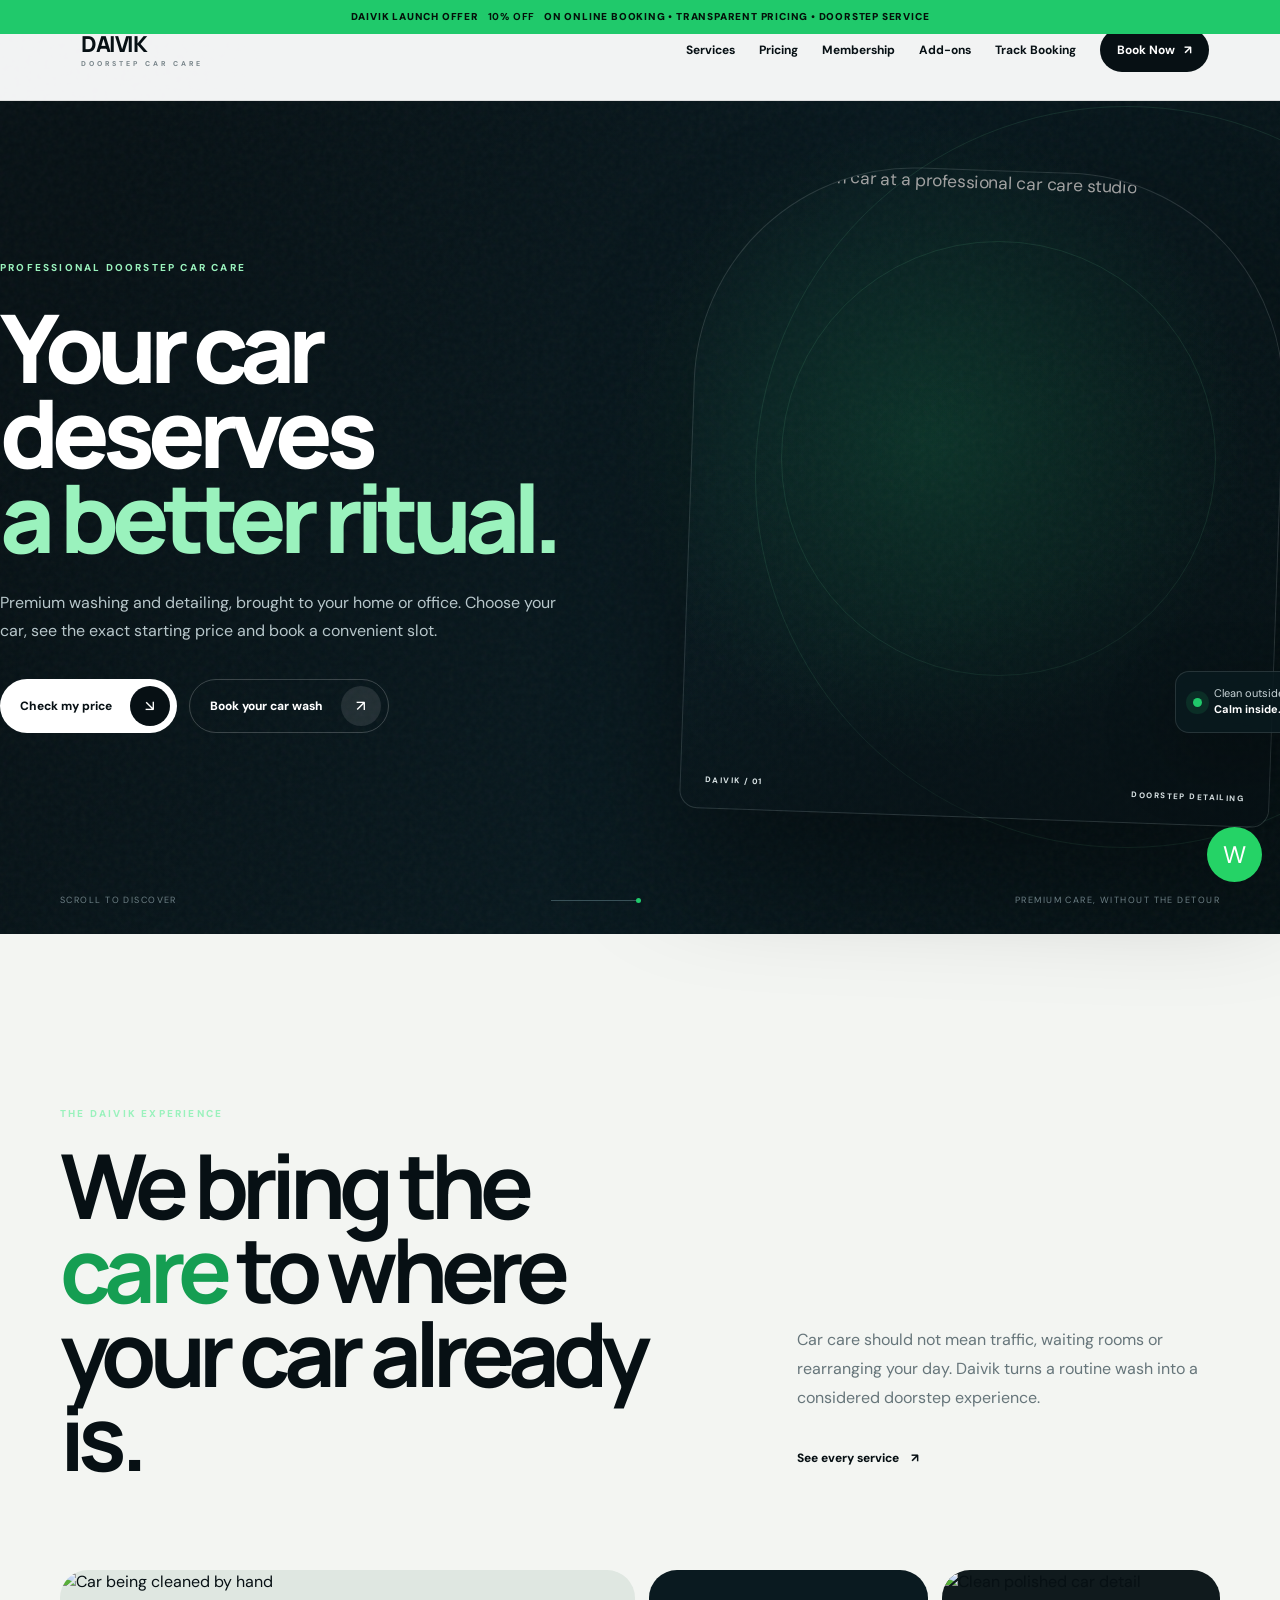
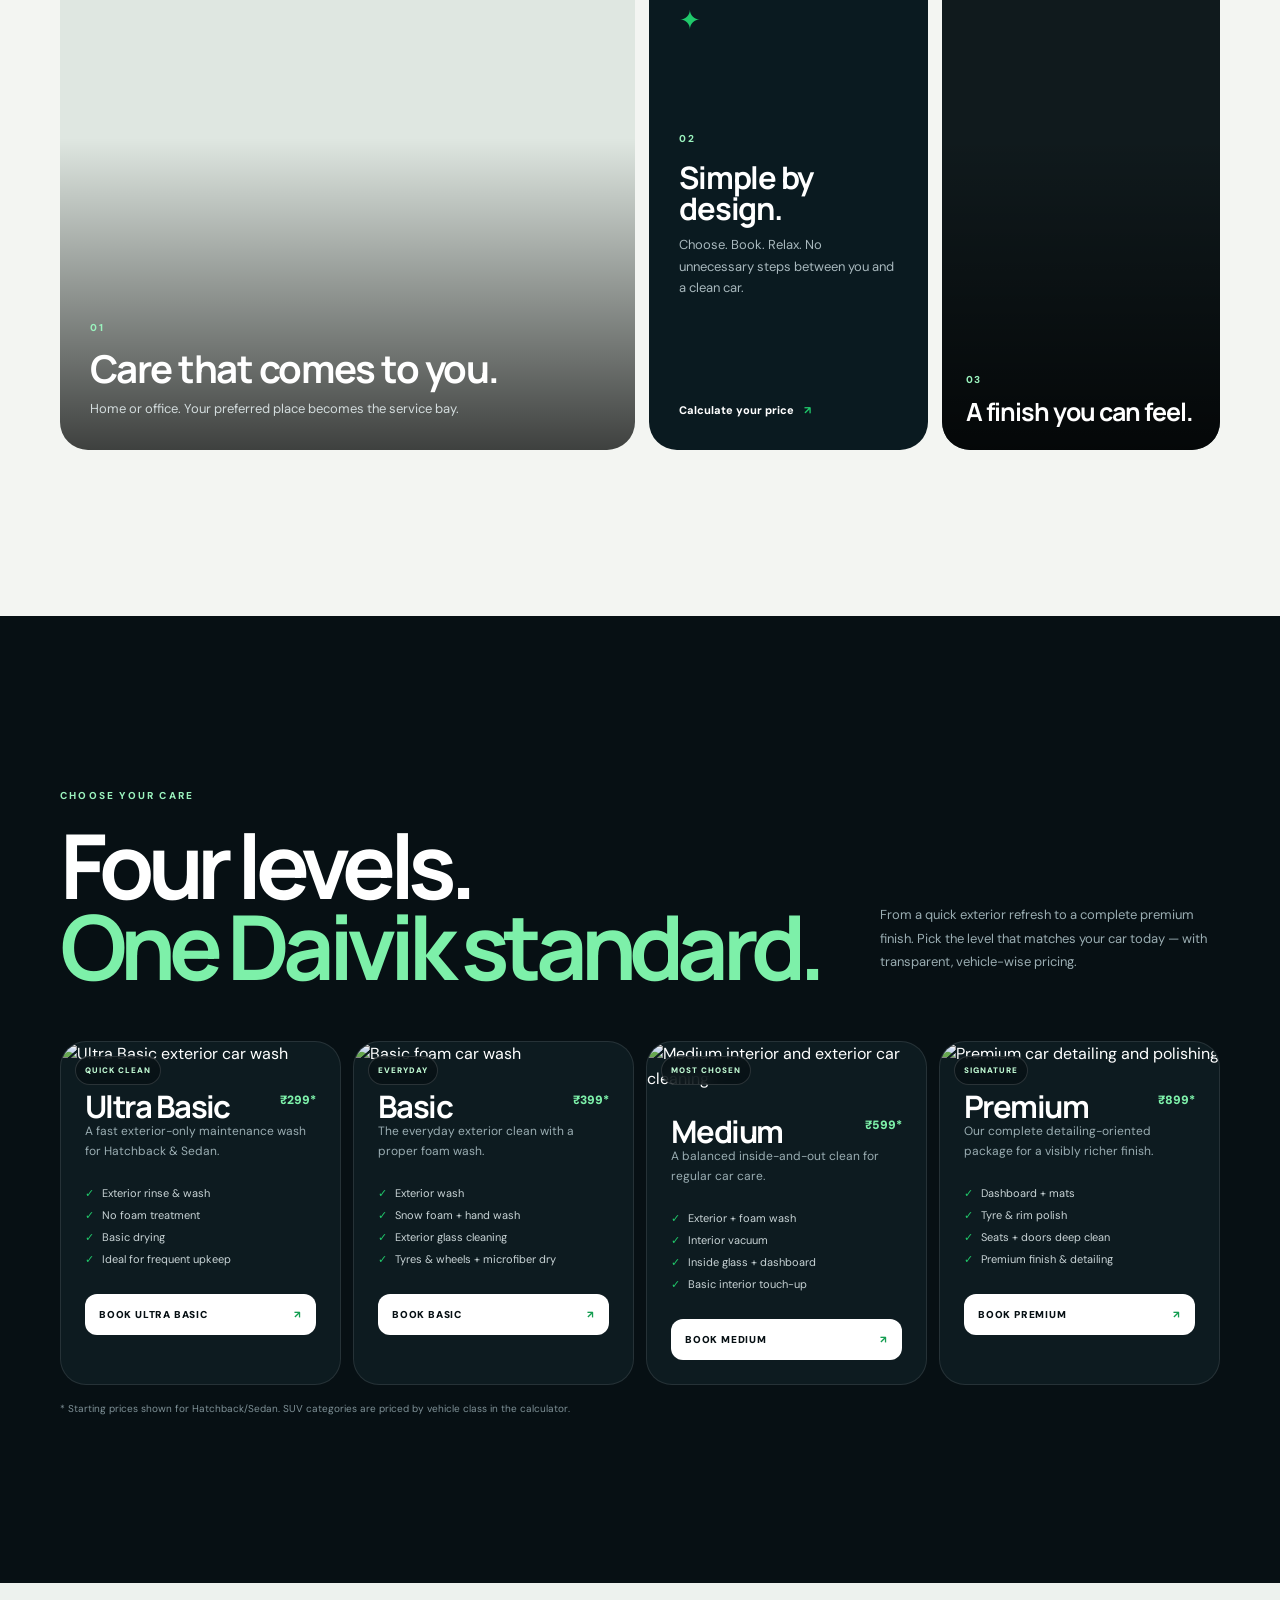
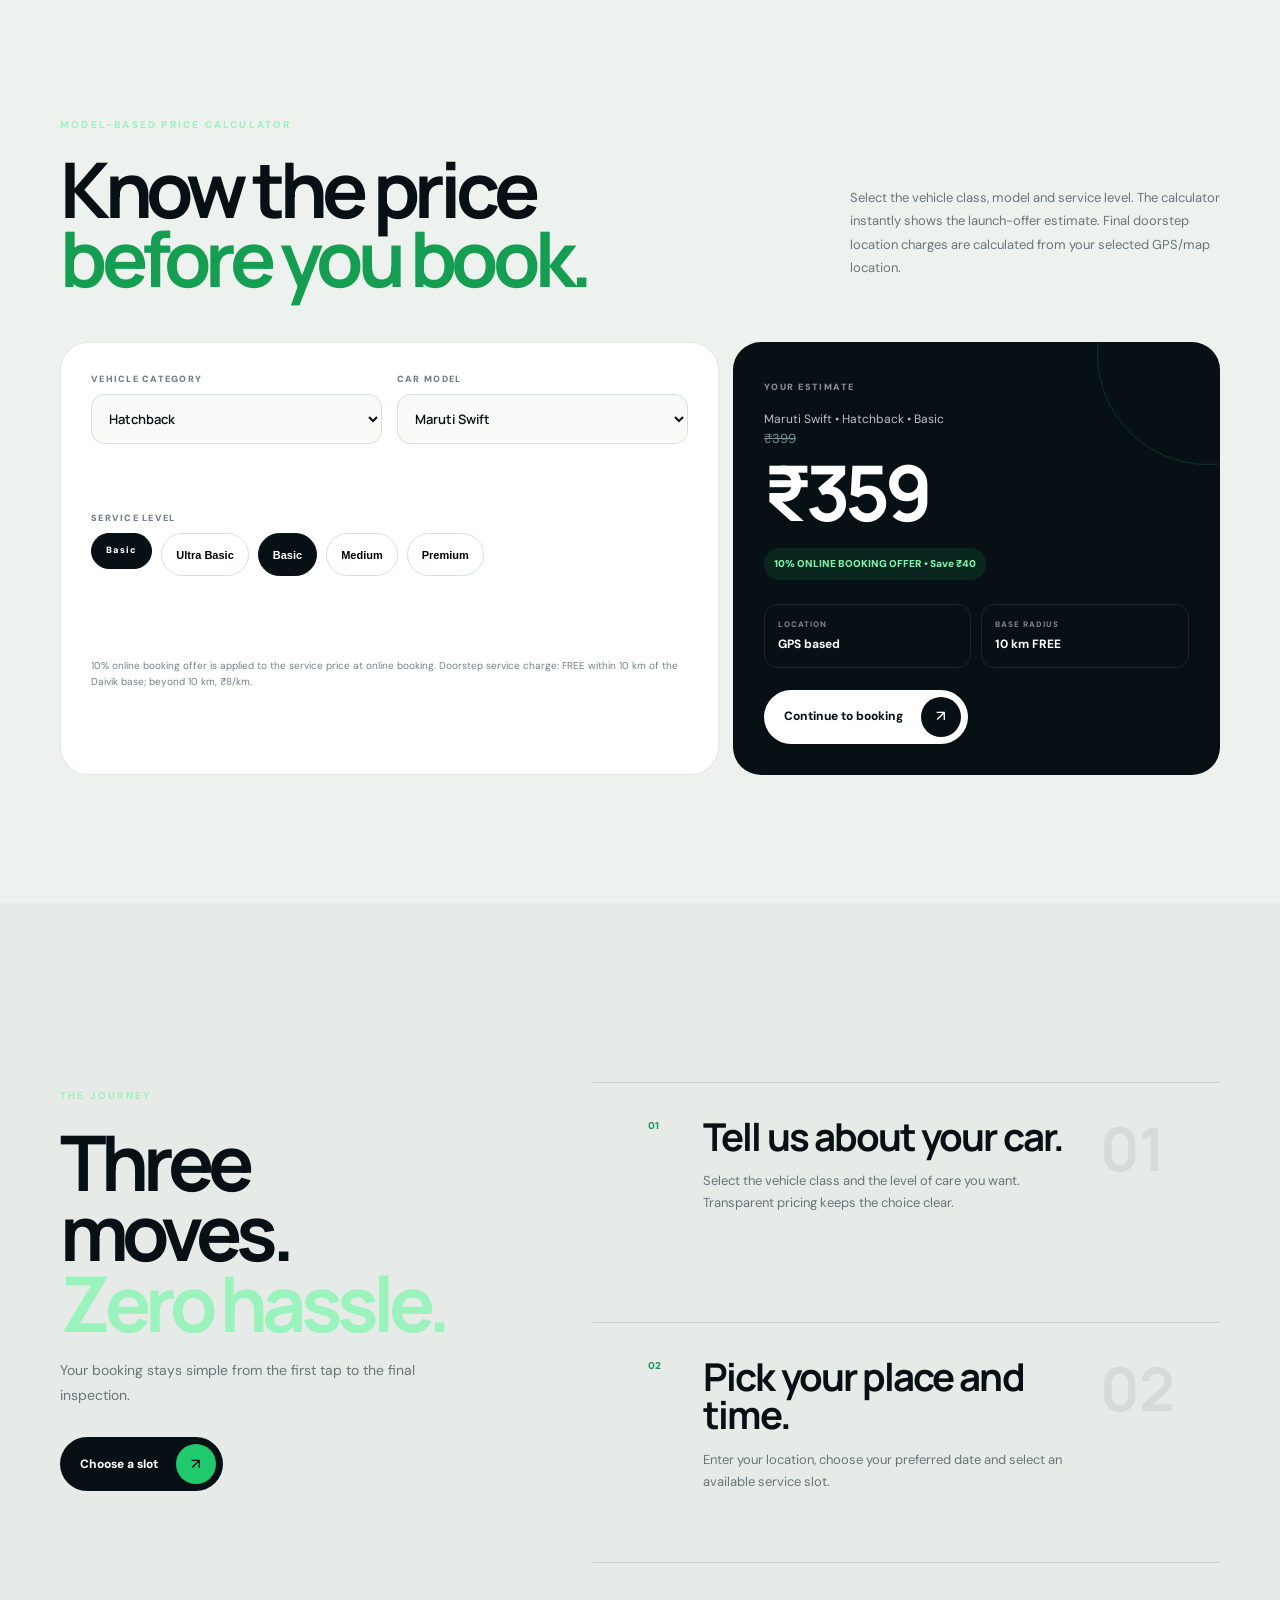
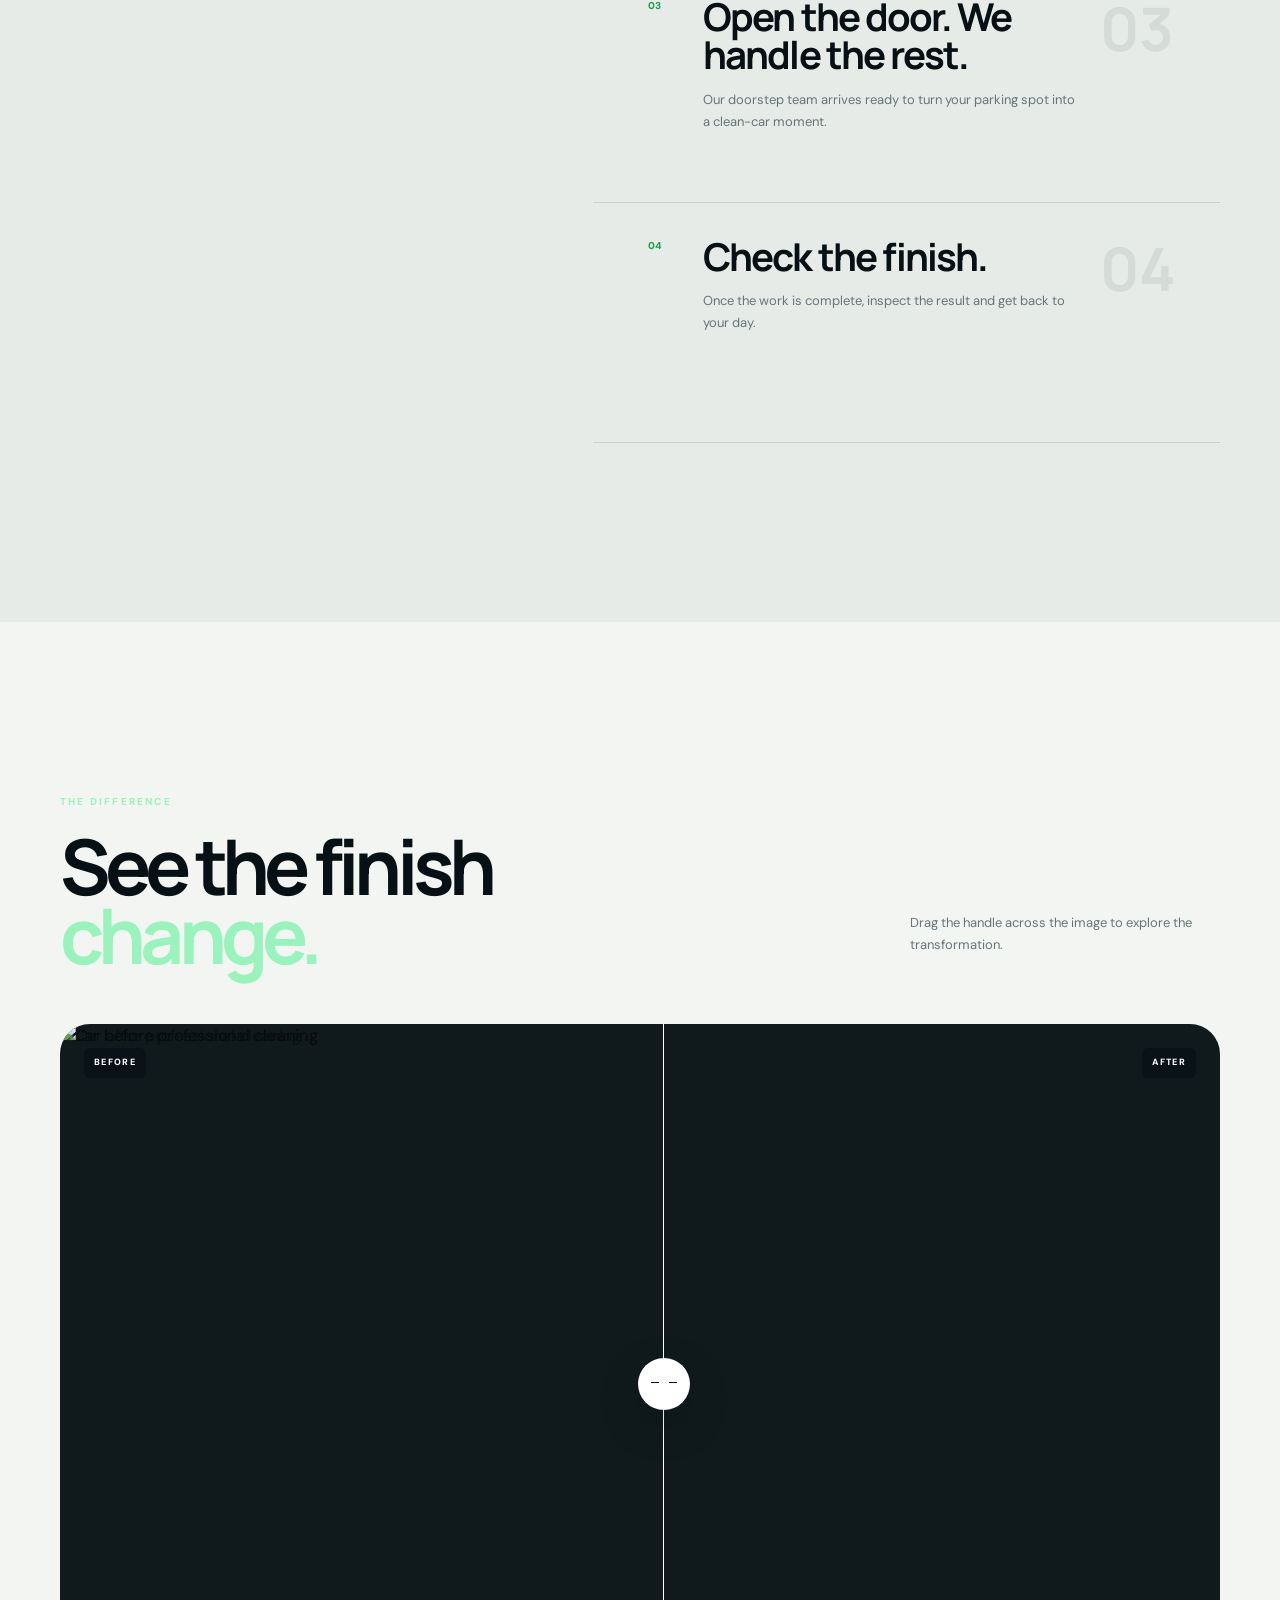
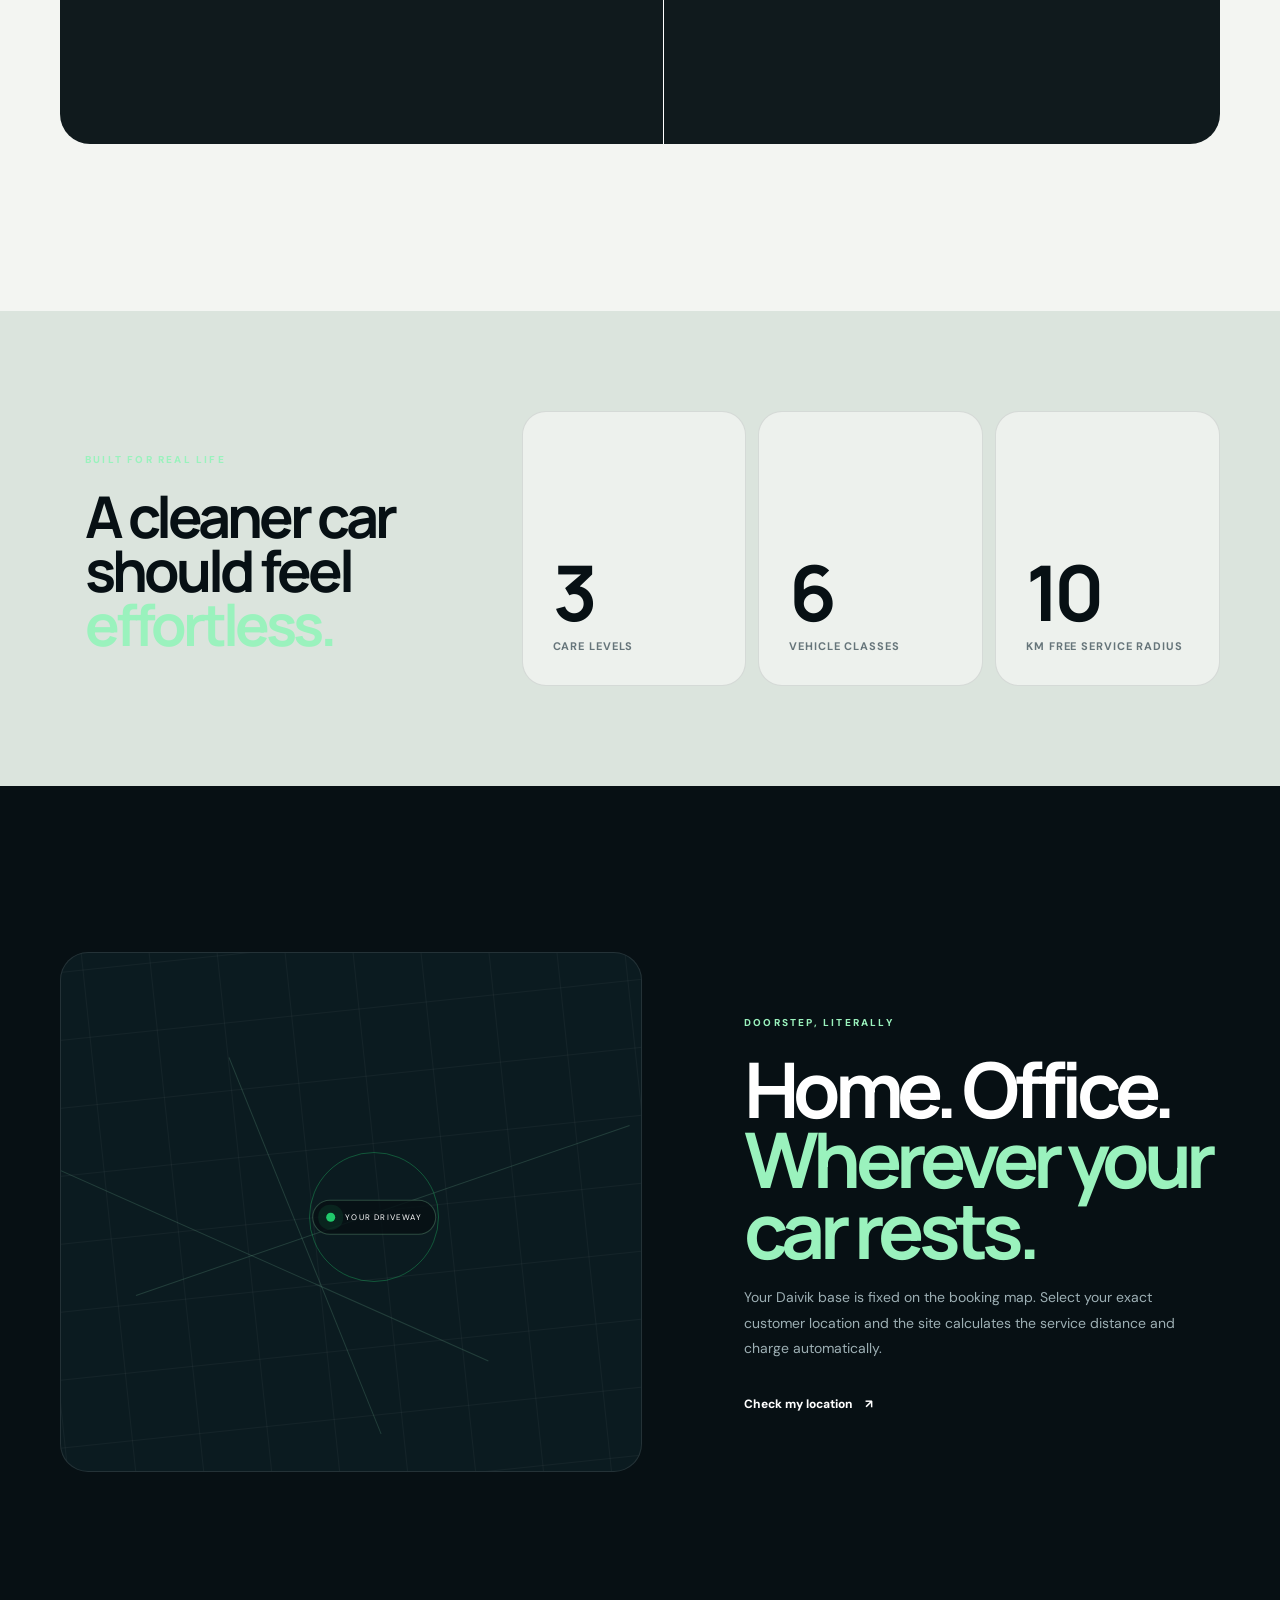
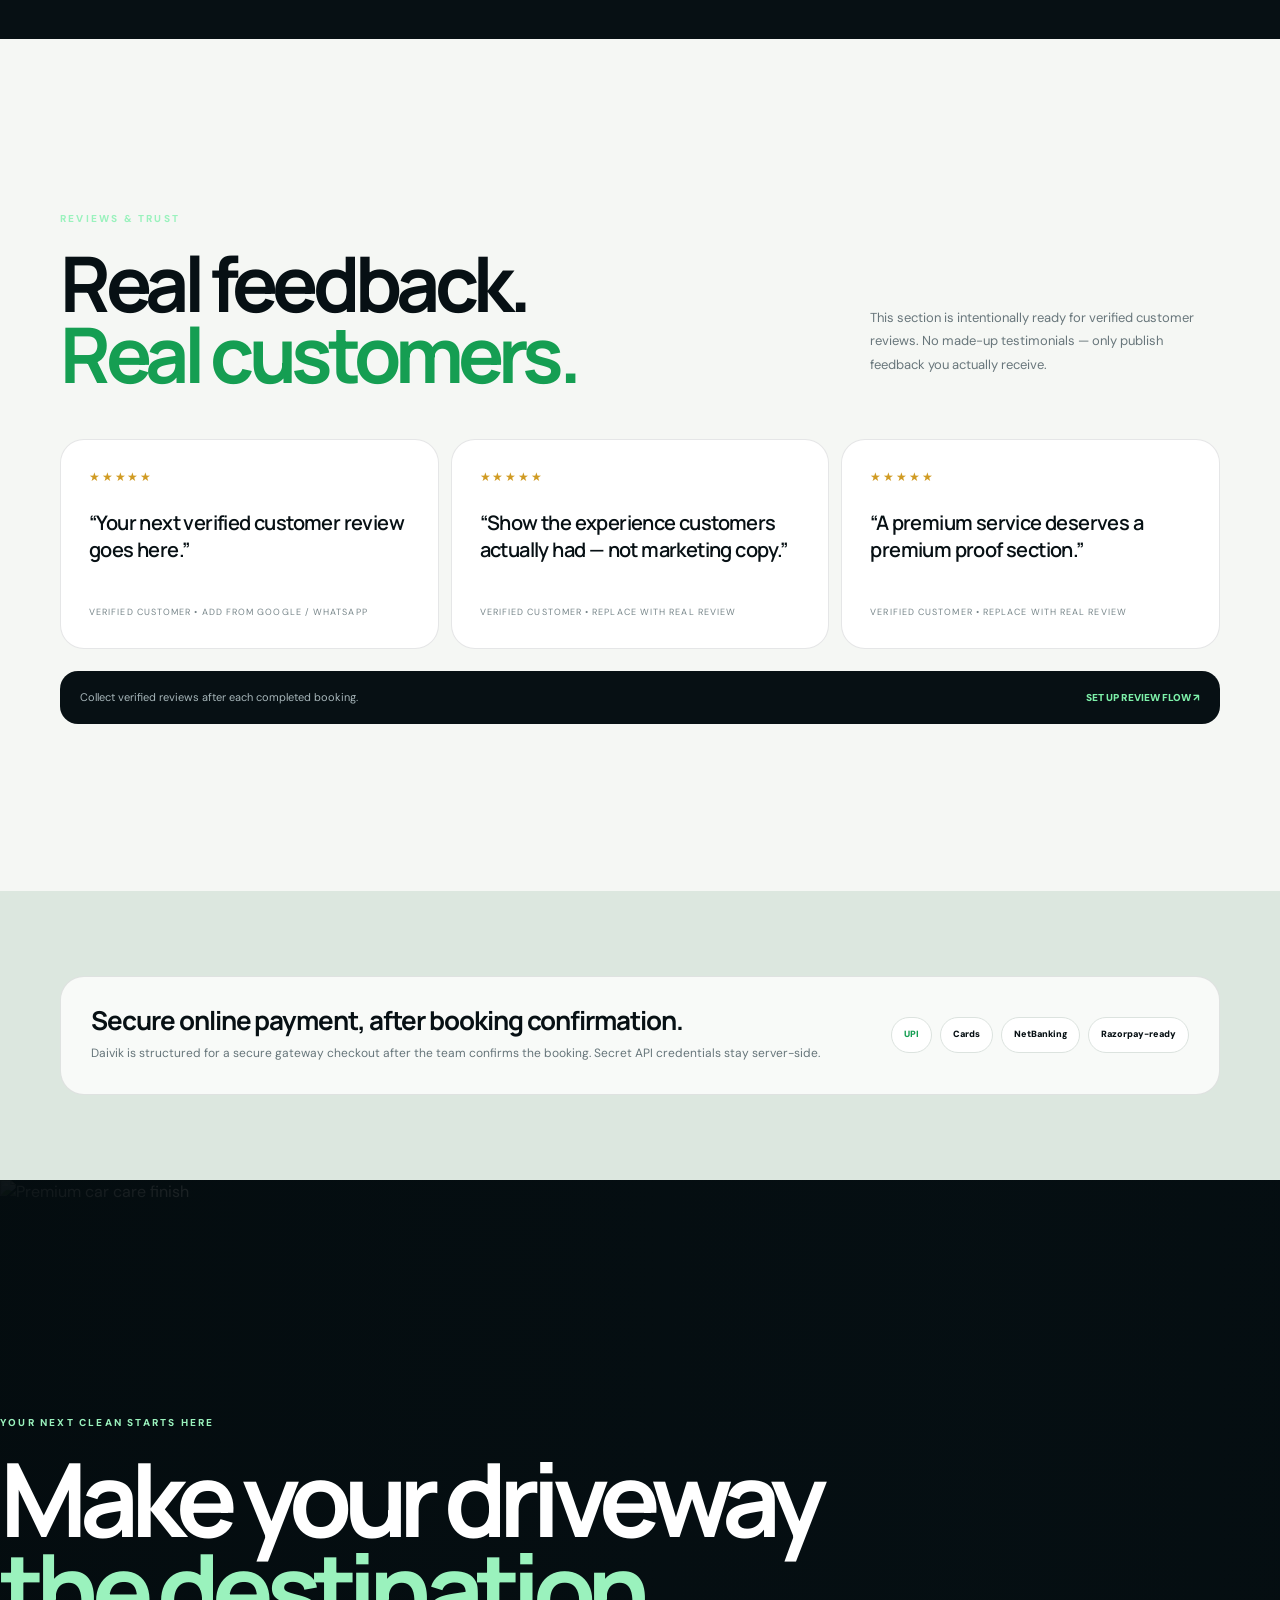
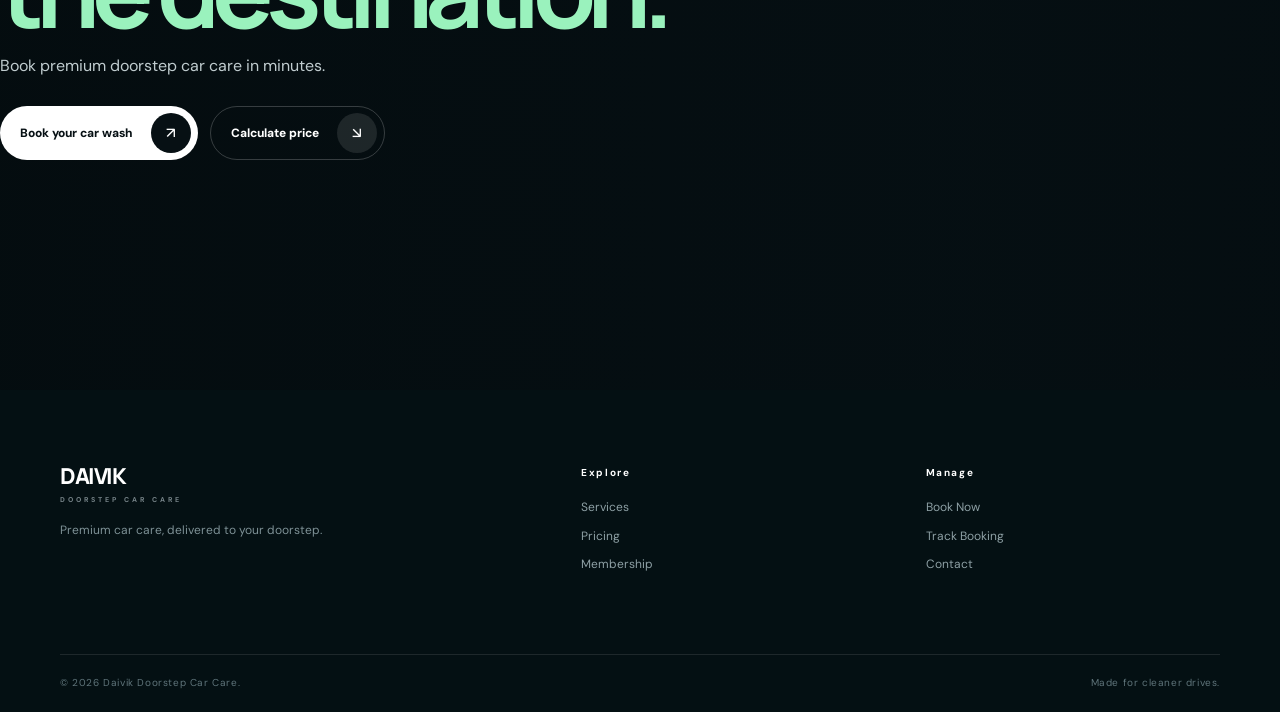
==== index.html @ 5d195cb9 "Replace hero/service imagery with realistic automotive photography and load full model catalogue" ====
<!doctype html>
<html lang="en">
<head>
<meta charset="utf-8">
<meta name="viewport" content="width=device-width,initial-scale=1">
<meta name="theme-color" content="#061014">
<title>Daivik Doorstep Car Care | Premium Car Wash at Your Doorstep</title>
<meta name="description" content="Premium doorstep car wash and detailing. Select your car model, compare transparent pricing, save 10% with the online booking offer and book in minutes.">
<link rel="preconnect" href="https://images.pexels.com">
<link rel="preconnect" href="https://images.unsplash.com">
<link rel="stylesheet" href="assets/css/style.css?v=20261004a">
<link rel="stylesheet" href="assets/css/home.css?v=20261004a">
<link rel="stylesheet" href="assets/css/home-premium.css?v=20261004a">
</head>
<body class="home">
<div class="promo-bar">DAIVIK LAUNCH OFFER <b>10% OFF</b> ON ONLINE BOOKING • Transparent pricing • Doorstep service</div>
<header class="home-header" id="homeHeader">
  <div class="c home-nav">
    <a class="home-logo" href="index.html" aria-label="Daivik Doorstep Car Care home">DAIVIK<small>DOORSTEP CAR CARE</small></a>
    <nav id="nav" class="home-links" aria-label="Primary navigation">
      <a href="services.html">Services</a><a href="#calculator">Pricing</a><a href="membership.html">Membership</a><a href="addons.html">Add-ons</a><a href="track.html">Track Booking</a>
      <a class="home-book" href="booking.html">Book Now <span>↗</span></a>
    </nav>
    <button class="home-menu" onclick="siteNav()" aria-label="Open menu" type="button"><i></i><i></i></button>
  </div>
</header>

<main class="home-main">
<section class="hero-scene" aria-labelledby="hero-title">
 <div class="hero-noise"></div><div class="hero-orbit hero-orbit-a"></div><div class="hero-orbit hero-orbit-b"></div>
 <div class="c hero-inner">
  <div class="hero-copy">
   <div class="hero-line"><span>PROFESSIONAL DOORSTEP CAR CARE</span></div>
   <h1 id="hero-title" class="hero-title">Your car deserves<br><em>a better ritual.</em></h1>
   <p class="hero-lead">Premium washing and detailing, brought to your home or office. Choose your car, see the exact starting price and book a convenient slot.</p>
   <div class="hero-actions"><a class="motion-btn motion-btn-light" href="#calculator"><span>Check my price</span><b>↘</b></a><a class="motion-btn motion-btn-ghost" href="booking.html"><span>Book your car wash</span><b>↗</b></a></div>
  </div>
  <div class="hero-visual" aria-label="Professional car wash">
   <div class="hero-image-shell"><img src="https://images.unsplash.com/photo-1552519507-da3b142c6e3d?auto=format&fit=crop&w=1800&q=88" alt="Realistic premium car at a professional car care studio" fetchpriority="high"><div class="hero-image-wash"></div><div class="hero-image-meta"><span>DAIVIK / 01</span><span>DOORSTEP DETAILING</span></div></div>
   <div class="hero-floating"><span class="hero-floating-dot"></span><span>Clean outside.<br><strong>Calm inside.</strong></span></div>
  </div>
 </div>
 <div class="hero-bottom"><div class="c hero-bottom-inner"><span>Scroll to discover</span><i></i><span>Premium care, without the detour</span></div></div>
</section>

<section class="intro-scene" id="experience">
 <div class="c intro-grid"><div class="intro-statement reveal"><span class="eyebrow">THE DAIVIK EXPERIENCE</span><h2>We bring the <span>care</span> to where your car already is.</h2></div><div class="intro-copy reveal"><p>Car care should not mean traffic, waiting rooms or rearranging your day. Daivik turns a routine wash into a considered doorstep experience.</p><a class="text-link" href="services.html">See every service <span>↗</span></a></div></div>
 <div class="c experience-grid">
  <article class="experience-card experience-large reveal"><div class="experience-image"><img src="https://images.unsplash.com/photo-1503376780353-7e6692767b70?auto=format&fit=crop&w=1200&q=88" alt="Car being cleaned by hand" loading="lazy"></div><div class="experience-content"><span>01</span><h3>Care that comes to you.</h3><p>Home or office. Your preferred place becomes the service bay.</p></div></article>
  <article class="experience-card experience-dark reveal"><div class="experience-icon">✦</div><span>02</span><h3>Simple by design.</h3><p>Choose. Book. Relax. No unnecessary steps between you and a clean car.</p><a href="#calculator">Calculate your price <b>↗</b></a></article>
  <article class="experience-card experience-image-card reveal"><img src="https://images.unsplash.com/photo-1549317661-bd32c8ce0db2?auto=format&fit=crop&w=1000&q=88" alt="Clean polished car detail" loading="lazy"><div><span>03</span><strong>A finish you can feel.</strong></div></article>
 </div>
</section>

<section class="front-services" id="services">
 <div class="c">
  <div class="section-head reveal"><div><span class="eyebrow">CHOOSE YOUR CARE</span><h2>Four levels.<br><em>One Daivik standard.</em></h2></div><p>From a quick exterior refresh to a complete premium finish. Pick the level that matches your car today — with transparent, vehicle-wise pricing.</p></div>
  <div class="service-choice-grid service-choice-grid-four">
   <article class="service-choice reveal"><div class="service-badge">QUICK CLEAN</div><img src="https://images.unsplash.com/photo-1542362567-b07e54358753?auto=format&fit=crop&w=1200&q=88" alt="Ultra Basic exterior car wash" loading="lazy"><div class="service-choice-body"><div class="service-choice-top"><h3>Ultra Basic</h3><span class="price">₹299*</span></div><p>A fast exterior-only maintenance wash for Hatchback & Sedan.</p><ul><li>Exterior rinse & wash</li><li>No foam treatment</li><li>Basic drying</li><li>Ideal for frequent upkeep</li></ul><a href="booking.html?wash=ultra_basic">Book Ultra Basic <span>↗</span></a></div></article>
   <article class="service-choice reveal"><div class="service-badge">EVERYDAY</div><img src="https://images.unsplash.com/photo-1494976388531-d1058494cdd8?auto=format&fit=crop&w=1200&q=88" alt="Basic foam car wash" loading="lazy"><div class="service-choice-body"><div class="service-choice-top"><h3>Basic</h3><span class="price">₹399*</span></div><p>The everyday exterior clean with a proper foam wash.</p><ul><li>Exterior wash</li><li>Snow foam + hand wash</li><li>Exterior glass cleaning</li><li>Tyres & wheels + microfiber dry</li></ul><a href="booking.html?wash=basic">Book Basic <span>↗</span></a></div></article>
   <article class="service-choice reveal"><div class="service-badge">MOST CHOSEN</div><img src="https://images.unsplash.com/photo-1511919884226-fd3cad34687c?auto=format&fit=crop&w=1200&q=88" alt="Medium interior and exterior car cleaning" loading="lazy"><div class="service-choice-body"><div class="service-choice-top"><h3>Medium</h3><span class="price">₹599*</span></div><p>A balanced inside-and-out clean for regular car care.</p><ul><li>Exterior + foam wash</li><li>Interior vacuum</li><li>Inside glass + dashboard</li><li>Basic interior touch-up</li></ul><a href="booking.html?wash=medium">Book Medium <span>↗</span></a></div></article>
   <article class="service-choice reveal"><div class="service-badge">SIGNATURE</div><img src="https://images.unsplash.com/photo-1492144534655-ae79c964c9d7?auto=format&fit=crop&w=1200&q=88" alt="Premium car detailing and polishing" loading="lazy"><div class="service-choice-body"><div class="service-choice-top"><h3>Premium</h3><span class="price">₹899*</span></div><p>Our complete detailing-oriented package for a visibly richer finish.</p><ul><li>Dashboard + mats</li><li>Tyre & rim polish</li><li>Seats + doors deep clean</li><li>Premium finish & detailing</li></ul><a href="booking.html?wash=premium">Book Premium <span>↗</span></a></div></article>
  </div>
  <div class="service-footnote">* Starting prices shown for Hatchback/Sedan. SUV categories are priced by vehicle class in the calculator.</div>
 </div>
</section>

<section class="home-calc" id="calculator">
 <div class="c">
  <div class="calc-head reveal"><div><span class="eyebrow">MODEL-BASED PRICE CALCULATOR</span><h2>Know the price<br><em>before you book.</em></h2></div><p>Select the vehicle class, model and service level. The calculator instantly shows the launch-offer estimate. Final doorstep location charges are calculated from your selected GPS/map location.</p></div>
  <div class="calc-shell">
   <div class="calc-form reveal">
    <div class="calc-field"><label>VEHICLE CATEGORY</label><select id="calcVehicle"><option value="hatchback">Hatchback</option><option value="sedan">Sedan</option><option value="compact-suv">Compact SUV</option><option value="mid-suv">Mid-Size SUV</option><option value="full-suv">Full-Size SUV / 7-Seater</option><option value="luxury-suv">Luxury / Premium SUV</option></select></div>
    <div class="calc-field"><label>CAR MODEL</label><select id="calcModel"></select></div>
    <div class="calc-field calc-wide"><label>SERVICE LEVEL</label><div class="calc-options"><label class="calc-chip active"><input id="calcWash" type="hidden" value="basic">Basic</label><button type="button" class="calc-chip" data-wash="ultra_basic">Ultra Basic</button><button type="button" class="calc-chip active" data-wash="basic">Basic</button><button type="button" class="calc-chip" data-wash="medium">Medium</button><button type="button" class="calc-chip" data-wash="premium">Premium</button></div></div>
    <div class="calc-field calc-wide"><div class="offer-note">10% online booking offer is applied to the service price at online booking. Doorstep service charge: FREE within 10 km of the Daivik base; beyond 10 km, ₹8/km.</div></div>
   </div>
   <div class="calc-result reveal"><div><span class="calc-kicker">YOUR ESTIMATE</span><div class="calc-model" id="calcName"></div><div class="calc-original" id="calcOriginal"></div><div class="calc-price" id="calcPrice">₹0</div><div class="calc-discount" id="calcDiscount">10% ONLINE BOOKING OFFER</div><div class="calc-meta"><div><small>LOCATION</small><b>GPS based</b></div><div><small>BASE RADIUS</small><b>10 km FREE</b></div></div></div><a id="calcBook" class="motion-btn motion-btn-light" href="booking.html"><span>Continue to booking</span><b>↗</b></a></div>
  </div>
 </div>
</section>

<section class="journey-scene"><div class="c journey-grid"><div class="journey-sticky"><span class="eyebrow">THE JOURNEY</span><h2>Three moves.<br><em>Zero hassle.</em></h2><p>Your booking stays simple from the first tap to the final inspection.</p><a class="motion-btn motion-btn-dark" href="booking.html"><span>Choose a slot</span><b>↗</b></a></div><div class="journey-list"><article class="journey-item reveal"><span>01</span><div><h3>Tell us about your car.</h3><p>Select the vehicle class and the level of care you want. Transparent pricing keeps the choice clear.</p></div><strong>01</strong></article><article class="journey-item reveal"><span>02</span><div><h3>Pick your place and time.</h3><p>Enter your location, choose your preferred date and select an available service slot.</p></div><strong>02</strong></article><article class="journey-item reveal"><span>03</span><div><h3>Open the door. We handle the rest.</h3><p>Our doorstep team arrives ready to turn your parking spot into a clean-car moment.</p></div><strong>03</strong></article><article class="journey-item reveal"><span>04</span><div><h3>Check the finish.</h3><p>Once the work is complete, inspect the result and get back to your day.</p></div><strong>04</strong></article></div></div></section>

<section class="compare-scene"><div class="c"><div class="compare-head reveal"><div><span class="eyebrow">THE DIFFERENCE</span><h2>See the finish<br><em>change.</em></h2></div><p>Drag the handle across the image to explore the transformation.</p></div><div class="compare-wrap reveal" id="compareWrap"><div class="compare-before"><img src="https://images.pexels.com/photos/6872176/pexels-photo-6872176.jpeg?auto=compress&cs=tinysrgb&w=1800" alt="Car before professional cleaning" loading="lazy"><span>BEFORE</span></div><div class="compare-after"><img src="https://images.pexels.com/photos/6872162/pexels-photo-6872162.jpeg?auto=compress&cs=tinysrgb&w=1800" alt="Car after professional cleaning" loading="lazy"><span>AFTER</span></div><input id="compareRange" type="range" min="5" max="95" value="52" aria-label="Compare before and after"><div class="compare-handle" id="compareHandle"><i></i></div></div></div></section>

<section class="numbers-scene"><div class="c numbers-grid"><div class="numbers-copy reveal"><span class="eyebrow">BUILT FOR REAL LIFE</span><h2>A cleaner car should feel <em>effortless.</em></h2></div><div class="number-tile reveal"><strong data-count="3">0</strong><span>care levels</span></div><div class="number-tile reveal"><strong data-count="6">0</strong><span>vehicle classes</span></div><div class="number-tile reveal"><strong data-count="10">0</strong><span>km free service radius</span></div></div></section>

<section class="location-scene"><div class="c location-grid"><div class="location-map reveal"><div class="map-grid"></div><div class="map-road map-road-a"></div><div class="map-road map-road-b"></div><div class="map-road map-road-c"></div><div class="map-pin"><i></i><span>YOUR DRIVEWAY</span></div><div class="map-pulse"></div></div><div class="location-copy reveal"><span class="eyebrow">DOORSTEP, LITERALLY</span><h2>Home. Office.<br><em>Wherever your car rests.</em></h2><p>Your Daivik base is fixed on the booking map. Select your exact customer location and the site calculates the service distance and charge automatically.</p><a class="text-link light-link" href="booking.html">Check my location <span>↗</span></a></div></div></section>

<section class="review-scene"><div class="c"><div class="review-head reveal"><div><span class="eyebrow">REVIEWS & TRUST</span><h2>Real feedback.<br><em>Real customers.</em></h2></div><p>This section is intentionally ready for verified customer reviews. No made-up testimonials — only publish feedback you actually receive.</p></div><div class="review-grid"><article class="review-card reveal"><span class="review-stars">★★★★★</span><blockquote>“Your next verified customer review goes here.”</blockquote><small>Verified customer • Add from Google / WhatsApp</small></article><article class="review-card reveal"><span class="review-stars">★★★★★</span><blockquote>“Show the experience customers actually had — not marketing copy.”</blockquote><small>Verified customer • Replace with real review</small></article><article class="review-card reveal"><span class="review-stars">★★★★★</span><blockquote>“A premium service deserves a premium proof section.”</blockquote><small>Verified customer • Replace with real review</small></article></div><div class="review-cta reveal"><span>Collect verified reviews after each completed booking.</span><a href="contact.html">Set up review flow ↗</a></div></div></section>

<section class="payment-scene"><div class="c"><div class="payment-strip reveal"><div><strong>Secure online payment, after booking confirmation.</strong><p>Daivik is structured for a secure gateway checkout after the team confirms the booking. Secret API credentials stay server-side.</p></div><div class="payment-badges"><span class="live">UPI</span><span>Cards</span><span>NetBanking</span><span>Razorpay-ready</span></div></div></div></section>

<section class="final-scene"><div class="final-image"><img src="https://images.pexels.com/photos/14615262/pexels-photo-14615262.jpeg?auto=compress&cs=tinysrgb&w=1800" alt="Premium car care finish" loading="lazy"></div><div class="final-overlay"></div><div class="c final-inner reveal"><span class="eyebrow">YOUR NEXT CLEAN STARTS HERE</span><h2>Make your driveway<br><em>the destination.</em></h2><p>Book premium doorstep car care in minutes.</p><div class="hero-actions"><a class="motion-btn motion-btn-light" href="booking.html"><span>Book your car wash</span><b>↗</b></a><a class="motion-btn motion-btn-ghost" href="#calculator"><span>Calculate price</span><b>↘</b></a></div></div></section>
</main>

<footer class="home-footer"><div class="c"><div class="footer-top"><div><a class="home-logo footer-logo" href="index.html">DAIVIK<small>DOORSTEP CAR CARE</small></a><p>Premium car care, delivered to your doorstep.</p></div><div><strong>Explore</strong><a href="services.html">Services</a><a href="pricing.html">Pricing</a><a href="membership.html">Membership</a></div><div><strong>Manage</strong><a href="booking.html">Book Now</a><a href="track.html">Track Booking</a><a href="contact.html">Contact</a></div></div><div class="footer-bottom"><span>© 2026 Daivik Doorstep Car Care.</span><span>Made for cleaner drives.</span></div></div></footer>
<a class="wa" href="https://wa.me/917983558954?text=Hello%20Daivik%20Doorstep%20Car%20Care%2C%20I%20want%20to%20book%20a%20car%20wash." target="_blank" rel="noopener" aria-label="WhatsApp">W</a>
<script src="assets/js/site.js?v=20261004a"></script><script src="https://cdn.jsdelivr.net/npm/gsap@3.12.7/dist/gsap.min.js"></script><script src="https://cdn.jsdelivr.net/npm/gsap@3.12.7/dist/ScrollTrigger.min.js"></script><script src="assets/js/home.js?v=20261004a"></script><script src="data/car-models.js?v=20261004-models"></script><script src="assets/js/home-premium.js?v=20261004-models"></script>
</body></html>
---- assets/css/style.css ----
:root{--g:#16a34a;--b:#0879d1;--y:#c98b00;--d:#07141c;--l:#f5f8f9;--t:#17212b;--m:#68757d}*{box-sizing:border-box}html{scroll-behavior:smooth}body{margin:0;font-family:Arial,sans-serif;color:var(--t);line-height:1.55}a{text-decoration:none;color:inherit}.c{width:min(1160px,calc(100% - 28px));margin:auto}.sec{padding:70px 0}.light{background:var(--l)}header{position:sticky;top:0;z-index:20;background:#fffffff2;border-bottom:1px solid #ddd}.nav{height:70px;display:flex;justify-content:space-between;align-items:center}.logo{font-weight:900;font-size:22px}.logo small{display:block;font-size:8px;letter-spacing:2px;color:var(--m)}nav{display:flex;gap:22px;font-size:14px;font-weight:700}nav a:last-child{background:var(--g);color:#fff;padding:9px 15px;border-radius:20px}.menu{display:none;background:none;border:0;font-size:25px}.hero{background-image:linear-gradient(90deg,rgba(4,16,23,.94) 0%,rgba(4,16,23,.78) 42%,rgba(4,16,23,.28) 100%),url('https://images.unsplash.com/photo-1683647115932-b33455fe6a3e?auto=format&fit=crop&fm=jpg&q=82&w=2200');background-position:center;background-size:cover;background-repeat:no-repeat;color:#fff;padding:95px 0}.heroGrid{display:grid;grid-template-columns:1fr 1fr;gap:45px;align-items:center}.hero h1{font-size:clamp(42px,6vw,72px);line-height:1;letter-spacing:-3px;margin:20px 0}.hero h1 span{color:#5ee783}.hero p{color:#c8d5da;font-size:18px}.btn{border:0;border-radius:10px;padding:13px 19px;font-weight:800;display:inline-block;cursor:pointer}.green{background:var(--g);color:#fff}.outline{border:1px solid #ffffff35;color:#fff;margin-left:8px}.visual{height:350px;border:1px solid #ffffff20;border-radius:25px;display:grid;place-items:center;background:#ffffff09;font-size:145px}.quick{margin-top:-50px;position:relative}.box{background:#fff;padding:24px;border-radius:20px;box-shadow:0 15px 45px #07141c18}.grid4{display:grid;grid-template-columns:1fr 1fr 1fr auto;gap:10px}.field label{display:block;font-size:11px;font-weight:800;color:var(--m);margin-bottom:5px}select,input,textarea{width:100%;padding:12px;border:1px solid #dfe5e8;border-radius:9px;background:#fff}.result{display:none;margin-top:14px;background:#e9faee;padding:12px;border-radius:10px;align-items:center;justify-content:space-between}.result.show{display:flex}.heading{text-align:center;max-width:720px;margin:0 auto 38px}.ey{color:var(--g);font-size:12px;font-weight:900;letter-spacing:1.4px}.heading h2{font-size:clamp(30px,5vw,45px);line-height:1.05;margin:8px 0}.heading p{color:var(--m)}.cards,.members,.why,.steps,.reviews{display:grid;grid-template-columns:repeat(3,1fr);gap:20px}.card,.member,.why>div,.step,.review{background:#fff;border:1px solid #e1e7ea;border-radius:20px;overflow:hidden;box-shadow:0 8px 28px #07141c0a}.card.pop{border:2px solid var(--b)}.head{padding:24px}.basic .head{background:#dcfce7}.medium .head{background:#e0f2fe}.premium .head{background:#fff2c6}.name{font-size:25px;font-weight:900}.price{font-size:35px;font-weight:950}.body,.mbody{padding:23px}.body ul,.mbody ul{list-style:none;padding:0;margin:0 0 20px;display:grid;gap:9px}.body li,.mbody li{font-size:14px;color:#52606a}.check{color:var(--g)}.wide{width:100%}.ribbon{position:absolute;right:15px;background:var(--b);color:#fff;padding:5px 9px;font-size:10px;font-weight:900;border-radius:0 0 8px 8px}.card{position:relative}.table{overflow:auto;border:1px solid #ddd;border-radius:18px;background:#fff}.table table{width:100%;min-width:760px;border-collapse:collapse}.table th,.table td{padding:15px;border-bottom:1px solid #e5e9eb;text-align:center}.table th{background:var(--d);color:#fff}.table th:first-child,.table td:first-child{text-align:left}.table th:nth-child(2){background:var(--g)}.table th:nth-child(3){background:var(--b)}.table th:nth-child(4){background:var(--y)}.table td{font-weight:750}.member{position:relative}.mhead{padding:24px;color:#fff}.member.basic .mhead{background:#128f40}.member.medium .mhead{background:#0879d1}.member.premium .mhead{background:#b97900}.mname{font-size:25px;font-weight:900}.mprice{font-size:29px;font-weight:950}.pill{position:absolute;right:15px;top:15px;background:#fff;color:var(--b);padding:5px 9px;border-radius:20px;font-size:9px;font-weight:900}.why>div,.step,.review{padding:23px}.why{grid-template-columns:repeat(3,1fr)}.steps{grid-template-columns:repeat(4,1fr)}.num{width:42px;height:42px;border-radius:50%;background:var(--d);color:#fff;display:grid;place-items:center;font-weight:900;margin-bottom:10px}.addons{display:grid;grid-template-columns:repeat(5,1fr);gap:10px}.addon{background:#fff;border:1px solid #e1e7ea;border-radius:13px;padding:15px;text-align:center;font-size:13px}.addon b{color:var(--g)}.ba{display:grid;grid-template-columns:1fr 1fr;gap:18px}.bac{height:270px;border-radius:20px;padding:25px;display:flex;align-items:end;color:#fff;background:linear-gradient(145deg,#555,#111)}.after{background:linear-gradient(145deg,#0b91c8,#082f3c)}.area{background:linear-gradient(135deg,#128f40,#075b30);color:#fff;padding:45px;border-radius:24px;display:grid;grid-template-columns:1.2fr .8fr;align-items:center}.area h2{font-size:44px;line-height:1;margin:0}.tags{display:flex;flex-wrap:wrap;gap:7px}.tag{padding:7px 10px;background:#ffffff18;border-radius:20px;font-size:11px}.faq{max-width:850px;margin:auto}details{background:#fff;border:1px solid #ddd;border-radius:10px;padding:15px;margin-bottom:8px}summary{font-weight:800;cursor:pointer}details p{color:var(--m)}.cta{background:var(--d);color:#fff;text-align:center;padding:85px 15px}.cta h2{font-size:clamp(35px,5vw,58px);line-height:1}.cta p{color:#b8c8ce}footer{background:#041017;color:#fff;padding:45px 0 20px}.foot{display:grid;grid-template-columns:1.5fr 1fr 1fr 1fr;gap:25px}.foot a,.foot p{display:block;color:#91a4ad;font-size:13px;margin:7px 0}.copy{border-top:1px solid #ffffff12;margin-top:30px;padding-top:18px;color:#71858e;font-size:11px}.wa{position:fixed;right:18px;bottom:18px;width:55px;height:55px;border-radius:50%;background:#25d366;color:#fff;display:grid;place-items:center;font-size:24px;z-index:30}.modal{display:none;position:fixed;inset:0;background:#000b;z-index:50;place-items:center;padding:15px;backdrop-filter:blur(8px)}.modal.open{display:grid}.modalBox{background:#fff;width:min(550px,100%);max-height:90vh;overflow:auto;border-radius:20px;padding:25px;position:relative}.close{position:absolute;right:12px;top:12px;border:0;border-radius:50%;width:32px;height:32px}.form{display:grid;grid-template-columns:1fr 1fr;gap:11px}.full{grid-column:1/-1}@media(max-width:900px){.heroGrid,.area{grid-template-columns:1fr}.grid4{grid-template-columns:1fr 1fr}.cards,.members,.why,.reviews{grid-template-columns:1fr}.steps{grid-template-columns:1fr 1fr}.addons{grid-template-columns:repeat(3,1fr)}.foot{grid-template-columns:1fr 1fr}}@media(max-width:650px){nav{display:none}.menu{display:block}.grid4,.steps,.ba,.addons,.foot,.form{grid-template-columns:1fr}.hero{padding:70px 0}.visual{height:220px;font-size:105px}.area{padding:30px}.result{flex-direction:column;align-items:stretch}.full{grid-column:auto}}
.badge{display:inline-block;border:1px solid #ffffff25;background:#ffffff0d;padding:8px 12px;border-radius:30px;font-size:12px;font-weight:800;animation:fadeUp .7s ease both}.hero h1{animation:fadeUp .8s .1s ease both}.hero p{animation:fadeUp .8s .2s ease both}.hero .btn{animation:fadeUp .8s .3s ease both}.visual{animation:floatCar 4s ease-in-out infinite}.card,.member,.why>div,.step,.review,.addon{transition:transform .3s ease,box-shadow .3s ease}.card:hover,.member:hover,.why>div:hover,.step:hover,.review:hover,.addon:hover{transform:translateY(-6px);box-shadow:0 18px 40px #07141c18}.ey{animation:fadeUp .6s ease both}.bookingSection{background:linear-gradient(135deg,#06131b,#0b3d30);overflow:hidden}.bookingIntro{text-align:center;max-width:760px;margin:0 auto 28px}.bookingIntro h2{font-size:clamp(35px,5vw,58px);line-height:1;margin:10px 0}.bookingIntro h2 span{color:#5ee783}.bookingIntro p{color:#b8c8ce}.bookingPanel{background:#fff;color:var(--t);border-radius:28px;padding:25px;box-shadow:0 25px 80px #0005;max-width:1000px;margin:auto}.bookingProgress{display:flex;align-items:center;justify-content:center;gap:12px;font-size:11px;font-weight:900;margin-bottom:22px;color:#91a0a8}.bookingProgress span.active{color:var(--g)}.bookingProgress i{height:1px;width:45px;background:#dce3e6}.formGrid{display:grid;grid-template-columns:1fr 1fr;gap:14px}.formGrid label{display:block;font-size:10px;font-weight:900;color:#68757d;margin-bottom:6px;letter-spacing:.5px}.formGrid label span{font-weight:600;color:#9aa6ab}.fullField{grid-column:1/-1}.confirmBtn{margin-top:18px;width:100%;padding:15px}.bookingSummary{display:none;margin-top:20px;border:1px solid #dce5e8;border-radius:20px;padding:20px;background:#f8fbfc}.bookingSummary.show{display:block;animation:fadeUp .45s ease both}.summaryTop{display:flex;justify-content:space-between;color:var(--g);font-size:11px;font-weight:900}.summaryMain{display:flex;justify-content:space-between;gap:20px;border-bottom:1px solid #e1e7ea;padding:18px 0}.summaryMain h3{margin:3px 0;font-size:24px}.summaryMain p{margin:0;color:var(--m)}.sumPrice{text-align:right}.sumPrice strong{display:block;font-size:30px;color:var(--g)}.summaryGrid{display:grid;grid-template-columns:1fr 1fr;gap:16px;padding:18px 0}.summaryGrid small{display:block;color:#849198;font-size:9px;font-weight:900;margin-bottom:4px}.summaryGrid b{font-size:14px}.savedNotice{background:#e9faee;color:#14733a;padding:12px;border-radius:10px;font-size:12px;font-weight:700}.summaryActions{display:flex;gap:10px;margin-top:16px}.outlineDark{border:1px solid #ccd5d9;color:#25343d;background:#fff}.bookingPanel input:focus,.bookingPanel select:focus,.bookingPanel textarea:focus{outline:2px solid #16a34a22;border-color:#16a34a}@keyframes fadeUp{from{opacity:0;transform:translateY(16px)}to{opacity:1;transform:translateY(0)}}@keyframes floatCar{0%,100%{transform:translateY(0)}50%{transform:translateY(-9px)}}@media(max-width:650px){.formGrid,.summaryGrid{grid-template-columns:1fr}.fullField{grid-column:auto}.bookingPanel{padding:16px}.bookingProgress{font-size:9px;gap:6px}.bookingProgress i{width:15px}.summaryMain{flex-direction:column}.sumPrice{text-align:left}.summaryActions{flex-direction:column}}
/* Premium motion upgrade */
.hero h1{animation:heroIn .9s ease both}.hero p{animation:heroIn 1.1s .1s ease both}.hero .btn{animation:heroIn 1.2s .18s ease both}.card,.member,.why>div,.step,.review,.addon{transition:transform .25s ease,box-shadow .25s ease,border-color .25s ease}.card:hover,.member:hover,.why>div:hover,.step:hover,.review:hover,.addon:hover{transform:translateY(-6px);box-shadow:0 18px 45px #07141c18}.box{animation:lift .7s ease both}.heading h2{animation:fadeUp .7s ease both}.visual{animation:pulseGlow 4s ease-in-out infinite}.btn{transition:transform .2s ease,box-shadow .2s ease}.btn:hover{transform:translateY(-2px);box-shadow:0 8px 20px #07141c22}@keyframes heroIn{from{opacity:0;transform:translateY(20px)}to{opacity:1;transform:none}}@keyframes lift{from{opacity:0;transform:translateY(25px)}to{opacity:1;transform:none}}@keyframes fadeUp{from{opacity:0;transform:translateY(12px)}to{opacity:1;transform:none}}@keyframes pulseGlow{0%,100%{transform:scale(1)}50%{transform:scale(1.025)}}@media(prefers-reduced-motion:reduce){*,*:before,*:after{animation:none!important;transition:none!important}}
---- assets/css/home.css ----
@import url('https://fonts.googleapis.com/css2?family=DM+Sans:wght@400;500;600;700&family=Manrope:wght@400;500;600;700;800&display=swap');

:root{
  --ink:#071014;
  --ink-2:#0c1a20;
  --paper:#f3f5f2;
  --paper-2:#e9eeea;
  --green:#20c96b;
  --green-2:#9af2bd;
  --muted:#66757a;
  --line:rgba(7,16,20,.12);
  --dark-line:rgba(255,255,255,.13);
  --ease:cubic-bezier(.22,1,.36,1);
}
*{box-sizing:border-box}
html{scroll-behavior:smooth}
body.home{margin:0;background:var(--paper);color:var(--ink);font-family:"DM Sans",sans-serif;overflow-x:hidden}
.home h1,.home h2,.home h3,.home p{margin-top:0}
.home a{text-decoration:none}
.home-main{overflow:hidden}
.home-header{position:fixed;inset:0 0 auto;z-index:20;padding:18px 0;transition:transform .7s var(--ease),opacity .5s var(--ease)}
.home-header.is-hidden{transform:translateY(-120%);opacity:0}
.home-header.is-scrolled .home-nav{background:rgba(243,245,242,.82);border-color:rgba(7,16,20,.12);box-shadow:0 18px 60px rgba(7,16,20,.08)}
.home-nav{min-height:64px;padding:8px 10px 8px 20px;display:flex;align-items:center;justify-content:space-between;border:1px solid transparent;border-radius:999px;transition:background .7s var(--ease),border-color .7s var(--ease),box-shadow .7s var(--ease)}
.home-logo{color:var(--ink);font:800 22px/1 "Manrope",sans-serif;letter-spacing:-1.4px}
.home-logo small{display:block;margin-top:5px;color:#778489;font:700 7px/1 "DM Sans",sans-serif;letter-spacing:3px}
.home-links{display:flex;align-items:center;gap:24px;font-size:12px;font-weight:700}
.home-links a{color:var(--ink);transition:color .5s var(--ease)}
.home-links a:hover{color:#119c50}
.home-links .home-book{padding:13px 17px;background:var(--ink);color:#fff;border-radius:999px}
.home-links .home-book span{display:inline-block;margin-left:6px;transition:transform .5s var(--ease)}
.home-links .home-book:hover span{transform:translate(3px,-2px)}
.home-menu{display:none;width:46px;height:46px;border:0;border-radius:50%;background:var(--ink);position:relative}
.home-menu i{position:absolute;left:14px;width:18px;height:1px;background:#fff;transition:transform .6s var(--ease)}
.home-menu i:first-child{top:19px}.home-menu i:last-child{top:26px}

.hero-scene{position:relative;min-height:100svh;background:#061014;color:#fff;display:flex;align-items:center;isolation:isolate}
.hero-noise,.final-scene:after{position:absolute;inset:0;content:"";pointer-events:none;opacity:.08;background-image:url("data:image/svg+xml,%3Csvg viewBox='0 0 180 180' xmlns='http://www.w3.org/2000/svg'%3E%3Cfilter id='n'%3E%3CfeTurbulence type='fractalNoise' baseFrequency='.9' numOctaves='3' stitchTiles='stitch'/%3E%3C/filter%3E%3Crect width='100%25' height='100%25' filter='url(%23n)' opacity='.55'/%3E%3C/svg%3E");z-index:-1}
.hero-scene:before{content:"";position:absolute;inset:0;background:radial-gradient(circle at 73% 45%,rgba(32,201,107,.16),transparent 30%),linear-gradient(115deg,#061014 10%,#07171d 55%,#041013);z-index:-2}
.hero-orbit{position:absolute;border:1px solid rgba(125,242,175,.1);border-radius:50%;pointer-events:none}
.hero-orbit-a{width:58vw;height:58vw;right:-17vw;top:8vh}.hero-orbit-b{width:34vw;height:34vw;right:5vw;top:23vh}
.hero-inner{width:100%;min-height:100svh;padding-top:120px;padding-bottom:100px;display:grid;grid-template-columns:1.03fr .97fr;gap:5vw;align-items:center}
.hero-copy{position:relative;z-index:2}
.hero-line{overflow:hidden;margin-bottom:25px}
.hero-line span,.eyebrow{display:inline-block;font-size:10px;font-weight:800;letter-spacing:.22em;color:var(--green-2)}
.hero-title{font:800 clamp(52px,7.4vw,110px)/.9 "Manrope",sans-serif;letter-spacing:-.075em;max-width:900px;margin:0 0 30px}
.hero-title em{font-style:normal;color:var(--green-2)}
.hero-lead{max-width:570px;color:#b7c6ca;font-size:16px;line-height:1.75}
.hero-actions{display:flex;gap:12px;flex-wrap:wrap;margin-top:34px}
.motion-btn{display:inline-flex;align-items:center;gap:18px;min-height:54px;padding:6px 7px 6px 20px;border-radius:999px;font-size:12px;font-weight:800;transition:transform .65s var(--ease),background .65s var(--ease),color .65s var(--ease)}
.motion-btn b{width:40px;height:40px;display:grid;place-items:center;border-radius:50%;font-size:15px;font-weight:500;transition:transform .65s var(--ease)}
.motion-btn:hover{transform:translateY(-3px)}
.motion-btn:hover b{transform:translate(3px,-2px)}
.motion-btn-light{background:#fff;color:var(--ink)}.motion-btn-light b{background:var(--ink);color:#fff}
.motion-btn-ghost{border:1px solid rgba(255,255,255,.2);color:#fff}.motion-btn-ghost b{background:rgba(255,255,255,.1)}
.motion-btn-dark{background:var(--ink);color:#fff}.motion-btn-dark b{background:var(--green);color:var(--ink)}
.hero-visual{position:relative;min-height:570px;display:flex;align-items:center;justify-content:center}
.hero-image-shell{position:relative;width:min(610px,100%);height:min(72vh,650px);min-height:450px;overflow:hidden;border-radius:220px 220px 18px 18px;border:1px solid rgba(255,255,255,.13);transform:rotate(2deg);box-shadow:0 50px 120px rgba(0,0,0,.35)}
.hero-image-shell img{width:100%;height:100%;object-fit:cover;filter:brightness(.62) contrast(1.08) saturate(.8);transform:scale(1.08)}
.hero-image-wash{position:absolute;inset:0;background:linear-gradient(160deg,transparent 25%,rgba(7,16,20,.05),rgba(7,16,20,.78))}
.hero-image-meta{position:absolute;bottom:22px;left:24px;right:24px;display:flex;justify-content:space-between;color:#d8e2e4;font-size:8px;letter-spacing:.18em;font-weight:800}
.hero-floating{position:absolute;right:-4%;bottom:13%;display:flex;align-items:center;gap:12px;padding:14px 17px;background:rgba(10,26,31,.78);border:1px solid rgba(255,255,255,.12);border-radius:14px;backdrop-filter:blur(16px);font-size:11px;line-height:1.45;color:#c9d5d8;box-shadow:0 24px 70px rgba(0,0,0,.3)}
.hero-floating strong{color:#fff}.hero-floating-dot{width:9px;height:9px;border-radius:50%;background:var(--green);box-shadow:0 0 0 7px rgba(32,201,107,.12)}
.hero-bottom{position:absolute;left:0;right:0;bottom:0}
.hero-bottom-inner{display:flex;align-items:center;justify-content:space-between;color:#6e8086;font-size:9px;letter-spacing:.16em;text-transform:uppercase;padding-bottom:26px}
.hero-bottom-inner i{height:1px;width:90px;background:#385057;position:relative}
.hero-bottom-inner i:after{content:"";position:absolute;right:0;top:-2px;width:5px;height:5px;border-radius:50%;background:var(--green)}

.intro-scene{padding:clamp(100px,13vw,190px) 0;background:var(--paper)}
.intro-grid{display:grid;grid-template-columns:1.2fr .8fr;gap:8vw;align-items:end}
.intro-statement h2{font:700 clamp(48px,7vw,96px)/.94 "Manrope",sans-serif;letter-spacing:-.075em;max-width:930px;margin:18px 0 0}
.intro-statement h2 span{color:#159e52}
.intro-copy{padding-bottom:10px}.intro-copy p{font-size:16px;line-height:1.8;color:var(--muted);max-width:420px}
.text-link{display:inline-flex;gap:12px;align-items:center;margin-top:20px;color:var(--ink);font-size:12px;font-weight:800}.text-link span{transition:transform .5s var(--ease)}.text-link:hover span{transform:translate(4px,-3px)}
.experience-grid{display:grid;grid-template-columns:1.55fr .75fr .75fr;gap:14px;margin-top:90px}
.experience-card{position:relative;min-height:480px;border-radius:28px;overflow:hidden}
.experience-large{background:#dfe7e1}.experience-image{height:100%}.experience-image img,.experience-image-card img{width:100%;height:100%;object-fit:cover;transition:transform 1.2s var(--ease)}.experience-card:hover img{transform:scale(1.06)}
.experience-large:after,.experience-image-card:after{content:"";position:absolute;inset:0;background:linear-gradient(180deg,transparent 35%,rgba(0,0,0,.72))}
.experience-content{position:absolute;left:30px;right:30px;bottom:30px;z-index:2;color:#fff}.experience-content span,.experience-dark>span,.experience-image-card div span{font-size:10px;color:var(--green-2);font-weight:800;letter-spacing:.15em}.experience-content h3{font:700 clamp(28px,3vw,42px)/1 "Manrope",sans-serif;letter-spacing:-.04em;margin:12px 0 10px}.experience-content p{margin:0;color:#d3dcdd;font-size:13px;line-height:1.6;max-width:390px}
.experience-dark{padding:30px;background:#0a1a20;color:#fff;display:flex;flex-direction:column}.experience-icon{font-size:26px;color:var(--green);margin-bottom:auto}.experience-dark h3{font:700 31px/1 "Manrope",sans-serif;letter-spacing:-.04em;margin:16px 0 10px}.experience-dark p{color:#a8b8bd;line-height:1.65;font-size:13px}.experience-dark a{margin-top:auto;color:#fff;font-size:11px;font-weight:800}.experience-dark a b{color:var(--green);margin-left:7px}
.experience-image-card{background:#101a1d}.experience-image-card div{position:absolute;left:24px;right:24px;bottom:24px;z-index:2;color:#fff}.experience-image-card strong{display:block;margin-top:8px;font:700 25px/1.05 "Manrope",sans-serif;letter-spacing:-.04em}

.manifesto-scene{position:relative;background:#071014;color:#fff;padding:clamp(110px,14vw,190px) 0;overflow:hidden}
.manifesto-word{position:absolute;left:-3vw;top:3%;font:800 28vw/.8 "Manrope",sans-serif;letter-spacing:-.09em;color:rgba(255,255,255,.025);white-space:nowrap;pointer-events:none}
.manifesto-inner{position:relative}.manifesto-inner>h2{font:700 clamp(48px,7vw,100px)/.9 "Manrope",sans-serif;letter-spacing:-.075em;margin:20px 0}.manifesto-inner>h2 em,.journey-sticky h2 em,.compare-head h2 em,.numbers-copy h2 em,.location-copy h2 em,.final-inner h2 em{font-style:normal;color:var(--green-2)}.manifesto-inner>p{color:#9caeb3;font-size:15px}
.service-rail{display:grid;grid-template-columns:repeat(3,1fr);gap:12px;margin-top:80px}
.service-panel{position:relative;min-height:580px;padding:12px;background:#0d1b20;border:1px solid rgba(255,255,255,.1);border-radius:28px;overflow:hidden;color:#fff;transition:transform .8s var(--ease),border-color .8s var(--ease)}.service-panel:hover{transform:translateY(-10px);border-color:rgba(32,201,107,.45)}
.service-index{position:absolute;z-index:3;top:26px;left:26px;font-size:10px;letter-spacing:.15em;color:#b4c1c4}.service-image{height:340px;overflow:hidden;border-radius:20px}.service-image img{width:100%;height:100%;object-fit:cover;filter:saturate(.75) contrast(1.05);transition:transform 1.2s var(--ease)}.service-panel:hover .service-image img{transform:scale(1.07)}
.service-info{padding:27px 18px}.service-info h3{font:700 34px/1 "Manrope",sans-serif;letter-spacing:-.05em;margin:0 0 12px}.service-info p{color:#9caeb3;line-height:1.6;font-size:13px;margin:0 0 25px}.service-info b{font-size:11px}.service-info b span{color:var(--green);margin-left:7px}

.journey-scene{background:#e6ebe7;padding:clamp(110px,14vw,190px) 0}.journey-grid{display:grid;grid-template-columns:.8fr 1.2fr;gap:9vw}.journey-sticky{align-self:start;position:sticky;top:130px}.journey-sticky h2{font:700 clamp(50px,6vw,84px)/.92 "Manrope",sans-serif;letter-spacing:-.075em;margin:20px 0}.journey-sticky p{max-width:390px;color:var(--muted);line-height:1.75;font-size:14px;margin-bottom:30px}.journey-list{border-top:1px solid var(--line)}.journey-item{position:relative;min-height:240px;padding:35px 70px 35px 55px;border-bottom:1px solid var(--line);display:grid;grid-template-columns:35px 1fr 50px;gap:20px;align-items:start}.journey-item>span{font-size:10px;color:#159e52;font-weight:800}.journey-item h3{font:700 clamp(27px,3vw,42px)/1 "Manrope",sans-serif;letter-spacing:-.05em;margin:0 0 14px}.journey-item p{max-width:510px;color:var(--muted);font-size:13px;line-height:1.7;margin:0}.journey-item>strong{font:700 60px/1 "Manrope",sans-serif;color:rgba(7,16,20,.07);text-align:right}

.compare-scene{padding:clamp(100px,13vw,180px) 0;background:var(--paper)}
.compare-head{display:flex;align-items:end;justify-content:space-between;gap:40px;margin-bottom:55px}.compare-head h2{font:700 clamp(50px,6vw,84px)/.9 "Manrope",sans-serif;letter-spacing:-.075em;margin:18px 0 0}.compare-head p{max-width:310px;color:var(--muted);font-size:13px;line-height:1.7}
.compare-wrap{position:relative;height:min(68vw,720px);min-height:420px;border-radius:30px;overflow:hidden;background:#101a1d;cursor:ew-resize}.compare-before,.compare-after{position:absolute;inset:0}.compare-before img,.compare-after img{width:100%;height:100%;object-fit:cover}.compare-before img{filter:grayscale(.7) brightness(.6);transform:scale(1.03)}.compare-before{clip-path:inset(0 48% 0 0)}.compare-before span,.compare-after span{position:absolute;top:24px;padding:8px 10px;background:rgba(7,16,20,.72);color:#fff;border-radius:6px;font-size:9px;font-weight:800;letter-spacing:.15em}.compare-before span{left:24px}.compare-after span{right:24px}.compare-wrap input{position:absolute;inset:0;width:100%;height:100%;opacity:0;cursor:ew-resize;z-index:4}.compare-handle{position:absolute;top:0;bottom:0;left:52%;width:1px;background:#fff;z-index:3;pointer-events:none}.compare-handle i{position:absolute;top:50%;left:50%;width:52px;height:52px;border-radius:50%;background:#fff;transform:translate(-50%,-50%);box-shadow:0 15px 40px rgba(0,0,0,.22)}.compare-handle i:before,.compare-handle i:after{content:"";position:absolute;top:24px;width:8px;height:1px;background:var(--ink)}.compare-handle i:before{left:13px}.compare-handle i:after{right:13px}

.numbers-scene{background:#dbe4dd;padding:100px 0}.numbers-grid{display:grid;grid-template-columns:2fr repeat(3,1fr);gap:12px}.numbers-copy{padding:35px 25px}.numbers-copy h2{font:700 clamp(40px,4.5vw,65px)/.94 "Manrope",sans-serif;letter-spacing:-.07em;margin:18px 0 0}.number-tile{min-height:240px;padding:30px;background:#edf1ed;border:1px solid rgba(7,16,20,.1);border-radius:24px;display:flex;flex-direction:column;justify-content:flex-end}.number-tile strong{font:700 clamp(56px,6vw,92px)/.8 "Manrope",sans-serif;letter-spacing:-.08em}.number-tile span{margin-top:15px;color:var(--muted);font-size:11px;font-weight:700;letter-spacing:.08em;text-transform:uppercase}

.location-scene{background:#071014;color:#fff;padding:clamp(100px,13vw,170px) 0}.location-grid{display:grid;grid-template-columns:1.1fr .9fr;gap:8vw;align-items:center}.location-map{height:520px;position:relative;overflow:hidden;border:1px solid rgba(255,255,255,.1);border-radius:28px;background:#0b1b20}.map-grid{position:absolute;inset:0;background-image:linear-gradient(rgba(255,255,255,.04) 1px,transparent 1px),linear-gradient(90deg,rgba(255,255,255,.04) 1px,transparent 1px);background-size:52px 52px;transform:rotate(-6deg) scale(1.3)}.map-road{position:absolute;height:1px;background:rgba(157,242,189,.16);transform-origin:left}.map-road-a{width:85%;left:-4%;top:40%;transform:rotate(24deg)}.map-road-b{width:90%;left:13%;top:66%;transform:rotate(-19deg)}.map-road-c{width:70%;left:29%;top:20%;transform:rotate(68deg)}.map-pin{position:absolute;left:54%;top:51%;transform:translate(-50%,-50%);display:flex;align-items:center;gap:10px;padding:10px 13px;border:1px solid rgba(157,242,189,.25);background:rgba(7,16,20,.82);border-radius:999px;font-size:8px;letter-spacing:.15em}.map-pin i{width:9px;height:9px;border-radius:50%;background:var(--green);box-shadow:0 0 0 8px rgba(32,201,107,.1)}.map-pulse{position:absolute;left:54%;top:51%;width:130px;height:130px;border:1px solid rgba(32,201,107,.35);border-radius:50%;transform:translate(-50%,-50%);animation:pulse 2.8s var(--ease) infinite}.location-copy h2{font:700 clamp(50px,6vw,84px)/.92 "Manrope",sans-serif;letter-spacing:-.075em;margin:20px 0}.location-copy p{max-width:450px;color:#9dafb4;line-height:1.8;font-size:14px}.light-link{color:#fff}

.trust-scene{padding:clamp(100px,13vw,180px) 0;background:var(--paper)}.trust-grid{display:grid;grid-template-columns:1fr 1fr;gap:9vw}.trust-quote blockquote{font:600 clamp(35px,4.5vw,62px)/1.04 "Manrope",sans-serif;letter-spacing:-.06em;margin:20px 0 35px;max-width:720px}.trust-quote p{font-size:9px;letter-spacing:.18em;font-weight:800;color:#879398}.trust-cards{display:grid;grid-template-columns:1fr;gap:10px}.trust-card{padding:30px;border-top:1px solid var(--line);display:grid;grid-template-columns:40px 1fr;gap:20px}.trust-card span{font-size:10px;color:#159e52;font-weight:800}.trust-card strong{font:700 25px/1 "Manrope",sans-serif;letter-spacing:-.04em}.trust-card p{grid-column:2;color:var(--muted);font-size:13px;line-height:1.65;margin:5px 0 0}

.final-scene{position:relative;min-height:90svh;display:flex;align-items:center;color:#fff;overflow:hidden;background:#061014}.final-image,.final-overlay{position:absolute;inset:0}.final-image img{width:100%;height:100%;object-fit:cover;filter:brightness(.45) saturate(.75)}.final-overlay{background:linear-gradient(90deg,rgba(4,12,15,.9),rgba(4,12,15,.32) 75%,rgba(4,12,15,.55))}.final-inner{position:relative;z-index:2;width:100%;padding:130px 0}.final-inner h2{font:700 clamp(58px,8vw,115px)/.88 "Manrope",sans-serif;letter-spacing:-.08em;margin:20px 0}.final-inner p{color:#c0cccf}.final-inner .hero-actions{margin-top:28px}

.home-footer{background:#041013;color:#fff;padding:75px 0 22px}.footer-top{display:grid;grid-template-columns:1.6fr 1fr 1fr;gap:50px;padding-bottom:70px}.footer-logo{color:#fff}.footer-top p{color:#7e9196;font-size:12px;line-height:1.6;margin-top:18px}.footer-top strong{display:block;margin-bottom:18px;font-size:10px;letter-spacing:.16em}.footer-top a:not(.footer-logo){display:block;color:#8ea0a5;font-size:12px;margin:10px 0;transition:color .4s var(--ease)}.footer-top a:hover{color:#fff}.footer-bottom{border-top:1px solid rgba(255,255,255,.1);padding-top:20px;display:flex;justify-content:space-between;color:#5f747a;font-size:10px;letter-spacing:.06em}

.reveal{opacity:0;transform:translateY(55px);filter:blur(6px);transition:opacity 1s var(--ease),transform 1s var(--ease),filter 1s var(--ease)}.reveal.is-visible{opacity:1;transform:none;filter:none}
@keyframes pulse{0%,100%{transform:translate(-50%,-50%) scale(.7);opacity:.1}50%{transform:translate(-50%,-50%) scale(1);opacity:.7}}
@media(max-width:1050px){.home-links{gap:14px}.hero-inner{grid-template-columns:1fr}.hero-copy{padding-top:50px}.hero-visual{min-height:500px}.hero-image-shell{height:560px}.intro-grid,.location-grid,.trust-grid{grid-template-columns:1fr;gap:40px}.experience-grid{grid-template-columns:1.3fr .7fr}.experience-image-card{display:none}.service-rail{grid-template-columns:1fr 1fr}.service-panel:last-child{grid-column:1/-1}.numbers-grid{grid-template-columns:1fr 1fr}.numbers-copy{grid-column:1/-1}}
@media(max-width:800px){.home-header{padding:10px}.home-nav{min-height:58px;padding-left:15px}.home-links{display:none;position:absolute;top:76px;left:10px;right:10px;flex-direction:column;align-items:stretch;gap:0;padding:8px;background:rgba(243,245,242,.97);border:1px solid var(--line);border-radius:22px;box-shadow:0 25px 70px rgba(7,16,20,.18)}.home-links.mobileOpen{display:flex}.home-links a{padding:13px 12px}.home-links .home-book{text-align:center}.home-menu{display:block}.hero-title{font-size:clamp(51px,13vw,78px)}.hero-visual{min-height:440px}.hero-image-shell{min-height:390px;height:70vh;max-height:560px}.hero-floating{right:2%;bottom:9%}.hero-bottom-inner{padding-bottom:16px}.experience-grid{grid-template-columns:1fr}.experience-card{min-height:430px}.experience-dark{min-height:330px}.service-rail{display:flex;overflow-x:auto;scroll-snap-type:x mandatory;padding-bottom:15px;scrollbar-width:none}.service-rail::-webkit-scrollbar{display:none}.service-panel{min-width:82vw;scroll-snap-align:start}.journey-grid{grid-template-columns:1fr;gap:60px}.journey-sticky{position:static}.journey-item{padding-left:0;grid-template-columns:30px 1fr}.journey-item>strong{display:none}.compare-head{display:block}.compare-head p{margin-top:20px}.compare-wrap{min-height:330px;height:70vw}.numbers-grid{grid-template-columns:1fr}.numbers-copy{grid-column:auto}.number-tile{min-height:190px}.location-map{height:390px}.footer-top{grid-template-columns:1fr 1fr}.footer-top>div:first-child{grid-column:1/-1}.footer-bottom{gap:15px;flex-direction:column}}
@media(max-width:520px){.hero-inner{padding-top:95px;padding-bottom:70px}.hero-title{letter-spacing:-.065em}.hero-lead{font-size:14px}.hero-actions{gap:8px}.motion-btn{min-height:50px;padding-left:16px;font-size:11px}.motion-btn b{width:36px;height:36px}.hero-image-shell{height:390px;border-radius:150px 150px 18px 18px}.hero-floating{font-size:9px}.intro-scene,.manifesto-scene,.journey-scene,.compare-scene,.trust-scene{padding-top:90px;padding-bottom:90px}.intro-statement h2,.manifesto-inner>h2,.journey-sticky h2,.compare-head h2,.location-copy h2{font-size:48px}.experience-card{min-height:390px}.service-panel{min-width:88vw;min-height:530px}.service-image{height:300px}.journey-item{min-height:210px;padding-top:27px;padding-bottom:27px}.compare-wrap{min-height:270px}.trust-card{padding:25px 0}.final-inner{padding:100px 0}.final-inner h2{font-size:58px}.footer-top{grid-template-columns:1fr}.footer-top>div:first-child{grid-column:auto}}
@media(prefers-reduced-motion:reduce){html{scroll-behavior:auto}.reveal{opacity:1;transform:none;filter:none;transition:none}.map-pulse{animation:none}.home-header,.home-nav,.motion-btn,.experience-card,.service-panel,.service-image img,.text-link span{transition:none!important}}
---- assets/css/home-premium.css ----
/* Daivik premium homepage upgrade — 2026 */
:root{--dp-green:#20c96b;--dp-dark:#061014;--dp-ink:#071014;--dp-paper:#f5f7f4;--dp-muted:#728086;--dp-line:rgba(7,16,20,.12)}
.promo-bar{position:relative;z-index:60;background:#20c96b;color:#04120a;text-align:center;padding:9px 14px;font-size:10px;font-weight:900;letter-spacing:.08em;text-transform:uppercase}.promo-bar b{margin:0 6px}
.home-calc{background:#edf2ee;padding:clamp(90px,10vw,150px) 0}.calc-head{display:flex;justify-content:space-between;gap:40px;align-items:end;margin-bottom:50px}.calc-head h2{font:700 clamp(46px,6vw,82px)/.9 Manrope,sans-serif;letter-spacing:-.07em;margin:18px 0 0}.calc-head h2 em{font-style:normal;color:#159e52}.calc-head p{max-width:370px;color:#68767b;font-size:13px;line-height:1.8}.calc-shell{display:grid;grid-template-columns:1.15fr .85fr;gap:14px}.calc-form,.calc-result{border:1px solid rgba(7,16,20,.1);border-radius:28px;padding:30px;background:#fff}.calc-form{display:grid;grid-template-columns:1fr 1fr;gap:15px}.calc-field label{display:block;font-size:9px;letter-spacing:.14em;font-weight:900;color:#728086;margin-bottom:7px}.calc-field select,.calc-field input{width:100%;border:1px solid #d8e0dd;background:#f8faf8;border-radius:13px;padding:14px 13px;font:600 13px Manrope,sans-serif;color:#071014;box-sizing:border-box}.calc-field select:focus,.calc-field input:focus{outline:2px solid rgba(32,201,107,.18);border-color:#20c96b}.calc-wide{grid-column:1/-1}.calc-options{display:flex;gap:9px;flex-wrap:wrap}.calc-chip{border:1px solid #d8e0dd;background:#fff;border-radius:999px;padding:10px 14px;font-size:11px;font-weight:800;cursor:pointer}.calc-chip.active{background:#071014;color:#fff;border-color:#071014}.calc-chip:disabled{opacity:.38;cursor:not-allowed}.calc-result{background:#071014;color:#fff;display:flex;flex-direction:column;justify-content:space-between;min-height:330px;overflow:hidden;position:relative}.calc-result:after{content:"";position:absolute;width:220px;height:220px;border:1px solid rgba(32,201,107,.2);border-radius:50%;right:-100px;top:-100px}.calc-kicker{font-size:9px;letter-spacing:.16em;color:#7f9197;font-weight:900}.calc-model{font-size:12px;color:#b7c4c7;margin-top:12px}.calc-price{font:700 clamp(45px,6vw,78px)/.9 Manrope,sans-serif;letter-spacing:-.07em;margin:8px 0}.calc-original{font-size:13px;color:#789096;text-decoration:line-through}.calc-discount{display:inline-flex;align-items:center;gap:8px;margin-top:14px;padding:8px 10px;border-radius:999px;background:rgba(32,201,107,.12);color:#7df0a9;font-size:10px;font-weight:900}.calc-meta{display:grid;grid-template-columns:1fr 1fr;gap:10px;margin-top:24px}.calc-meta div{padding:13px;border:1px solid rgba(255,255,255,.09);border-radius:13px}.calc-meta small{display:block;color:#71848a;font-size:8px;letter-spacing:.12em;font-weight:900}.calc-meta b{display:block;margin-top:5px;font-size:12px}.calc-result .motion-btn{margin-top:22px;align-self:flex-start}.offer-note{margin-top:14px;color:#738287;font-size:10px;line-height:1.6}
.front-services{background:#071014;color:#fff;padding:clamp(100px,13vw,170px) 0}.front-services .section-head{display:flex;justify-content:space-between;align-items:end;gap:30px;margin-bottom:55px}.front-services h2{font:700 clamp(48px,7vw,96px)/.9 Manrope,sans-serif;letter-spacing:-.075em;margin:18px 0 0}.front-services h2 em{font-style:normal;color:#7df0a9}.front-services .section-head p{max-width:340px;color:#9aadb2;font-size:13px;line-height:1.8}.service-choice-grid{display:grid;grid-template-columns:repeat(4,1fr);gap:12px}.service-badge{position:absolute;z-index:2;top:14px;left:14px;padding:7px 9px;border-radius:999px;background:rgba(7,16,20,.78);border:1px solid rgba(255,255,255,.14);backdrop-filter:blur(8px);color:#bff8d2;font-size:8px;font-weight:900;letter-spacing:.12em}.service-footnote{margin-top:16px;color:#7f9197;font-size:10px;line-height:1.6}.service-choice{position:relative;border:1px solid rgba(255,255,255,.1);border-radius:26px;overflow:hidden;background:#0d1b20;color:#fff;transition:.5s}.service-choice:hover{transform:translateY(-8px);border-color:rgba(32,201,107,.45)}.service-choice img{width:100%;height:230px;object-fit:cover;filter:saturate(.75);transition:1s}.service-choice:hover img{transform:scale(1.05)}.service-choice-body{padding:24px}.service-choice-top{display:flex;justify-content:space-between;gap:12px}.service-choice h3{font:700 31px/1 Manrope,sans-serif;letter-spacing:-.05em;margin:0}.service-choice .price{color:#7df0a9;font-weight:900;font-size:12px}.service-choice p{color:#9aadb2;font-size:12px;line-height:1.65}.service-choice ul{padding:0;margin:20px 0 24px;list-style:none;color:#c9d4d6;font-size:11px;line-height:2}.service-choice li:before{content:"✓";color:#20c96b;margin-right:8px}.service-choice a{display:flex;justify-content:space-between;align-items:center;padding:13px 14px;border-radius:12px;background:#fff;color:#071014;font-size:10px;font-weight:900;text-transform:uppercase;letter-spacing:.08em}.service-choice a span{color:#159e52}.review-scene{background:#f5f7f4;padding:clamp(100px,13vw,170px) 0}.review-head{display:flex;justify-content:space-between;align-items:end;gap:30px;margin-bottom:50px}.review-head h2{font:700 clamp(46px,6vw,80px)/.92 Manrope,sans-serif;letter-spacing:-.07em;margin:18px 0 0}.review-head h2 em{font-style:normal;color:#159e52}.review-head p{max-width:350px;color:#68767b;font-size:13px;line-height:1.8}.review-grid{display:grid;grid-template-columns:repeat(3,1fr);gap:12px}.review-card{background:#fff;border:1px solid rgba(7,16,20,.1);border-radius:24px;padding:28px;min-height:210px;display:flex;flex-direction:column}.review-stars{letter-spacing:.15em;color:#d09b23;font-size:12px}.review-card blockquote{font:600 20px/1.35 Manrope,sans-serif;letter-spacing:-.03em;margin:22px 0;color:#071014}.review-card small{margin-top:auto;color:#78868a;font-size:9px;letter-spacing:.12em;text-transform:uppercase}.review-cta{margin-top:22px;padding:18px 20px;border-radius:18px;background:#071014;color:#fff;display:flex;justify-content:space-between;align-items:center;gap:15px}.review-cta span{font-size:11px;color:#a7b6ba}.review-cta a{color:#7df0a9;font-size:10px;font-weight:900;text-transform:uppercase}.payment-scene{background:#dce7df;padding:85px 0}.payment-strip{display:flex;justify-content:space-between;align-items:center;gap:30px;padding:30px;border:1px solid rgba(7,16,20,.1);border-radius:24px;background:#f8faf8}.payment-strip strong{font:700 26px/1 Manrope,sans-serif;letter-spacing:-.04em}.payment-strip p{margin:7px 0 0;color:#66757a;font-size:12px;line-height:1.6}.payment-badges{display:flex;gap:8px;flex-wrap:wrap}.payment-badges span{padding:10px 12px;background:#fff;border:1px solid #dce3df;border-radius:999px;font-size:9px;font-weight:900}.payment-badges .live{color:#159e52}
@media(max-width:1100px){.service-choice-grid{grid-template-columns:1fr 1fr}}@media(max-width:900px){.calc-shell{grid-template-columns:1fr}.service-choice-grid,.review-grid{grid-template-columns:1fr 1fr}.calc-head,.front-services .section-head,.review-head{display:block}.calc-head p,.front-services .section-head p,.review-head p{margin-top:20px}.payment-strip{display:block}.payment-badges{margin-top:18px}}
@media(max-width:620px){.promo-bar{font-size:8px}.calc-form{grid-template-columns:1fr}.calc-wide{grid-column:auto}.service-choice-grid,.review-grid{grid-template-columns:1fr}.calc-result{min-height:300px}.service-choice img{height:250px}.review-card{min-height:180px}.payment-strip strong{font-size:22px}}
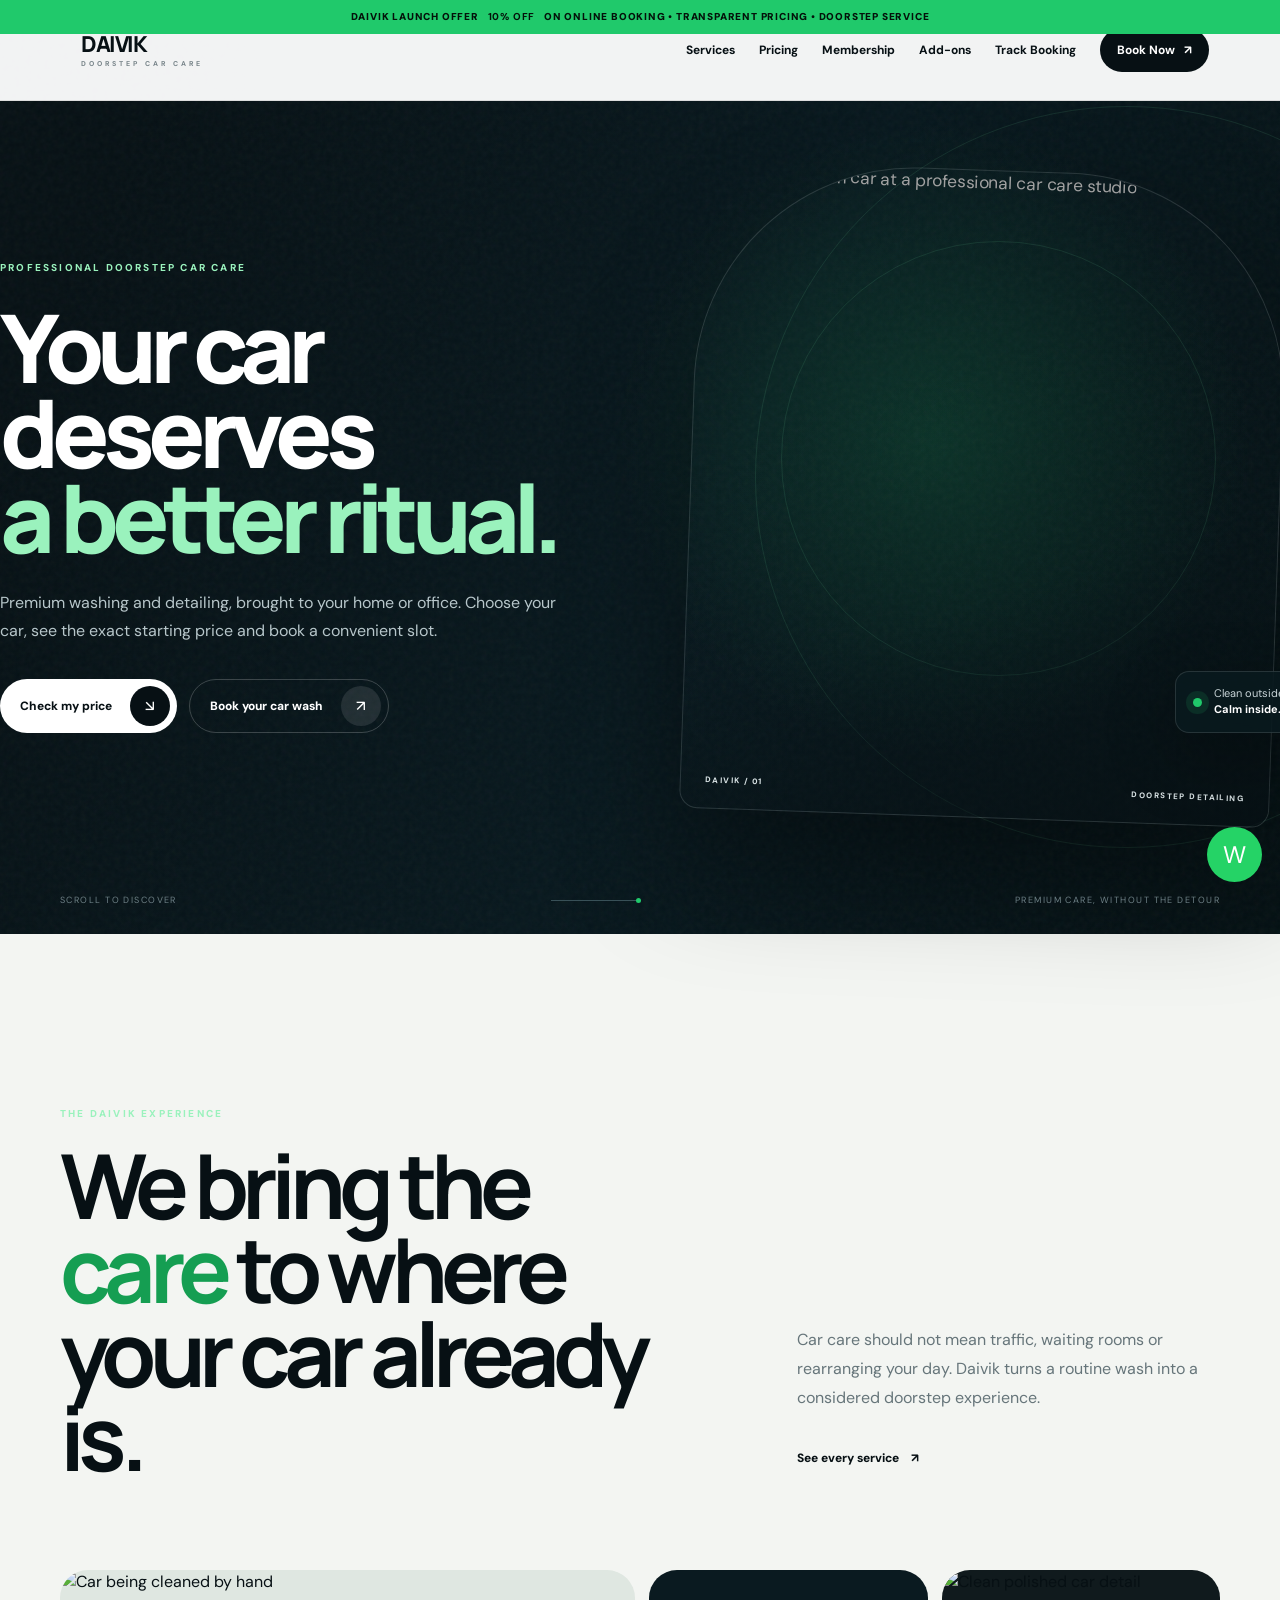
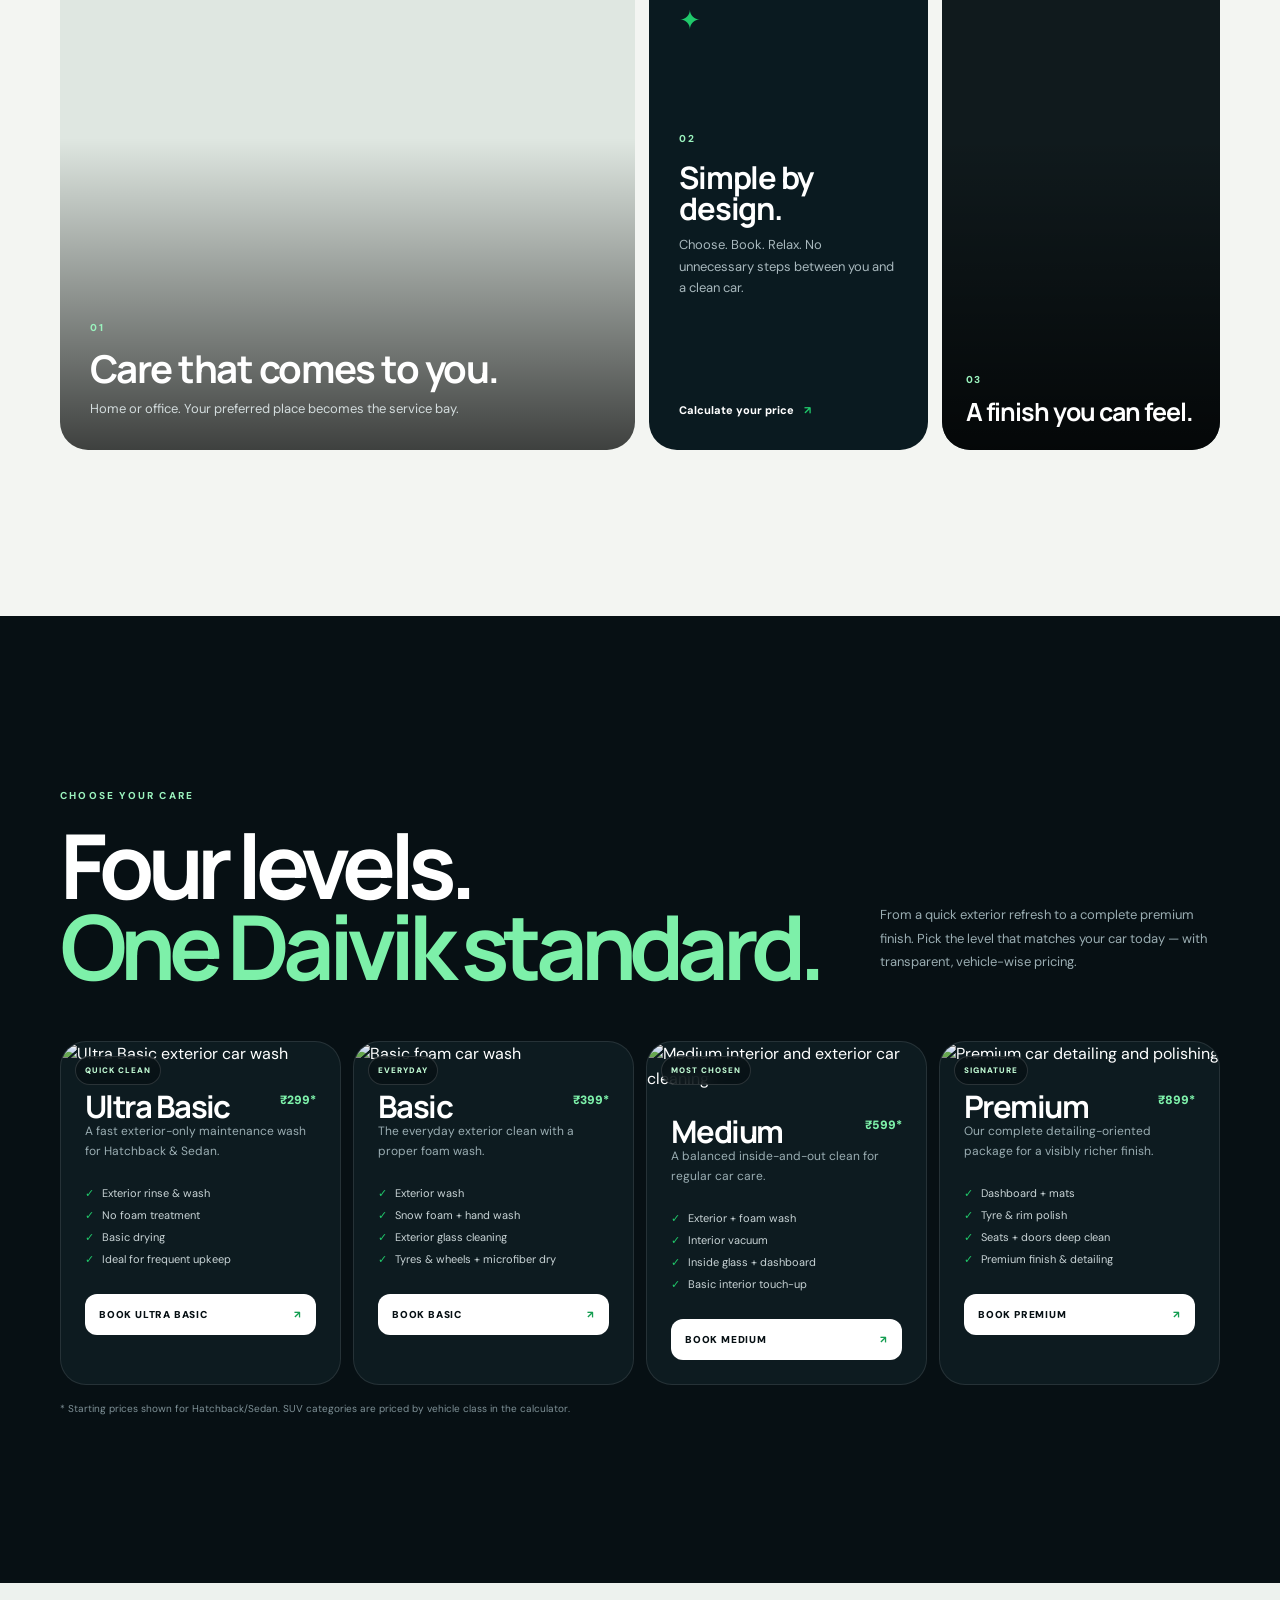
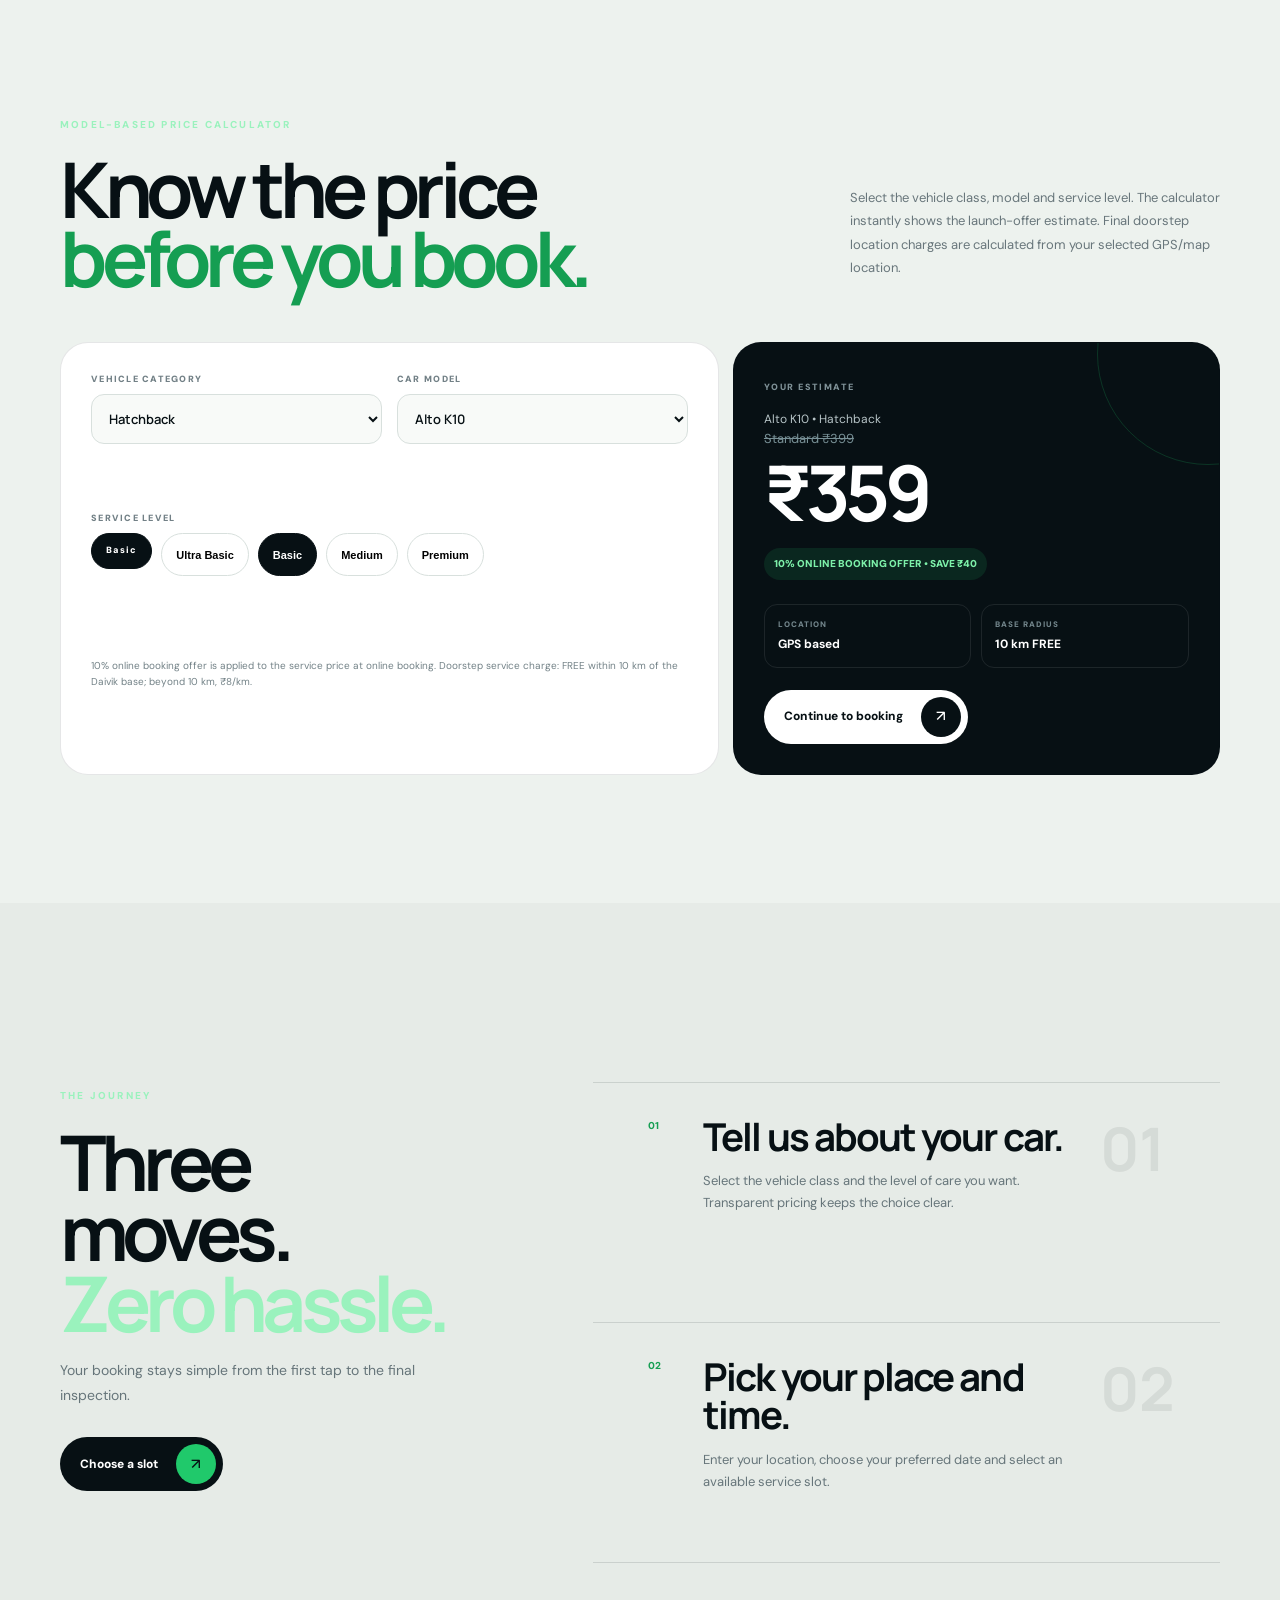
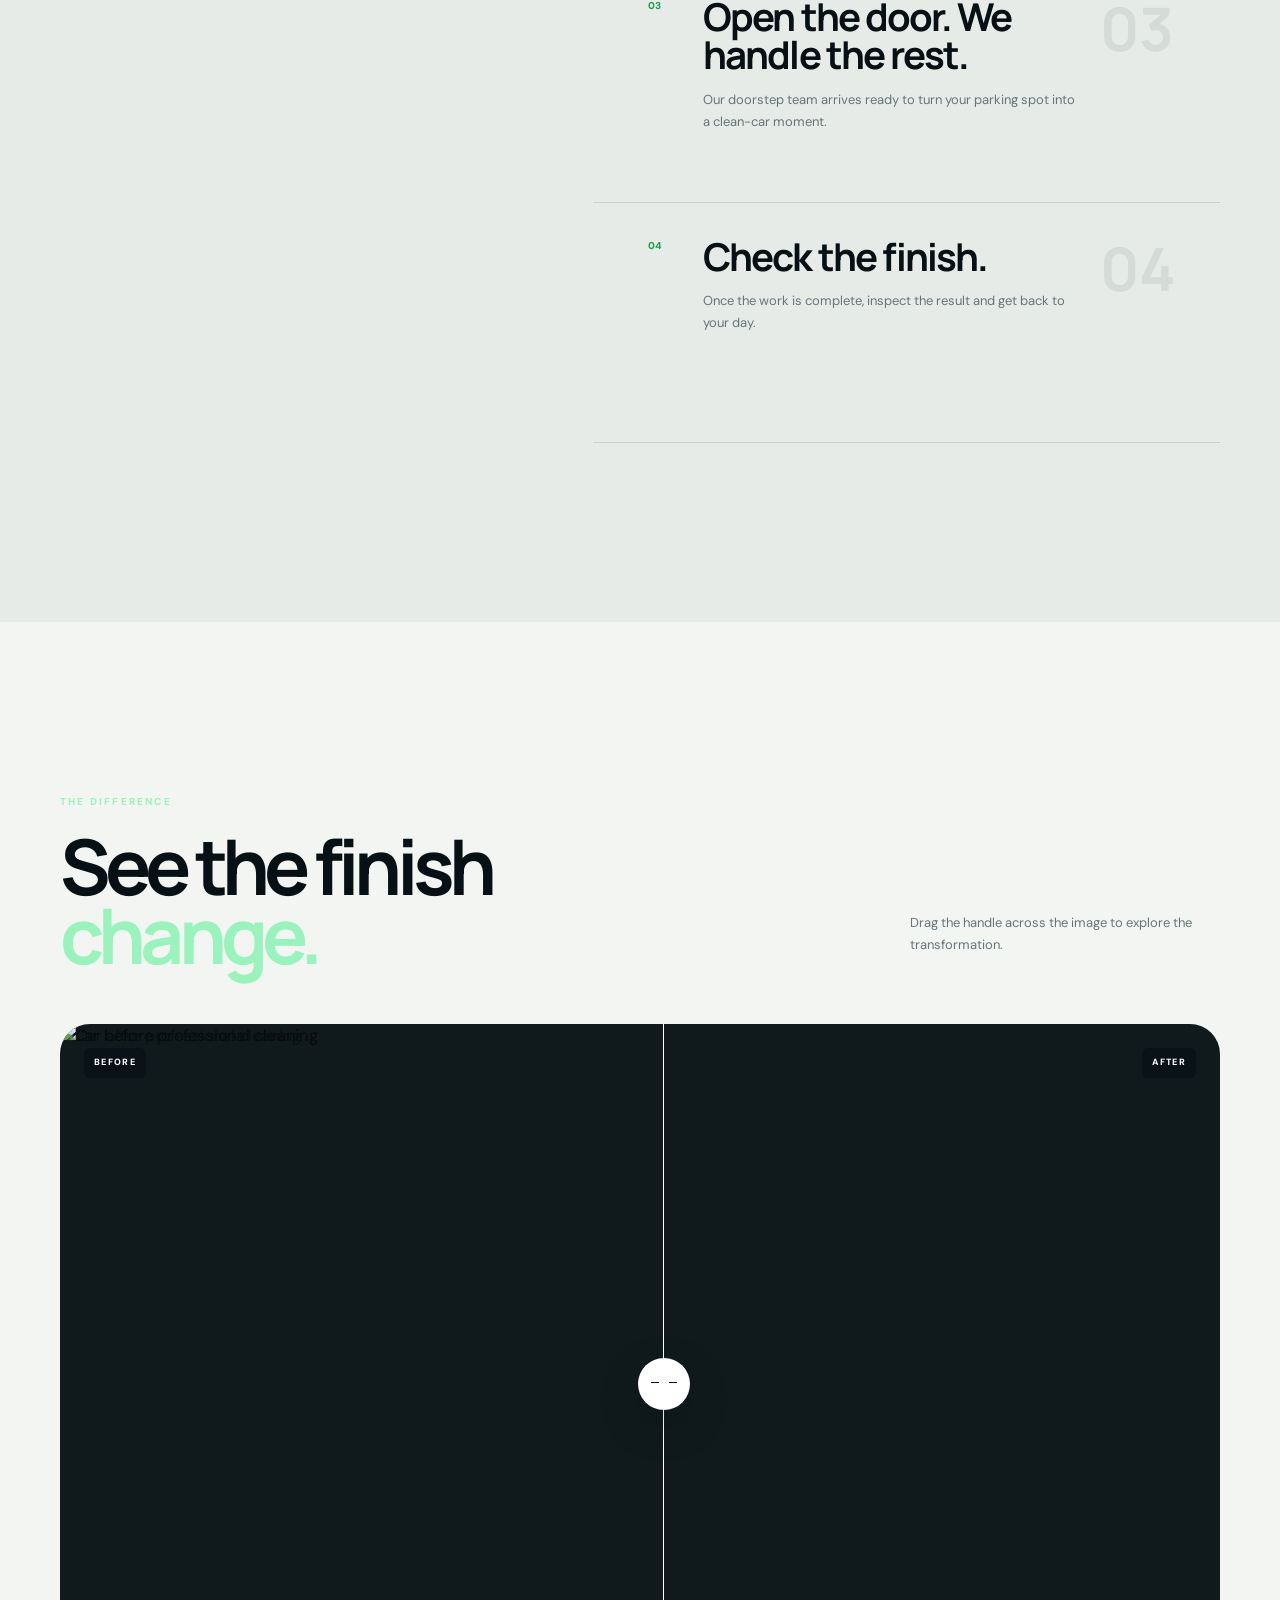
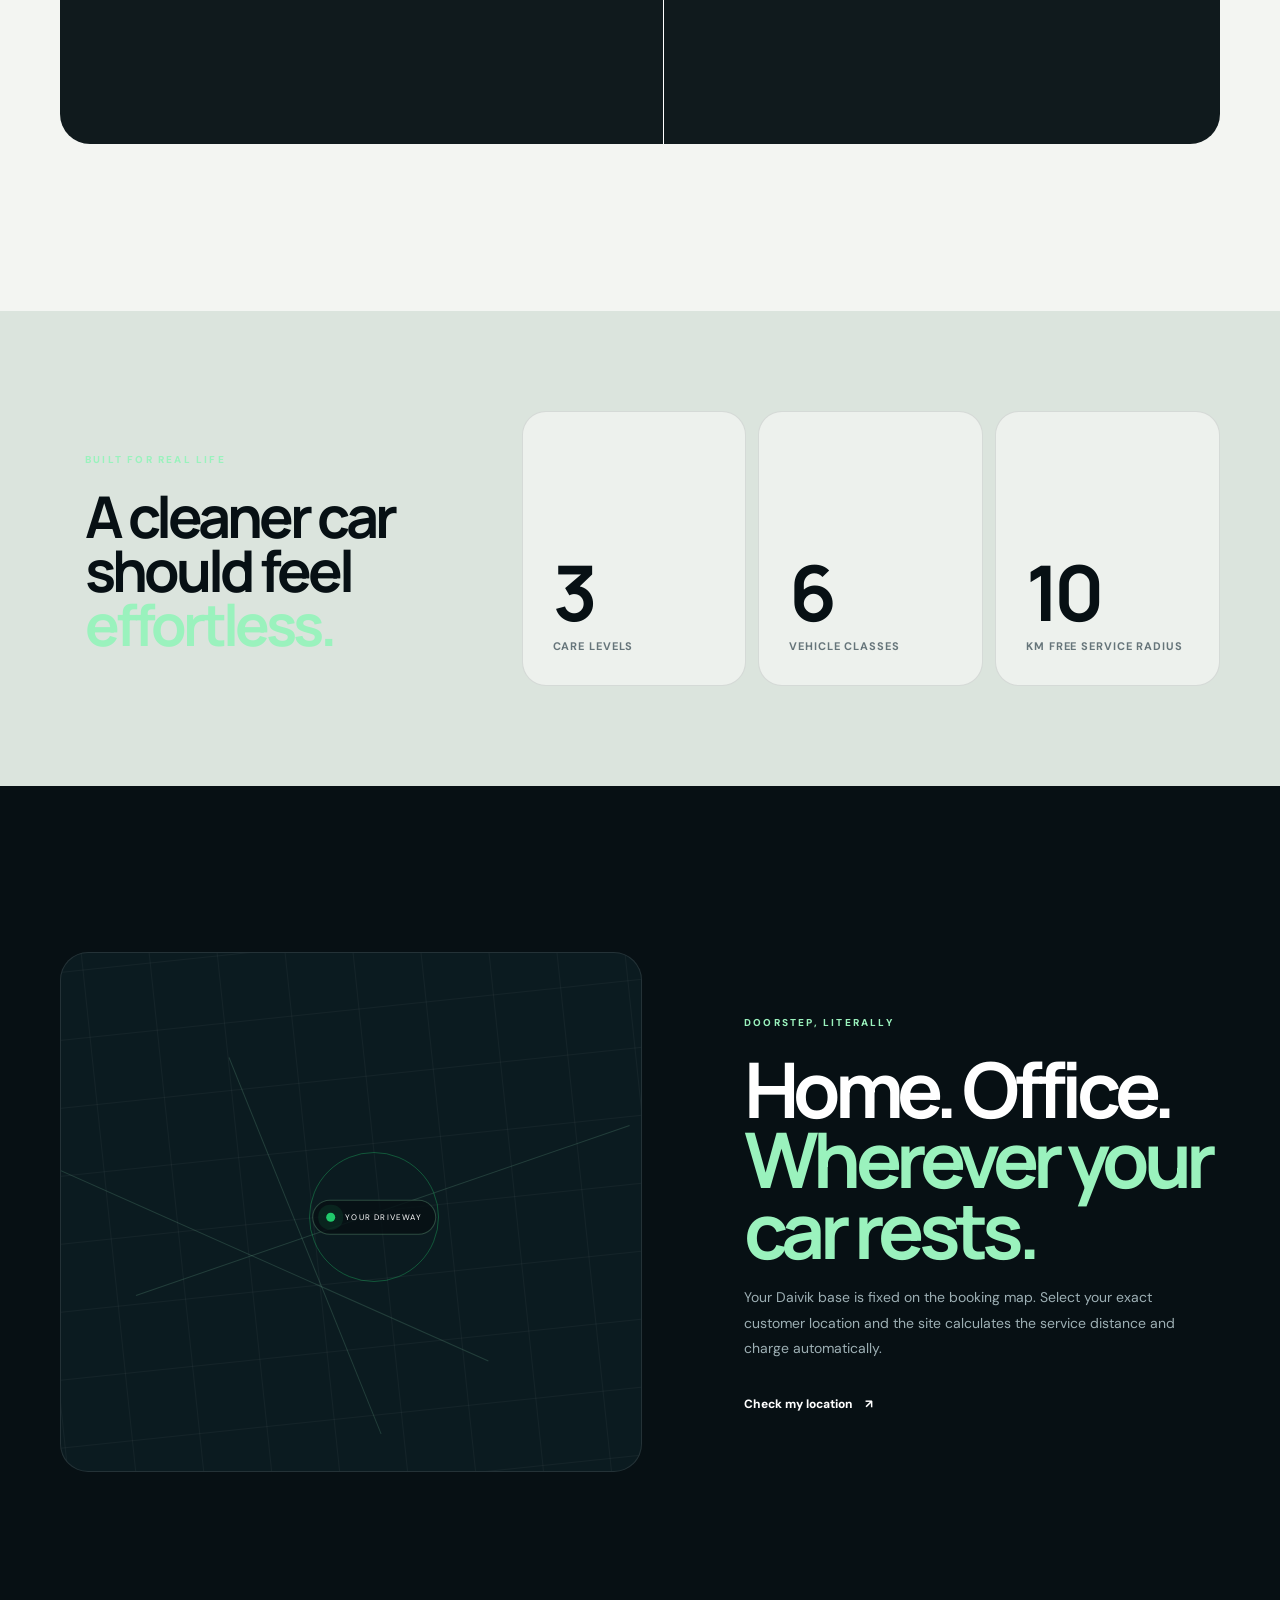
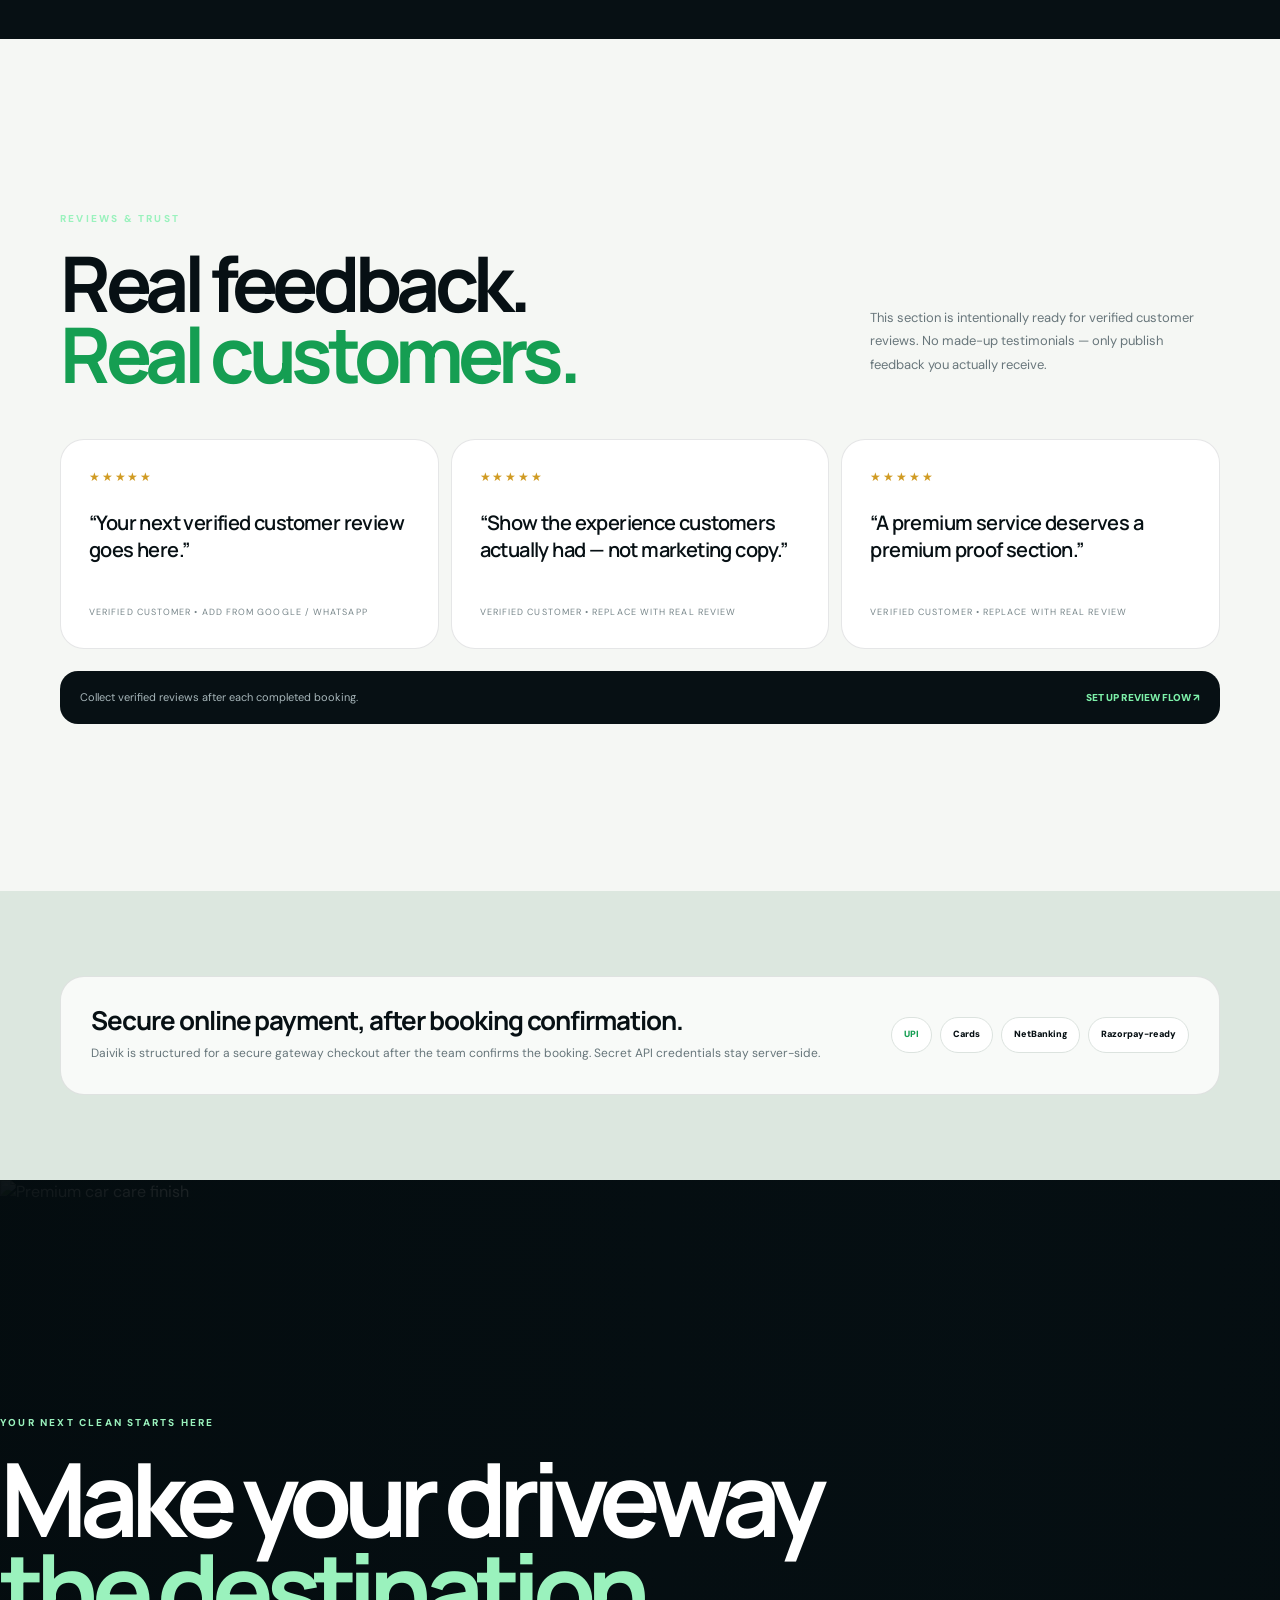
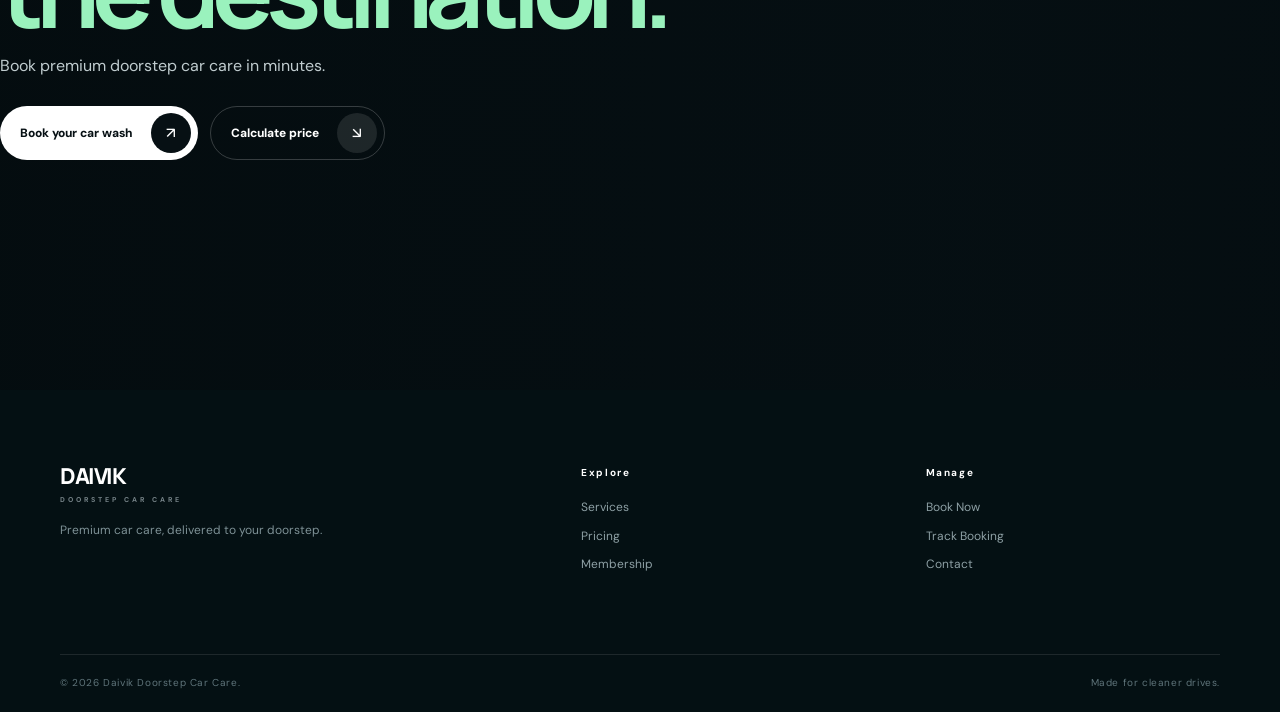
==== commit 93e99aaa: "Add custom car model input to price calculator" ====
--- a/index.html
+++ b/index.html
@@ -71,7 +71,7 @@
   <div class="calc-shell">
    <div class="calc-form reveal">
     <div class="calc-field"><label>VEHICLE CATEGORY</label><select id="calcVehicle"><option value="hatchback">Hatchback</option><option value="sedan">Sedan</option><option value="compact-suv">Compact SUV</option><option value="mid-suv">Mid-Size SUV</option><option value="full-suv">Full-Size SUV / 7-Seater</option><option value="luxury-suv">Luxury / Premium SUV</option></select></div>
-    <div class="calc-field"><label>CAR MODEL</label><select id="calcModel"></select></div>
+    <div class="calc-field"><label>CAR MODEL</label><select id="calcModel"></select><div id="calcCustomWrap" class="custom-model-wrap" hidden><input id="calcCustomModel" type="text" placeholder="Enter your car brand + model"></div></div>
     <div class="calc-field calc-wide"><label>SERVICE LEVEL</label><div class="calc-options"><label class="calc-chip active"><input id="calcWash" type="hidden" value="basic">Basic</label><button type="button" class="calc-chip" data-wash="ultra_basic">Ultra Basic</button><button type="button" class="calc-chip active" data-wash="basic">Basic</button><button type="button" class="calc-chip" data-wash="medium">Medium</button><button type="button" class="calc-chip" data-wash="premium">Premium</button></div></div>
     <div class="calc-field calc-wide"><div class="offer-note">10% online booking offer is applied to the service price at online booking. Doorstep service charge: FREE within 10 km of the Daivik base; beyond 10 km, ₹8/km.</div></div>
    </div>
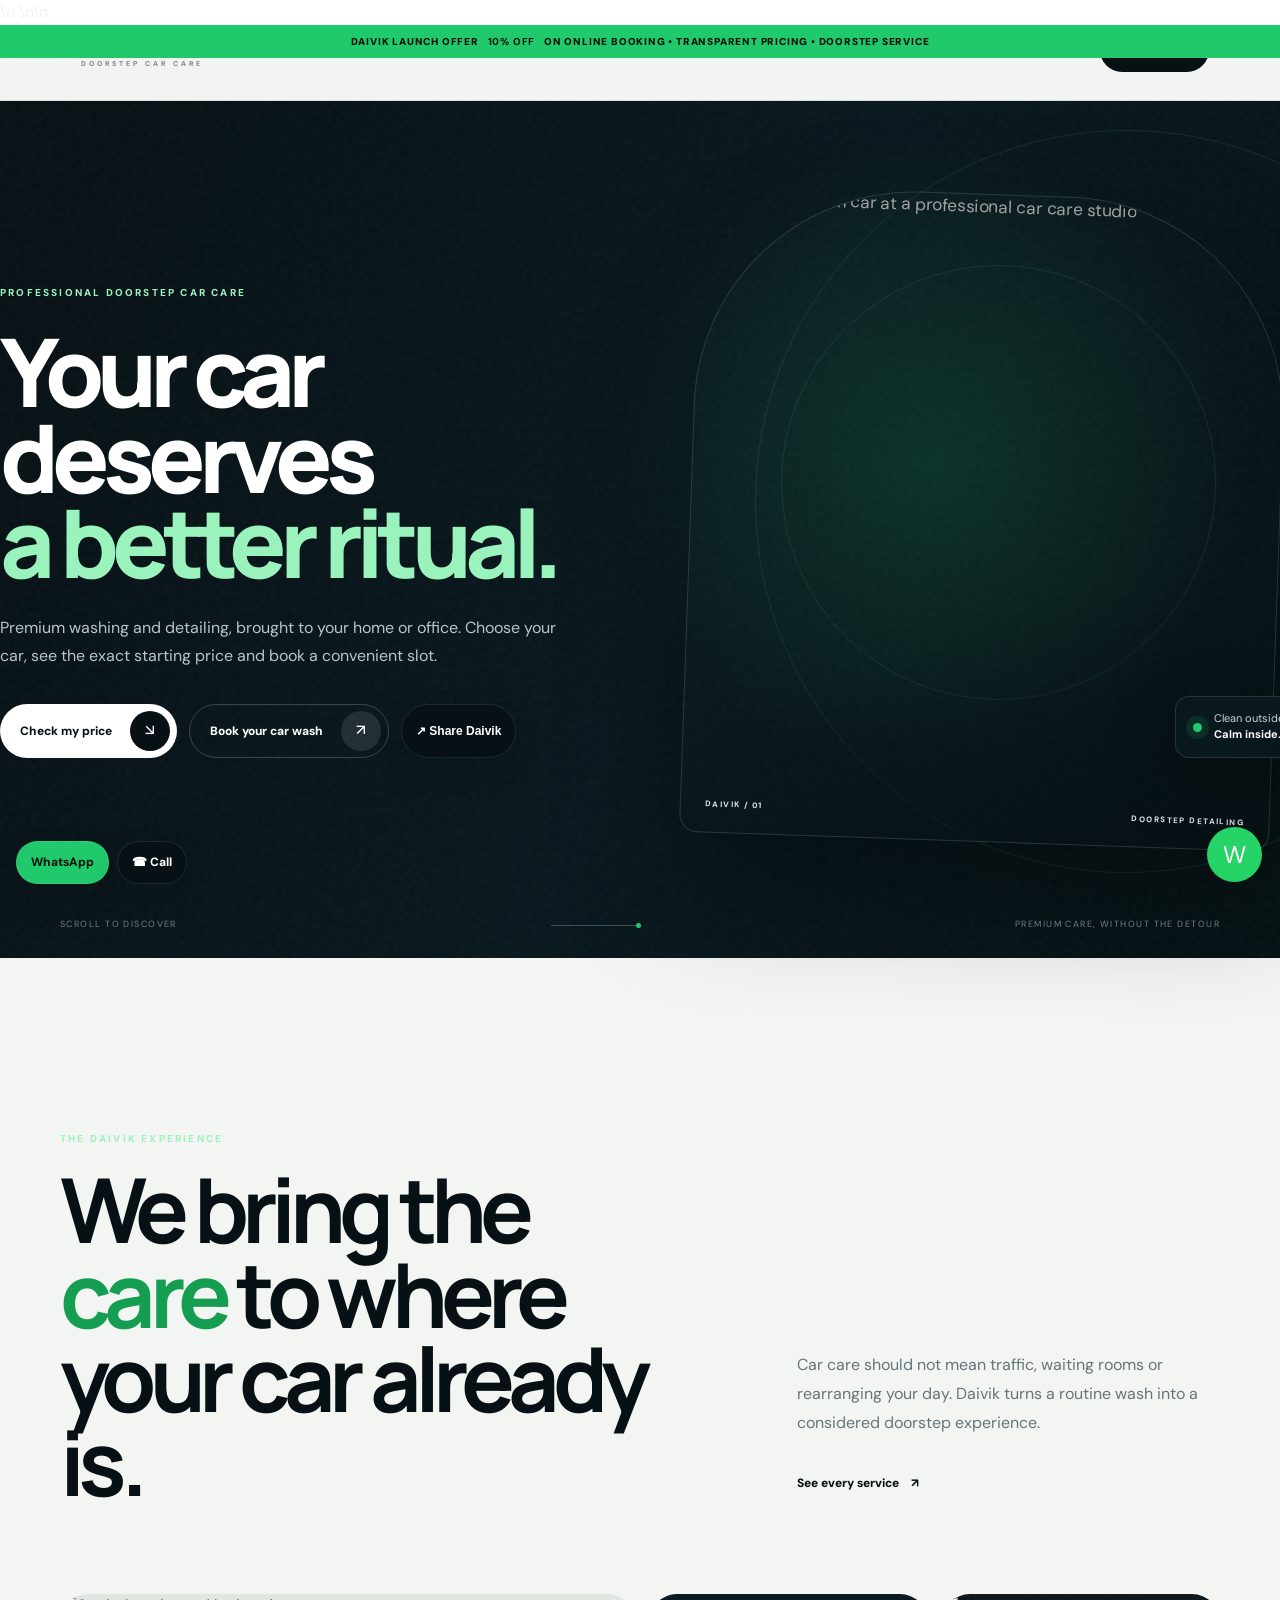
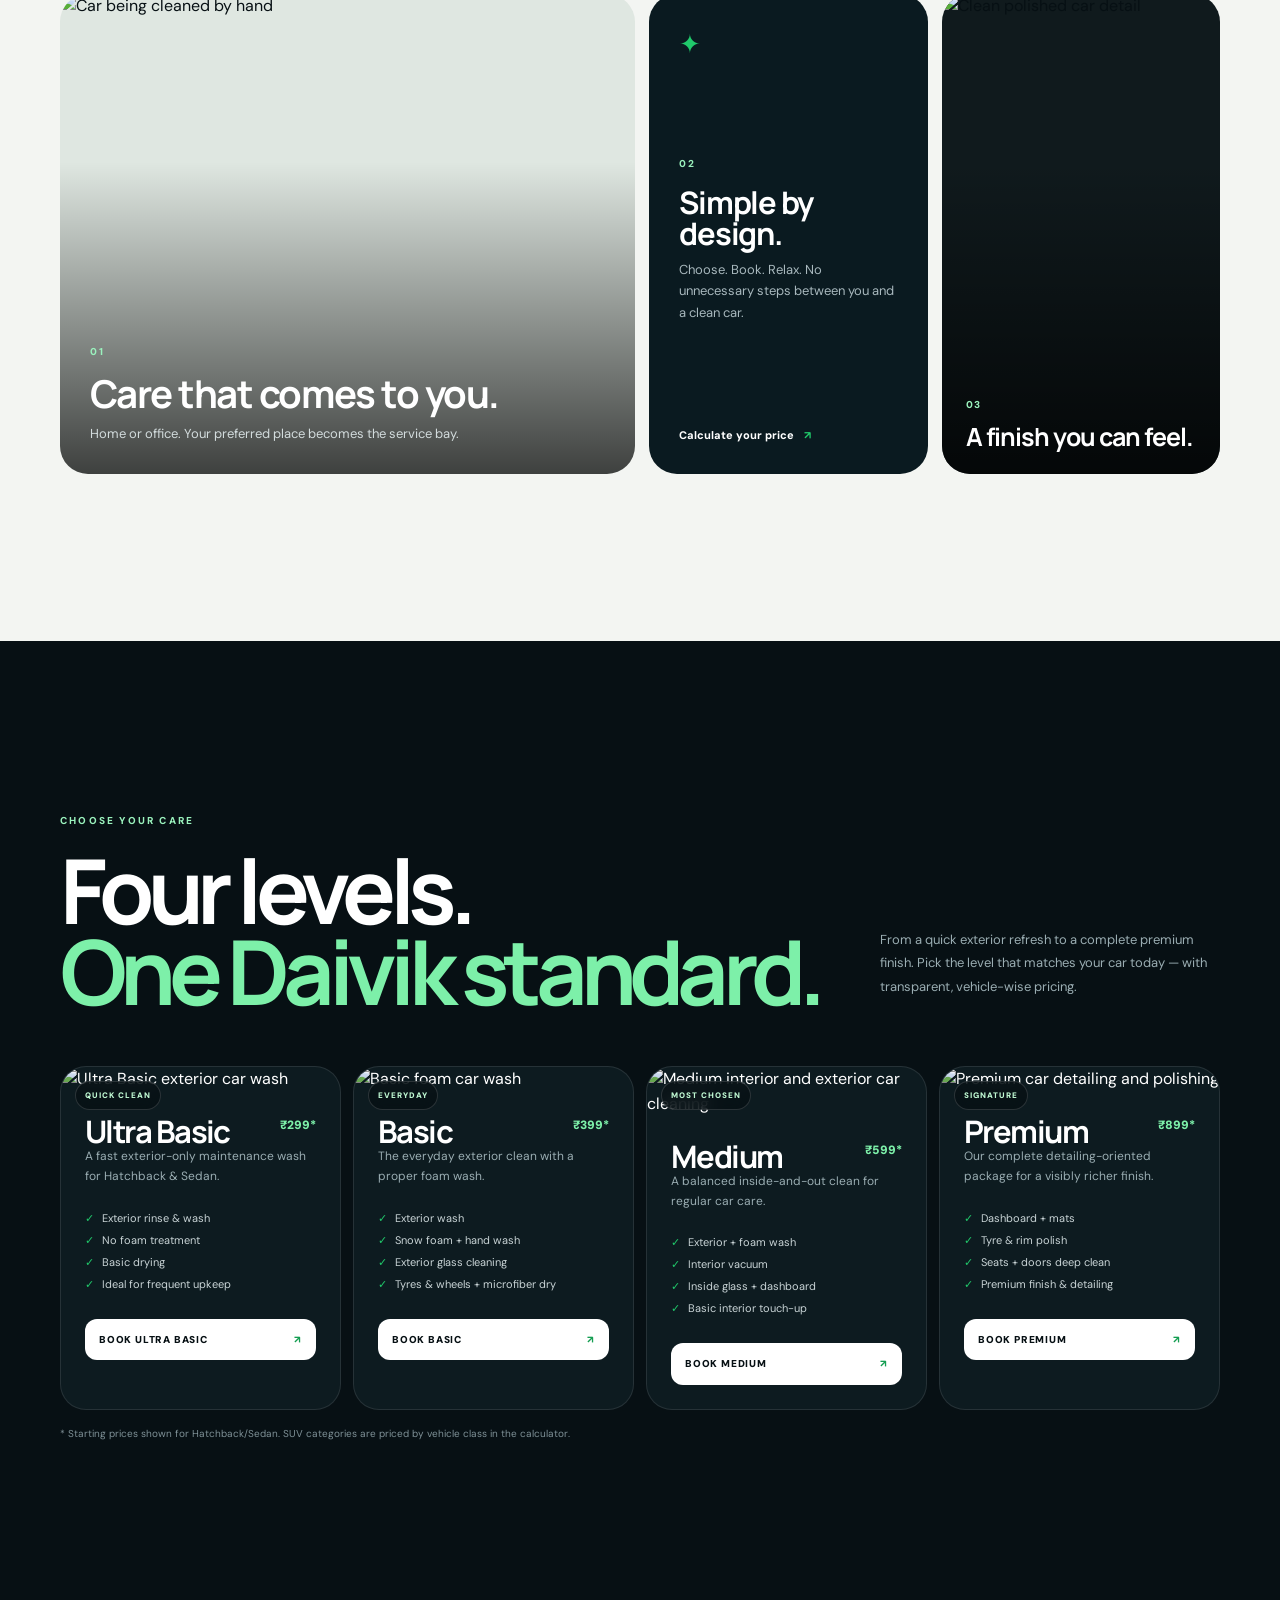
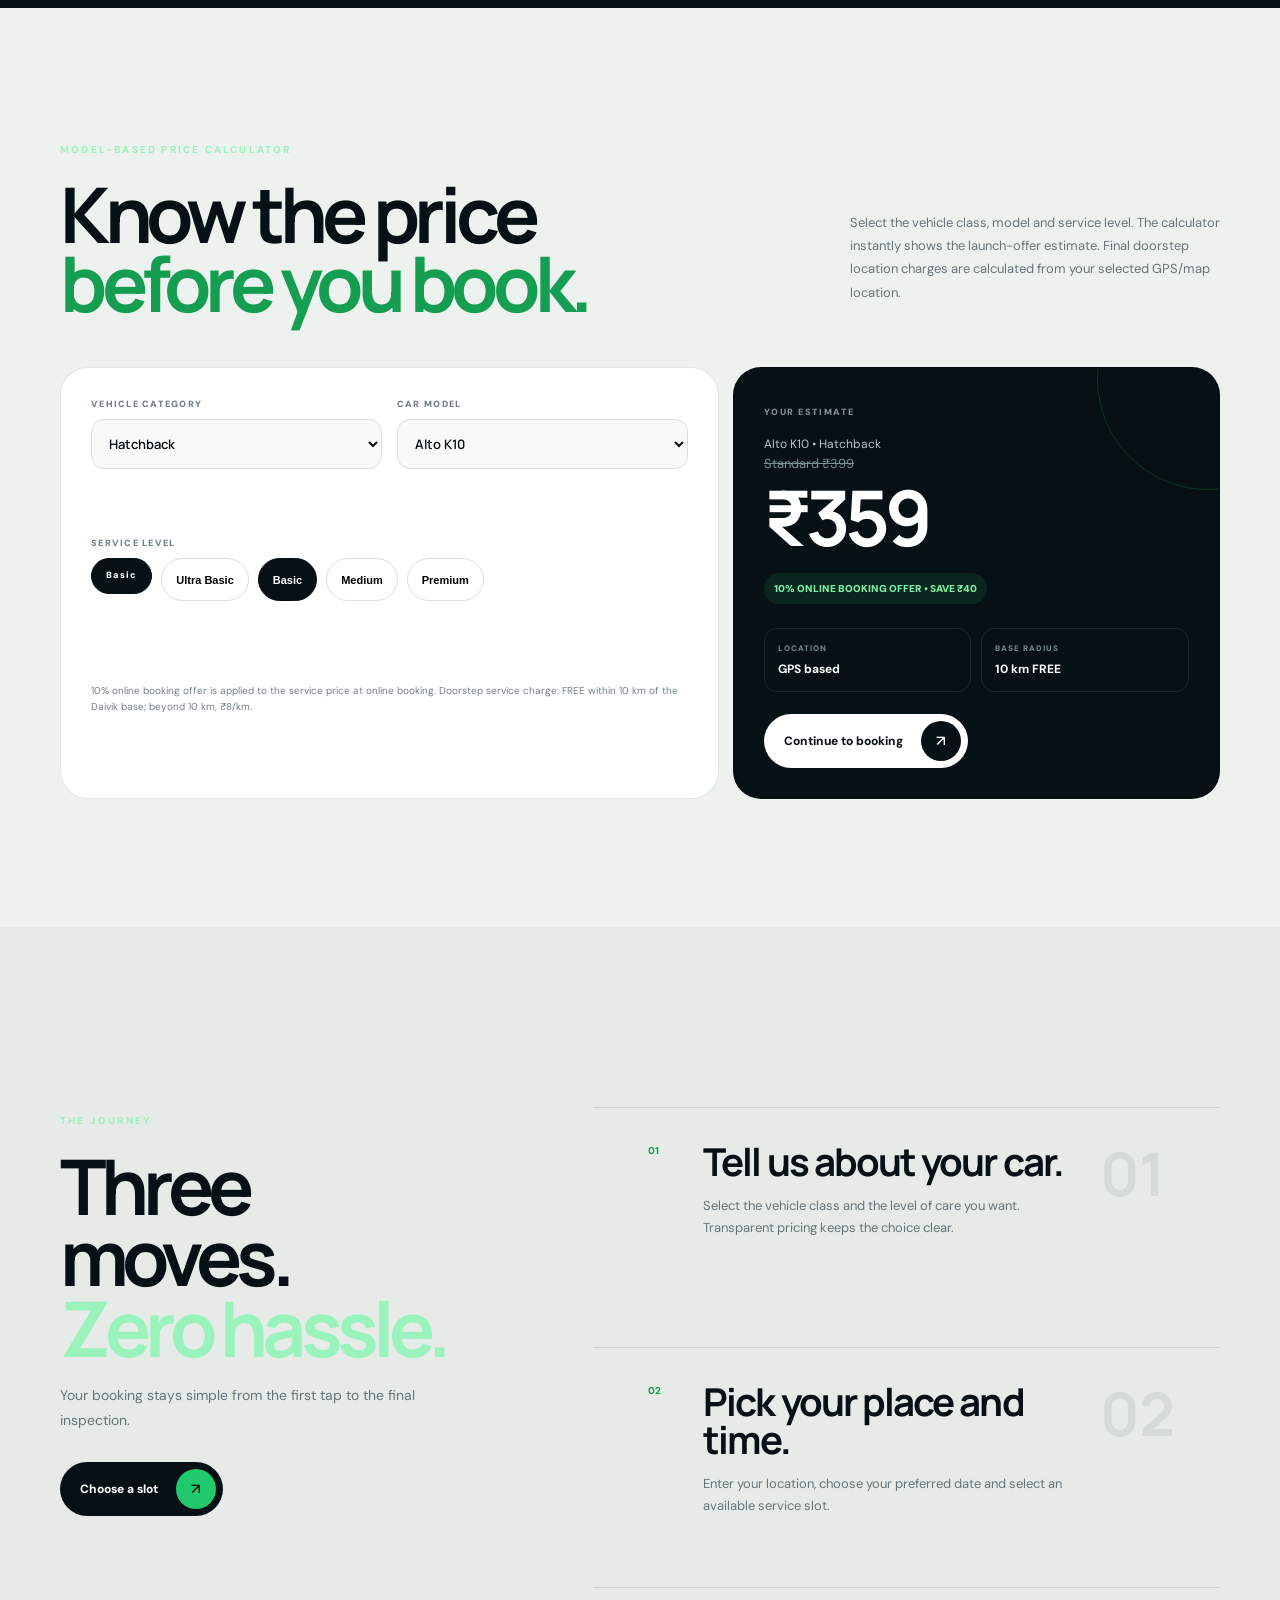
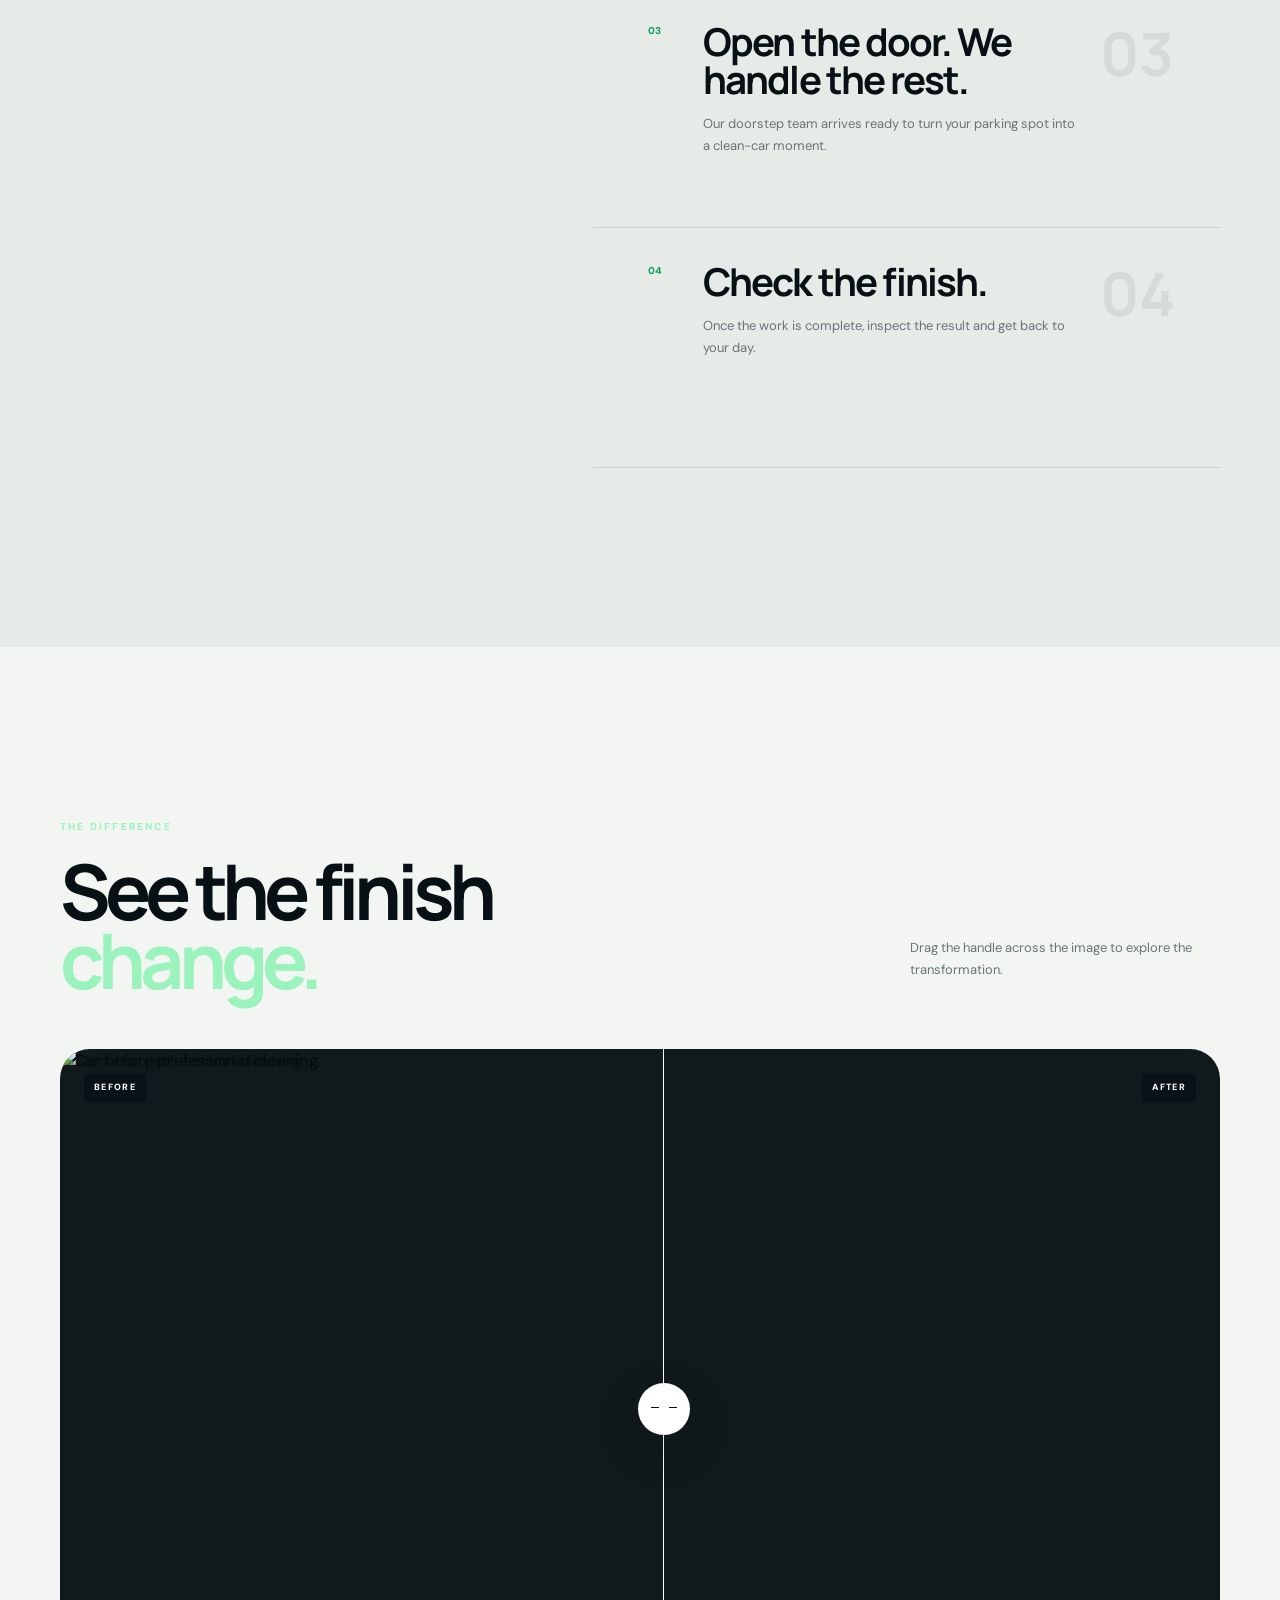
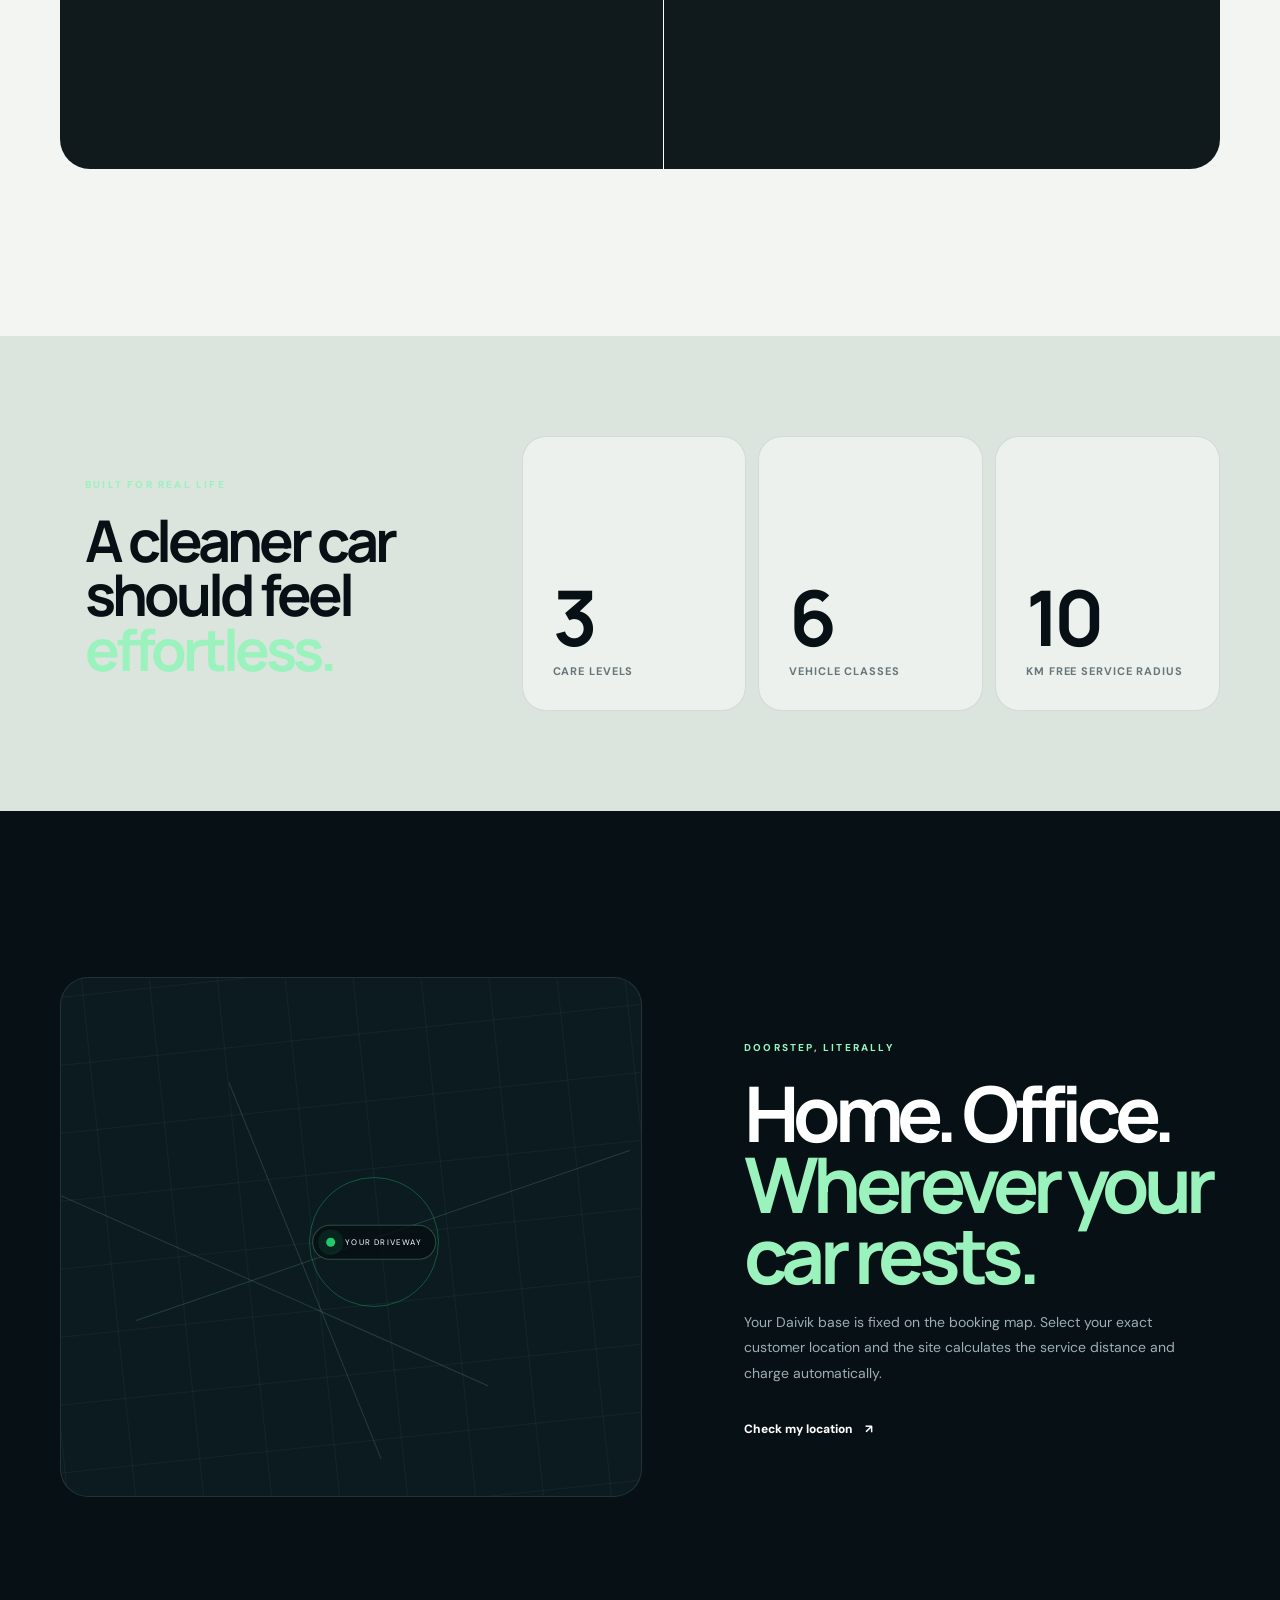
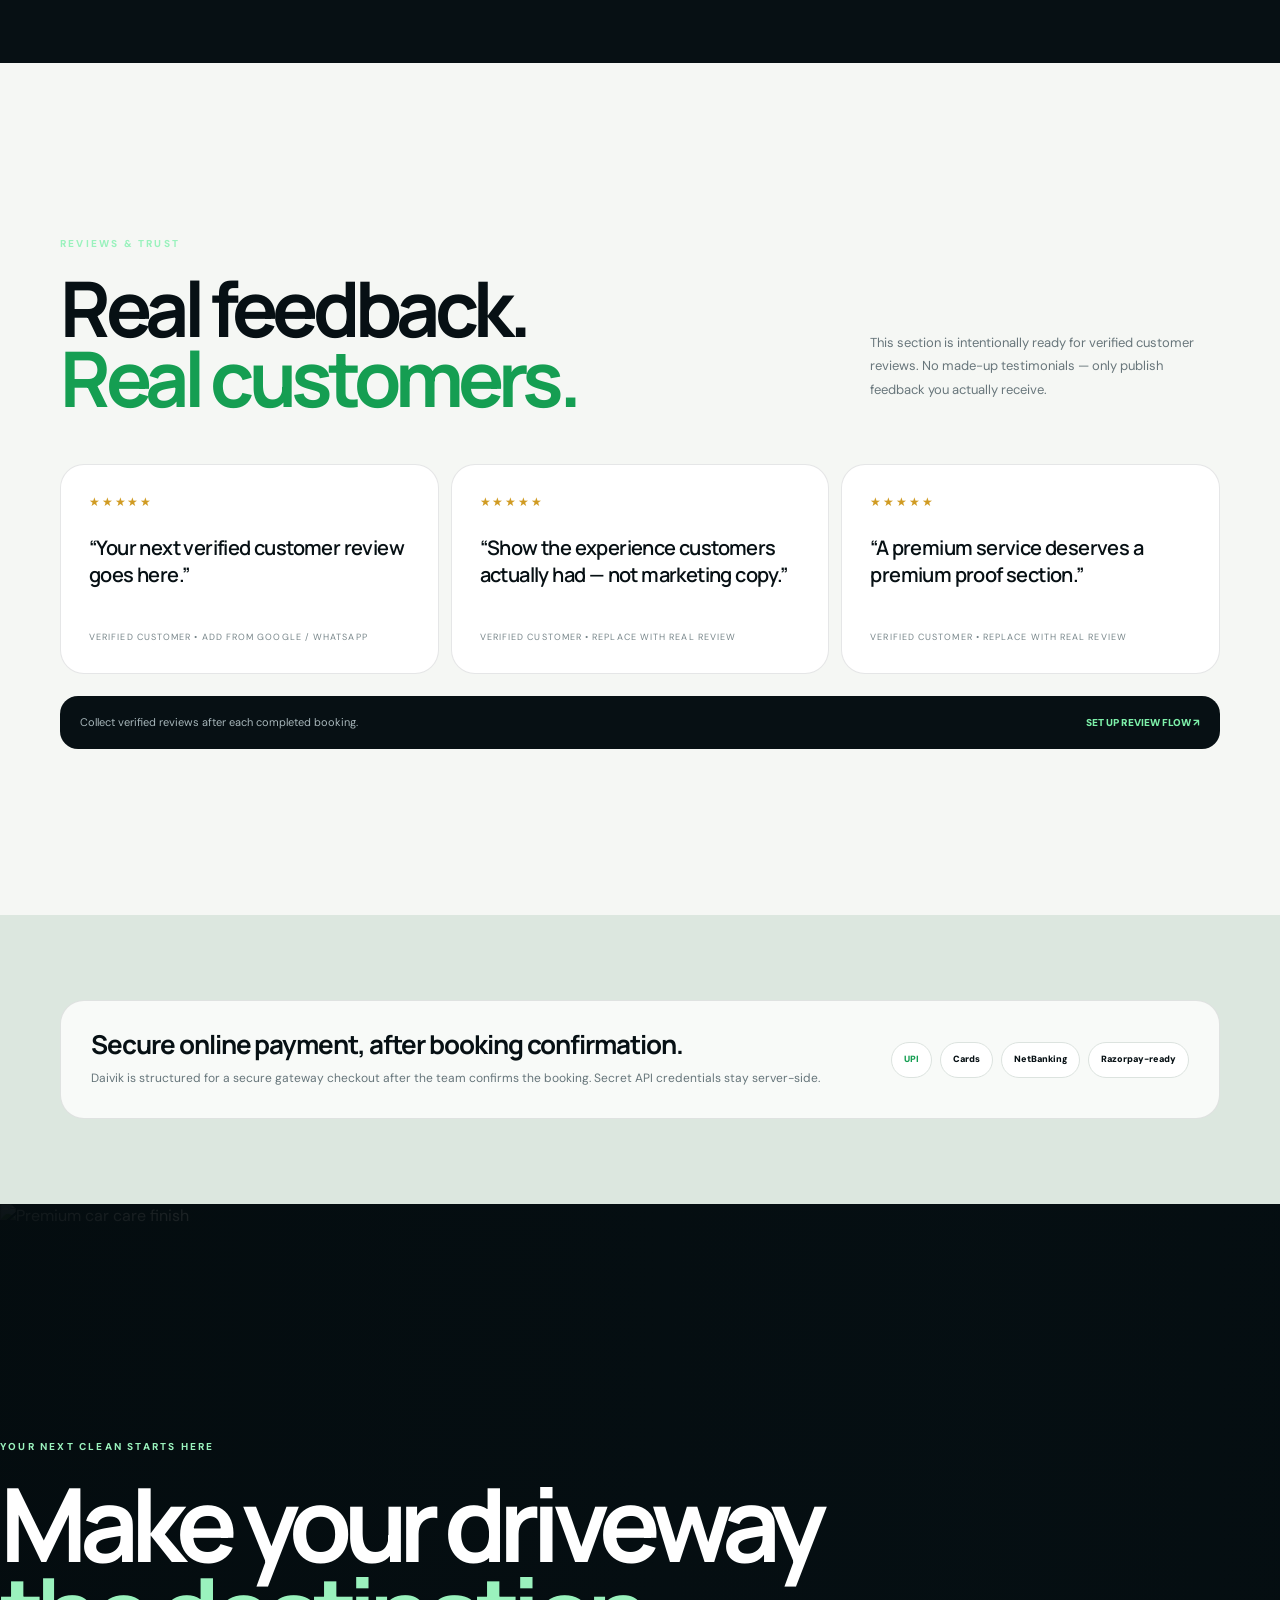
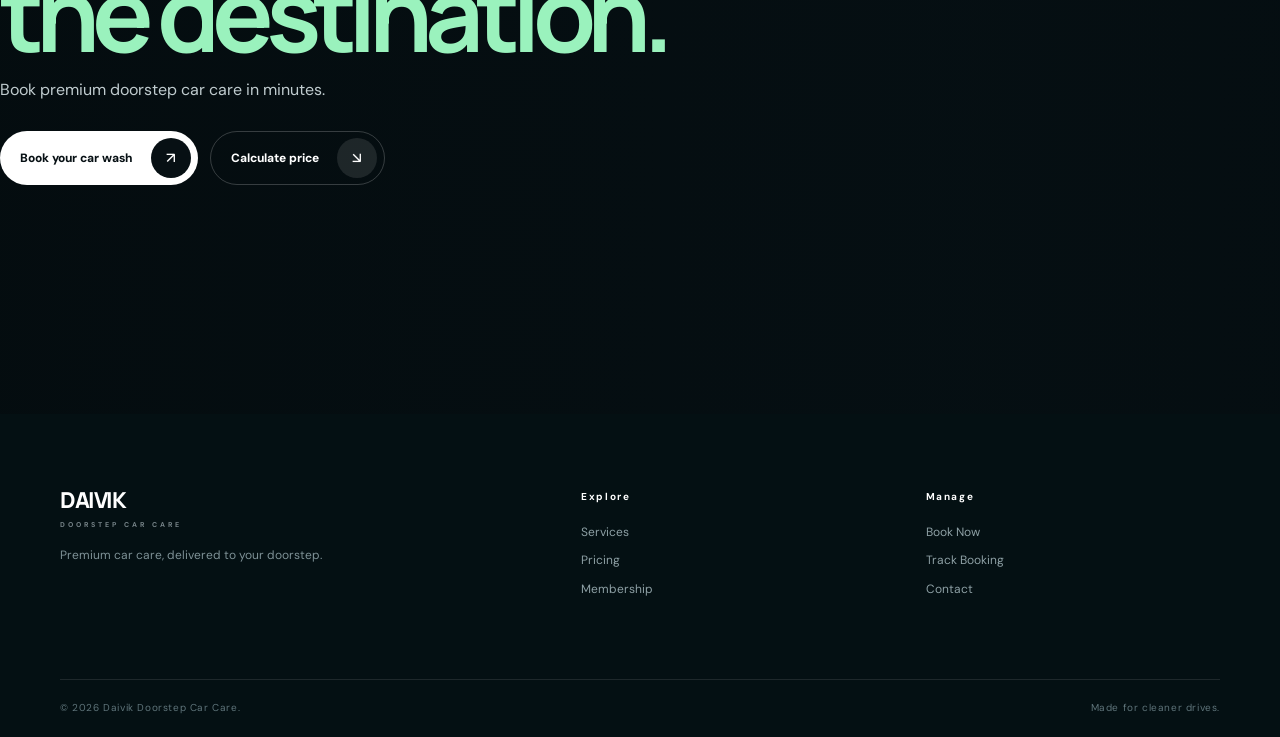
==== commit e30eb113: "Add customer growth features" ====
--- a/index.html
+++ b/index.html
@@ -10,8 +10,8 @@
 <link rel="preconnect" href="https://images.unsplash.com">
 <link rel="stylesheet" href="assets/css/style.css?v=20261004a">
 <link rel="stylesheet" href="assets/css/home.css?v=20261004a">
-<link rel="stylesheet" href="assets/css/home-premium.css?v=20261004a">
-</head>
+<link rel="stylesheet" href="assets/css/home-premium.css?v=20261004a">\n<link rel="stylesheet" href="assets/css/growth.css?v=20261004">
+<link rel="manifest" href="/manifest.webmanifest">\n<meta name="mobile-web-app-capable" content="yes">\n</head>
 <body class="home">
 <div class="promo-bar">DAIVIK LAUNCH OFFER <b>10% OFF</b> ON ONLINE BOOKING • Transparent pricing • Doorstep service</div>
 <header class="home-header" id="homeHeader">
@@ -97,5 +97,5 @@
 
 <footer class="home-footer"><div class="c"><div class="footer-top"><div><a class="home-logo footer-logo" href="index.html">DAIVIK<small>DOORSTEP CAR CARE</small></a><p>Premium car care, delivered to your doorstep.</p></div><div><strong>Explore</strong><a href="services.html">Services</a><a href="pricing.html">Pricing</a><a href="membership.html">Membership</a></div><div><strong>Manage</strong><a href="booking.html">Book Now</a><a href="track.html">Track Booking</a><a href="contact.html">Contact</a></div></div><div class="footer-bottom"><span>© 2026 Daivik Doorstep Car Care.</span><span>Made for cleaner drives.</span></div></div></footer>
 <a class="wa" href="https://wa.me/917983558954?text=Hello%20Daivik%20Doorstep%20Car%20Care%2C%20I%20want%20to%20book%20a%20car%20wash." target="_blank" rel="noopener" aria-label="WhatsApp">W</a>
-<script src="assets/js/site.js?v=20261004a"></script><script src="https://cdn.jsdelivr.net/npm/gsap@3.12.7/dist/gsap.min.js"></script><script src="https://cdn.jsdelivr.net/npm/gsap@3.12.7/dist/ScrollTrigger.min.js"></script><script src="assets/js/home.js?v=20261004a"></script><script src="data/car-models.js?v=20261004-models"></script><script src="assets/js/home-premium.js?v=20261004-models"></script>
+<script src="assets/js/site.js?v=20261004a"></script><script src="https://cdn.jsdelivr.net/npm/gsap@3.12.7/dist/gsap.min.js"></script><script src="https://cdn.jsdelivr.net/npm/gsap@3.12.7/dist/ScrollTrigger.min.js"></script><script src="assets/js/home.js?v=20261004a"></script><script src="data/car-models.js?v=20261004-models"></script><script src="assets/js/home-premium.js?v=20261004-models"></script><script src="assets/js/growth.js?v=20261004"></script>
 </body></html>
--- a/assets/css/home-premium.css
+++ b/assets/css/home-premium.css
@@ -5,3 +5,6 @@
 .front-services{background:#071014;color:#fff;padding:clamp(100px,13vw,170px) 0}.front-services .section-head{display:flex;justify-content:space-between;align-items:end;gap:30px;margin-bottom:55px}.front-services h2{font:700 clamp(48px,7vw,96px)/.9 Manrope,sans-serif;letter-spacing:-.075em;margin:18px 0 0}.front-services h2 em{font-style:normal;color:#7df0a9}.front-services .section-head p{max-width:340px;color:#9aadb2;font-size:13px;line-height:1.8}.service-choice-grid{display:grid;grid-template-columns:repeat(4,1fr);gap:12px}.service-badge{position:absolute;z-index:2;top:14px;left:14px;padding:7px 9px;border-radius:999px;background:rgba(7,16,20,.78);border:1px solid rgba(255,255,255,.14);backdrop-filter:blur(8px);color:#bff8d2;font-size:8px;font-weight:900;letter-spacing:.12em}.service-footnote{margin-top:16px;color:#7f9197;font-size:10px;line-height:1.6}.service-choice{position:relative;border:1px solid rgba(255,255,255,.1);border-radius:26px;overflow:hidden;background:#0d1b20;color:#fff;transition:.5s}.service-choice:hover{transform:translateY(-8px);border-color:rgba(32,201,107,.45)}.service-choice img{width:100%;height:230px;object-fit:cover;filter:saturate(.75);transition:1s}.service-choice:hover img{transform:scale(1.05)}.service-choice-body{padding:24px}.service-choice-top{display:flex;justify-content:space-between;gap:12px}.service-choice h3{font:700 31px/1 Manrope,sans-serif;letter-spacing:-.05em;margin:0}.service-choice .price{color:#7df0a9;font-weight:900;font-size:12px}.service-choice p{color:#9aadb2;font-size:12px;line-height:1.65}.service-choice ul{padding:0;margin:20px 0 24px;list-style:none;color:#c9d4d6;font-size:11px;line-height:2}.service-choice li:before{content:"✓";color:#20c96b;margin-right:8px}.service-choice a{display:flex;justify-content:space-between;align-items:center;padding:13px 14px;border-radius:12px;background:#fff;color:#071014;font-size:10px;font-weight:900;text-transform:uppercase;letter-spacing:.08em}.service-choice a span{color:#159e52}.review-scene{background:#f5f7f4;padding:clamp(100px,13vw,170px) 0}.review-head{display:flex;justify-content:space-between;align-items:end;gap:30px;margin-bottom:50px}.review-head h2{font:700 clamp(46px,6vw,80px)/.92 Manrope,sans-serif;letter-spacing:-.07em;margin:18px 0 0}.review-head h2 em{font-style:normal;color:#159e52}.review-head p{max-width:350px;color:#68767b;font-size:13px;line-height:1.8}.review-grid{display:grid;grid-template-columns:repeat(3,1fr);gap:12px}.review-card{background:#fff;border:1px solid rgba(7,16,20,.1);border-radius:24px;padding:28px;min-height:210px;display:flex;flex-direction:column}.review-stars{letter-spacing:.15em;color:#d09b23;font-size:12px}.review-card blockquote{font:600 20px/1.35 Manrope,sans-serif;letter-spacing:-.03em;margin:22px 0;color:#071014}.review-card small{margin-top:auto;color:#78868a;font-size:9px;letter-spacing:.12em;text-transform:uppercase}.review-cta{margin-top:22px;padding:18px 20px;border-radius:18px;background:#071014;color:#fff;display:flex;justify-content:space-between;align-items:center;gap:15px}.review-cta span{font-size:11px;color:#a7b6ba}.review-cta a{color:#7df0a9;font-size:10px;font-weight:900;text-transform:uppercase}.payment-scene{background:#dce7df;padding:85px 0}.payment-strip{display:flex;justify-content:space-between;align-items:center;gap:30px;padding:30px;border:1px solid rgba(7,16,20,.1);border-radius:24px;background:#f8faf8}.payment-strip strong{font:700 26px/1 Manrope,sans-serif;letter-spacing:-.04em}.payment-strip p{margin:7px 0 0;color:#66757a;font-size:12px;line-height:1.6}.payment-badges{display:flex;gap:8px;flex-wrap:wrap}.payment-badges span{padding:10px 12px;background:#fff;border:1px solid #dce3df;border-radius:999px;font-size:9px;font-weight:900}.payment-badges .live{color:#159e52}
 @media(max-width:1100px){.service-choice-grid{grid-template-columns:1fr 1fr}}@media(max-width:900px){.calc-shell{grid-template-columns:1fr}.service-choice-grid,.review-grid{grid-template-columns:1fr 1fr}.calc-head,.front-services .section-head,.review-head{display:block}.calc-head p,.front-services .section-head p,.review-head p{margin-top:20px}.payment-strip{display:block}.payment-badges{margin-top:18px}}
 @media(max-width:620px){.promo-bar{font-size:8px}.calc-form{grid-template-columns:1fr}.calc-wide{grid-column:auto}.service-choice-grid,.review-grid{grid-template-columns:1fr}.calc-result{min-height:300px}.service-choice img{height:250px}.review-card{min-height:180px}.payment-strip strong{font-size:22px}}
+
+/* Professional vehicle selector */
+.custom-model-wrap{margin-top:8px}.custom-model-wrap input{width:100%;box-sizing:border-box;padding:11px 12px;border:1px solid #cfdcd5;border-radius:10px;background:#fff;color:#10201b}.field-hint{display:block;margin-top:6px;color:#71817b;font-size:10px}.calc-field select{transition:border-color .2s,box-shadow .2s}.calc-field select:focus{border-color:#35a86a;box-shadow:0 0 0 3px rgba(53,168,106,.12);outline:none}.calc-options .calc-chip:disabled{opacity:.32;filter:grayscale(1)}
--- a/assets/css/growth.css
+++ b/assets/css/growth.css
@@ -0,0 +1,12 @@
+/* Daivik growth layer — lightweight, dependency-free */
+.growth-bar{position:fixed;left:16px;bottom:16px;z-index:9998;display:flex;gap:8px;align-items:center;flex-wrap:wrap;max-width:calc(100vw - 32px)}
+.growth-action{display:inline-flex;align-items:center;gap:7px;padding:11px 14px;border-radius:999px;background:#071014;color:#fff;text-decoration:none;font-weight:800;font-size:12px;box-shadow:0 12px 30px #07101425;border:1px solid #ffffff18}
+.growth-action.green{background:#20c96b;color:#06140b}
+.growth-action:hover{transform:translateY(-2px)}
+.booking-draft-banner{display:none;margin:0 auto 16px;max-width:1100px;padding:13px 15px;border:1px solid #b9ebca;background:#ecfff3;border-radius:14px;color:#146c3a;font-size:13px}
+.booking-draft-banner.show{display:flex;align-items:center;justify-content:space-between;gap:12px;flex-wrap:wrap}
+.booking-draft-banner button{border:0;border-radius:9px;padding:8px 12px;background:#071014;color:#fff;font-weight:800}
+.install-card{display:none;position:fixed;right:16px;bottom:16px;z-index:9999;width:min(340px,calc(100vw - 32px));padding:16px;border-radius:18px;background:#fff;border:1px solid #dfe7e3;box-shadow:0 20px 60px #07101420}
+.install-card.show{display:block}.install-card b{display:block;margin-bottom:5px}.install-card p{font-size:12px;color:#62716d;margin:0 0 12px;line-height:1.5}.install-actions{display:flex;gap:8px}.install-actions button{border:0;border-radius:10px;padding:10px 12px;font-weight:800;cursor:pointer}.install-actions .yes{background:#20c96b}.install-actions .no{background:#edf3ef}
+.growth-toast{position:fixed;top:18px;right:18px;z-index:10000;max-width:360px;padding:13px 15px;border-radius:13px;background:#071014;color:#fff;box-shadow:0 15px 40px #07101430;font-size:12px;transform:translateY(-15px);opacity:0;pointer-events:none;transition:.25s}.growth-toast.show{transform:translateY(0);opacity:1}
+@media(max-width:600px){.growth-bar{left:10px;right:10px;bottom:10px}.growth-action{font-size:11px;padding:10px 12px}.growth-bar .optional{display:none}}
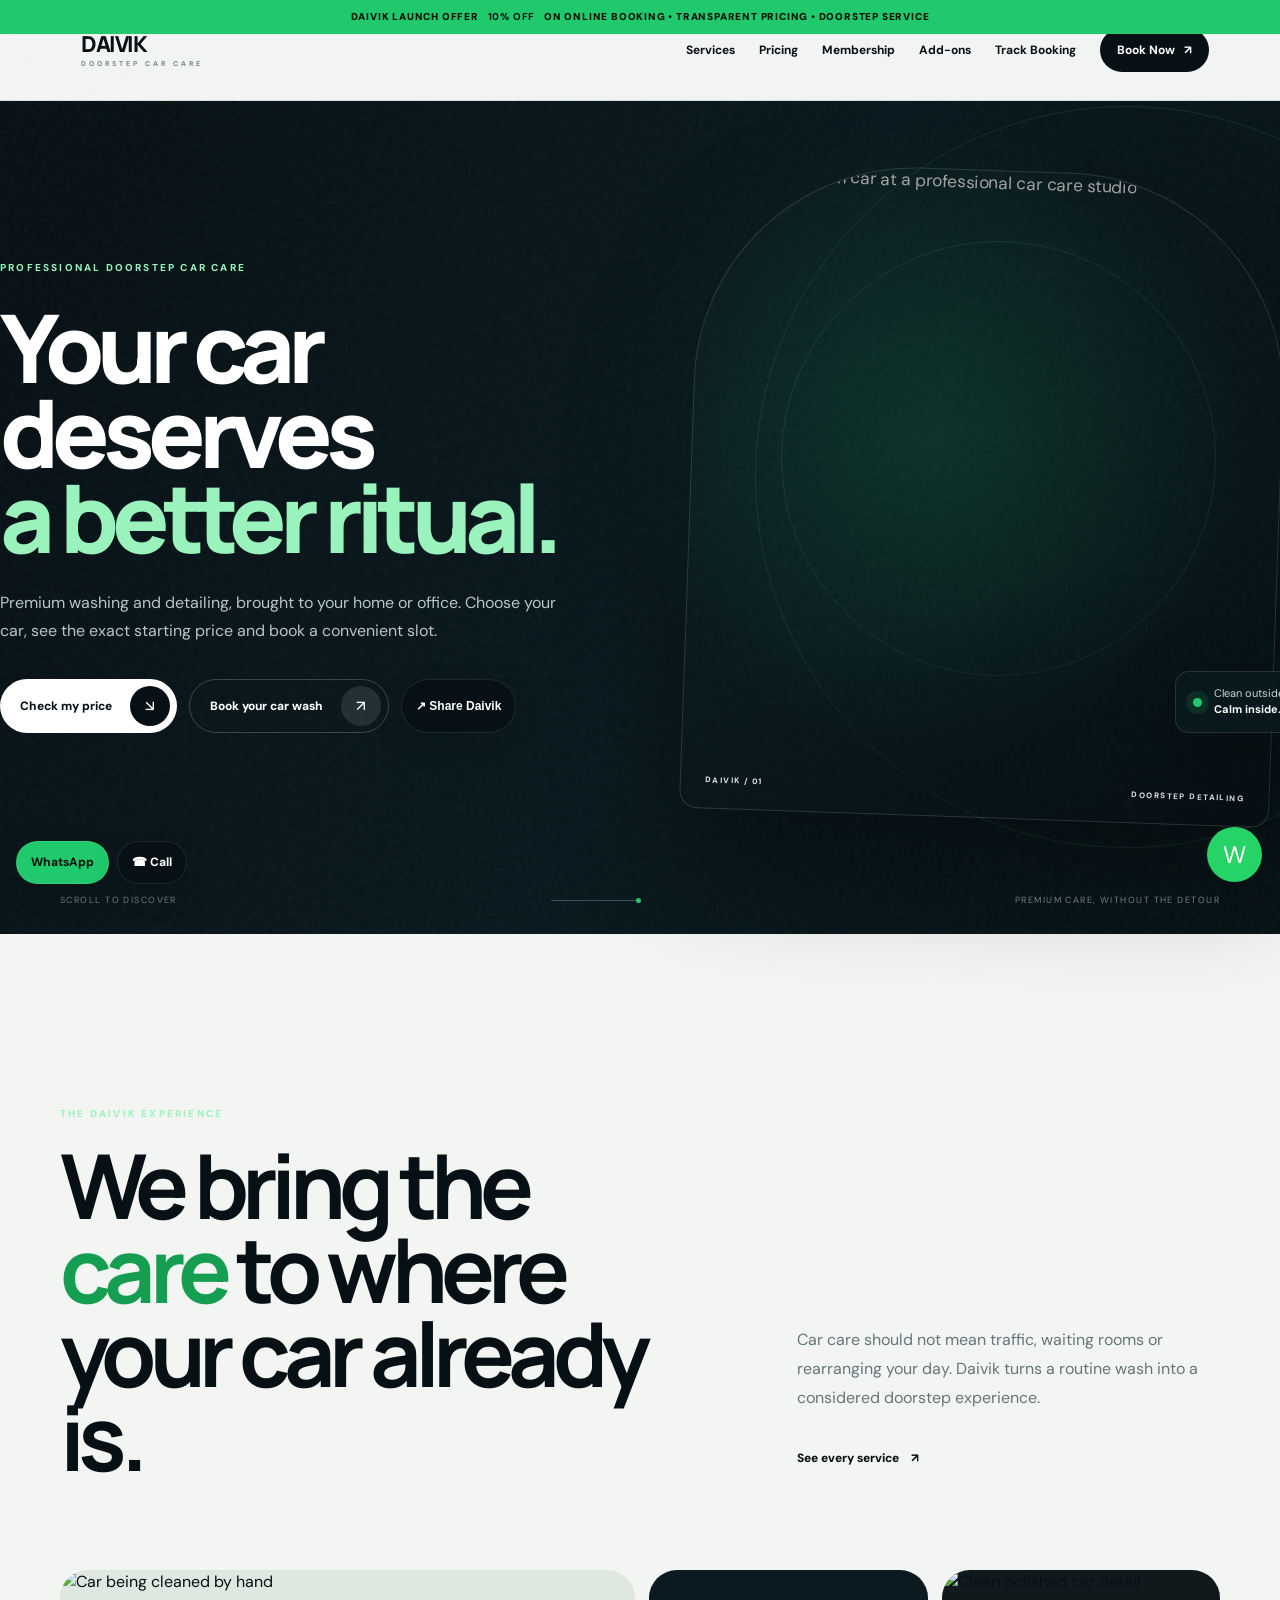
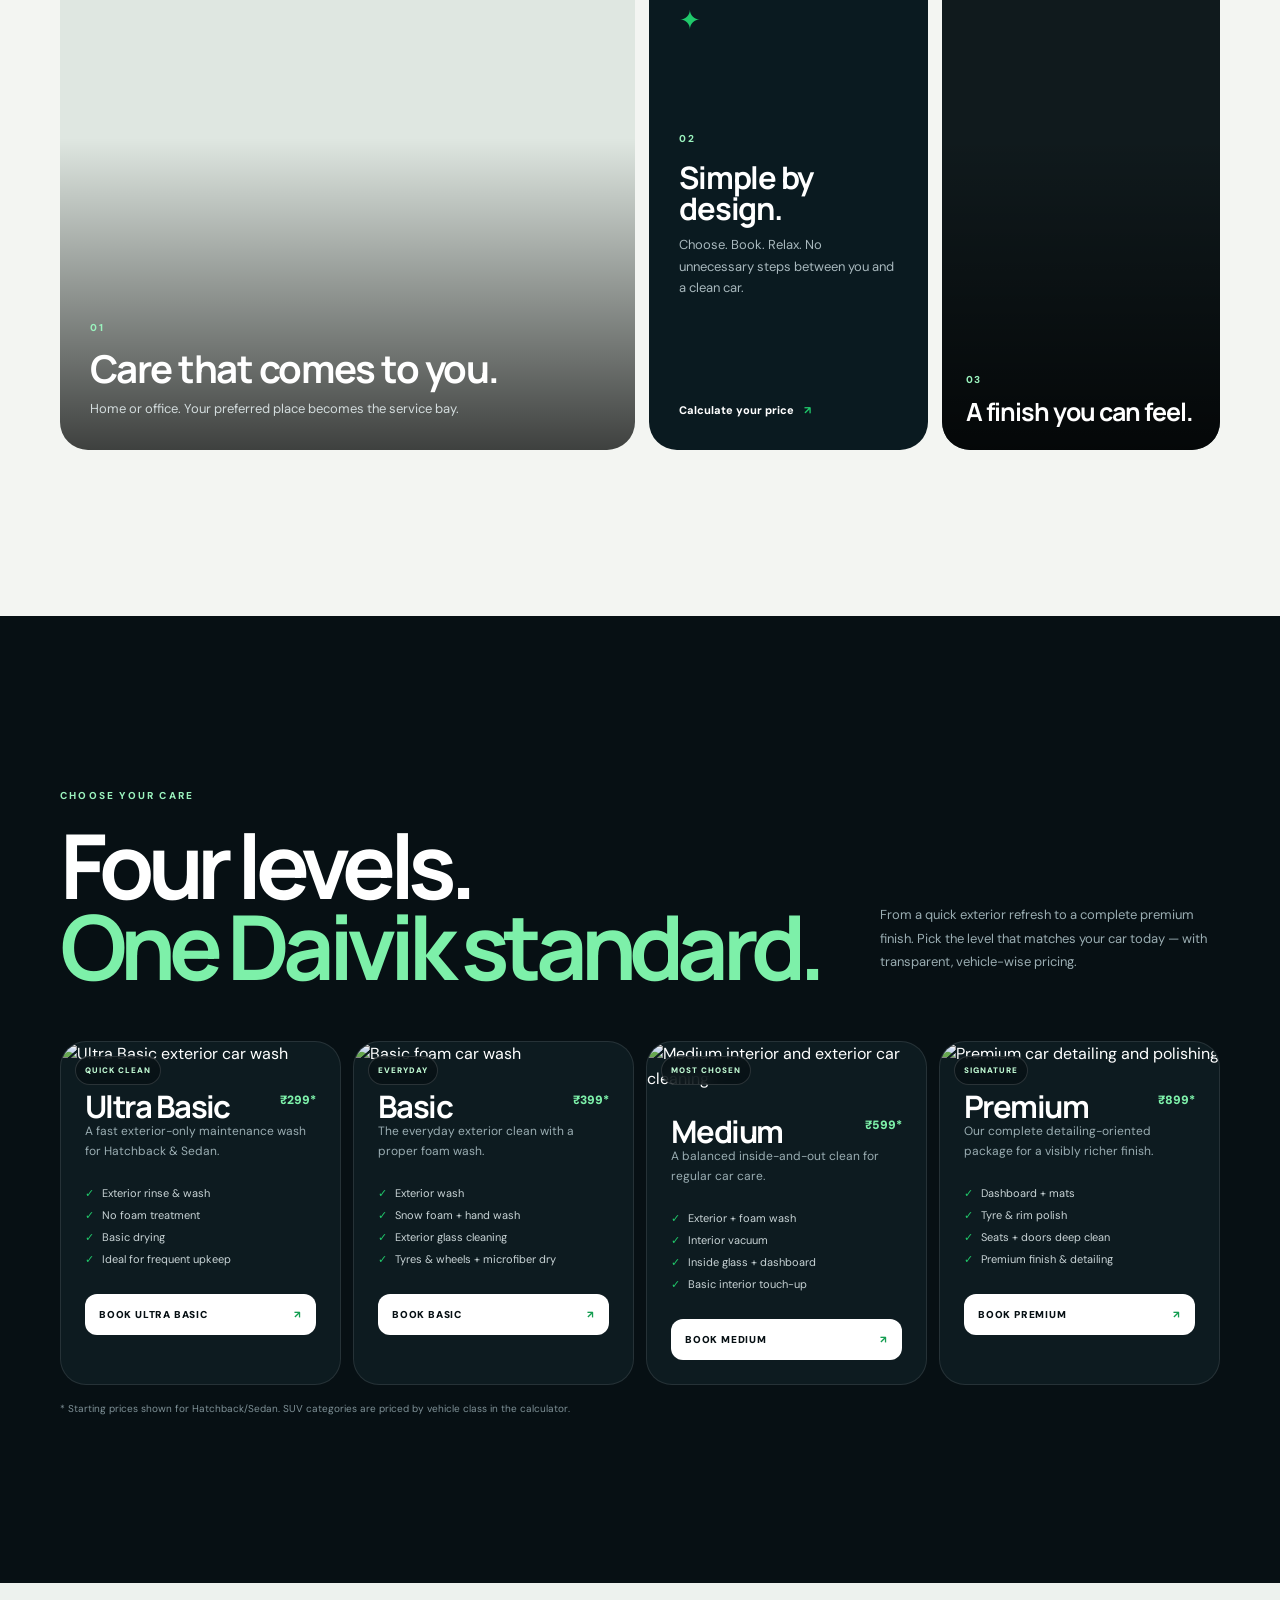
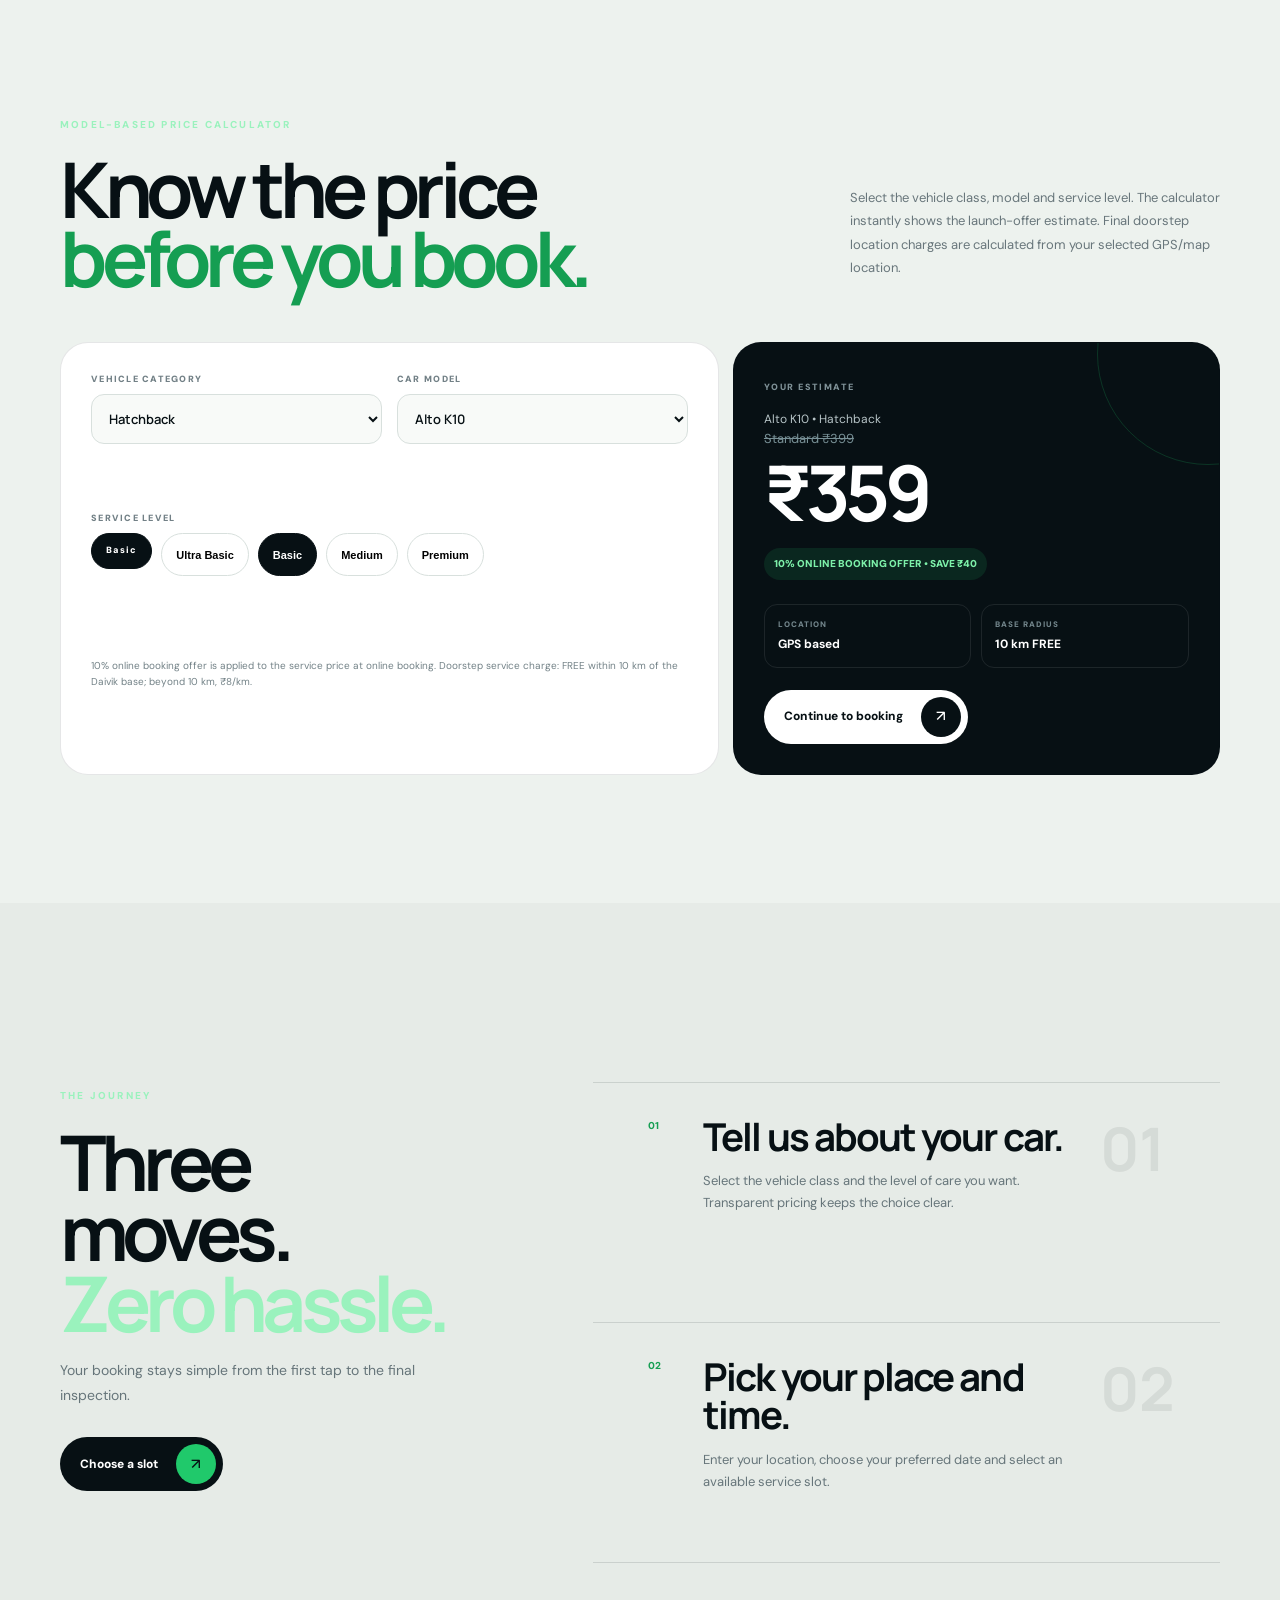
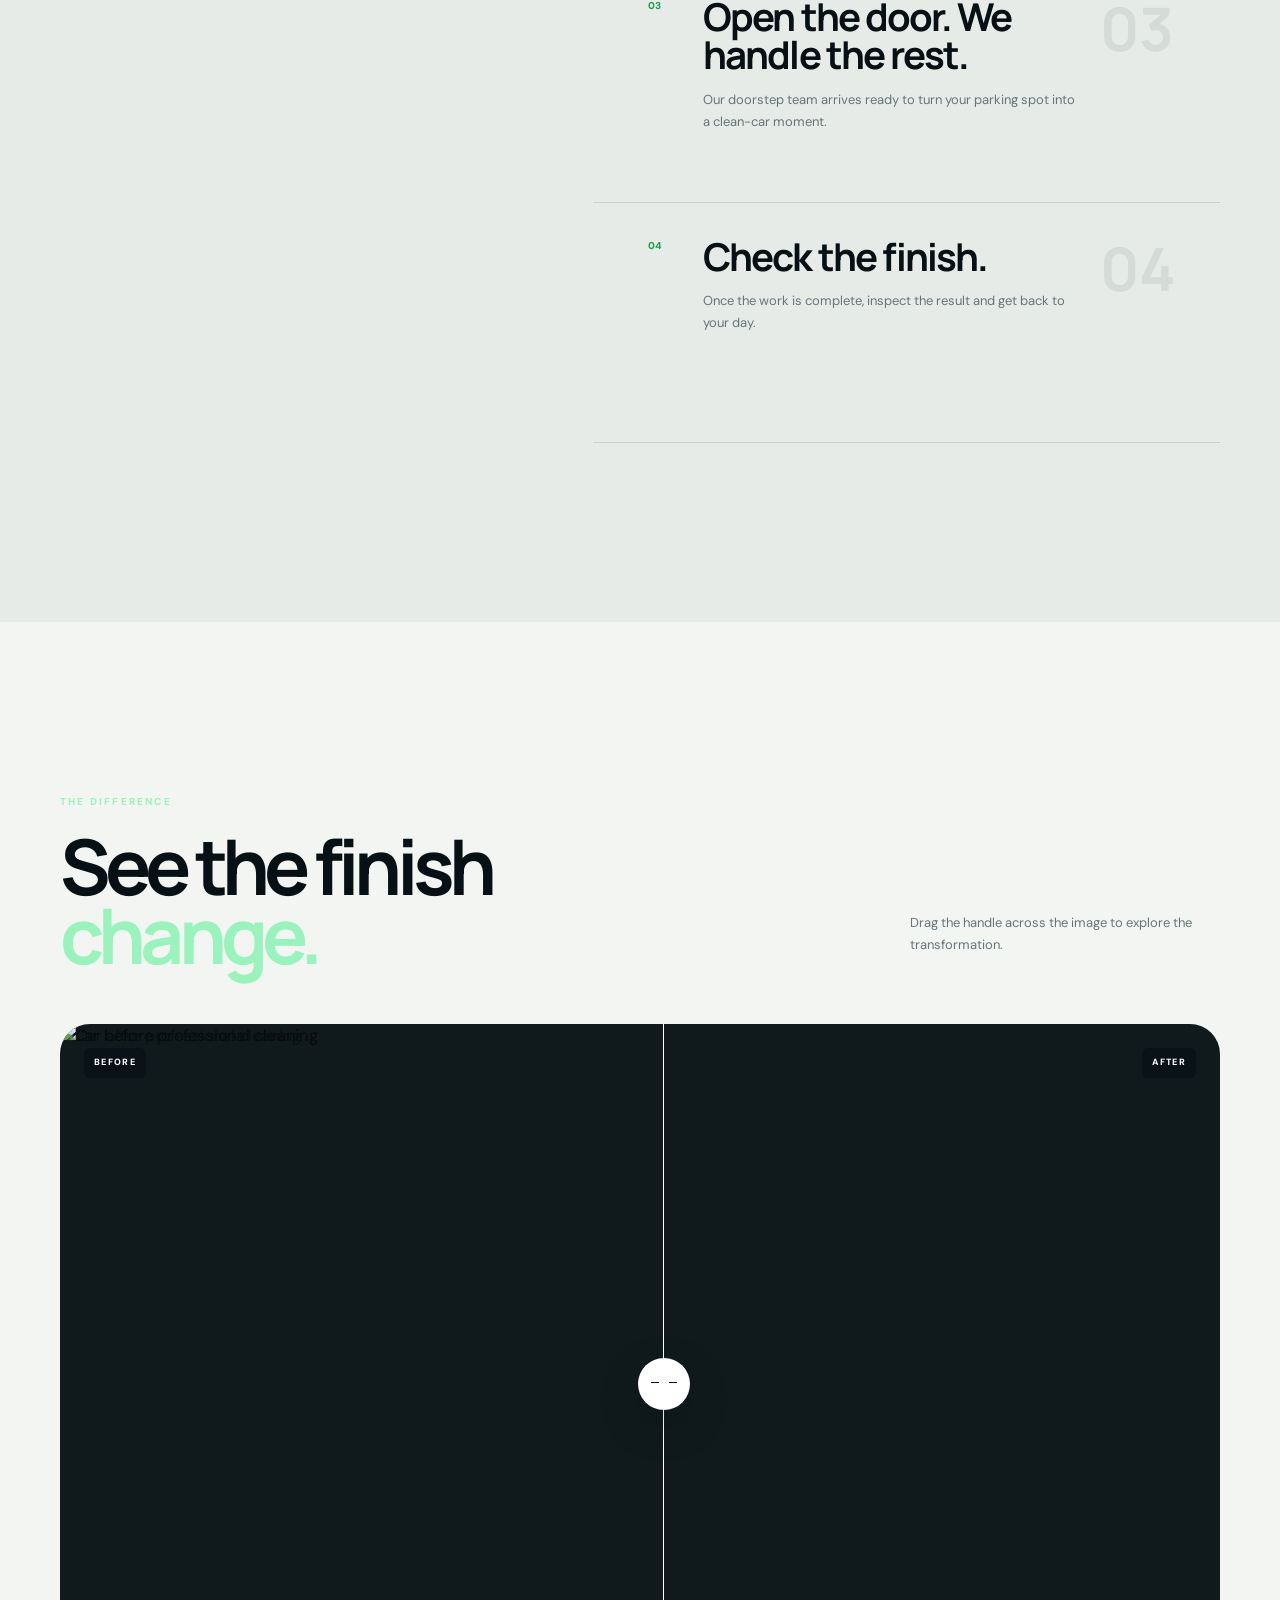
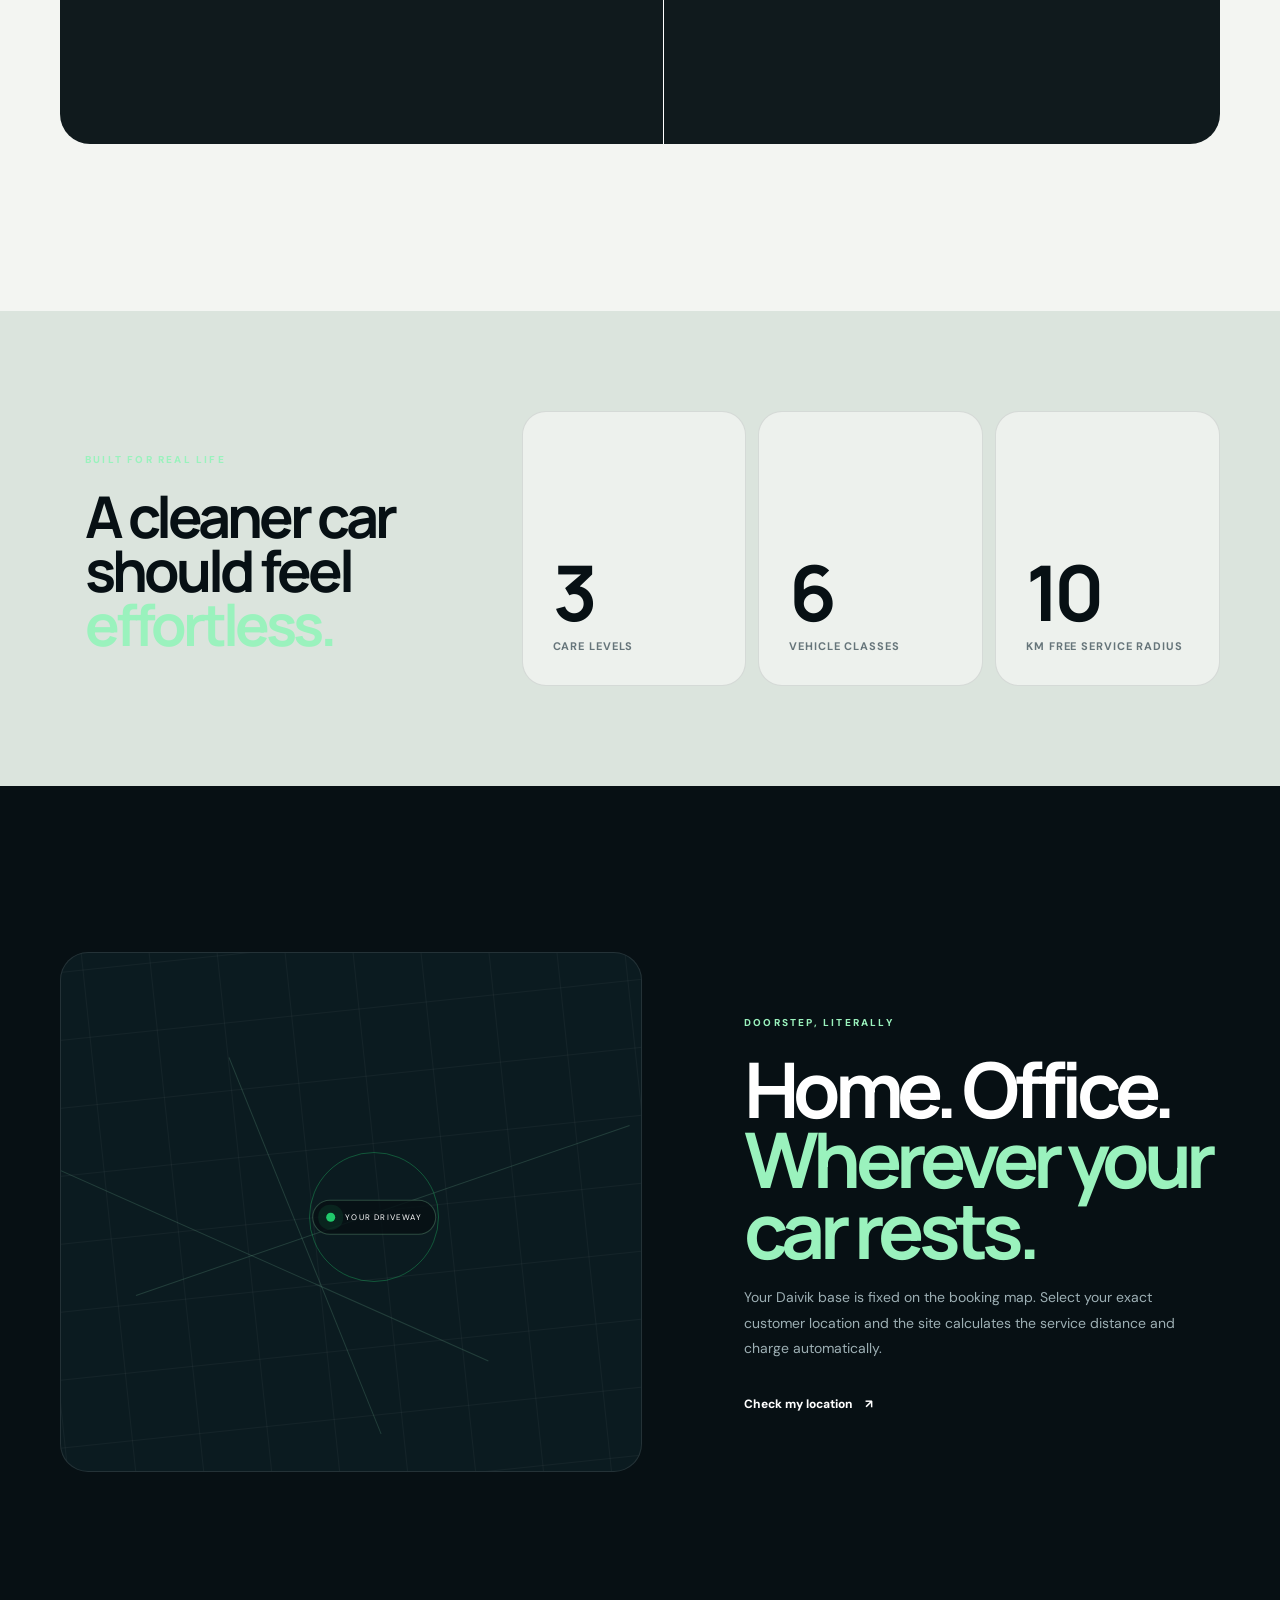
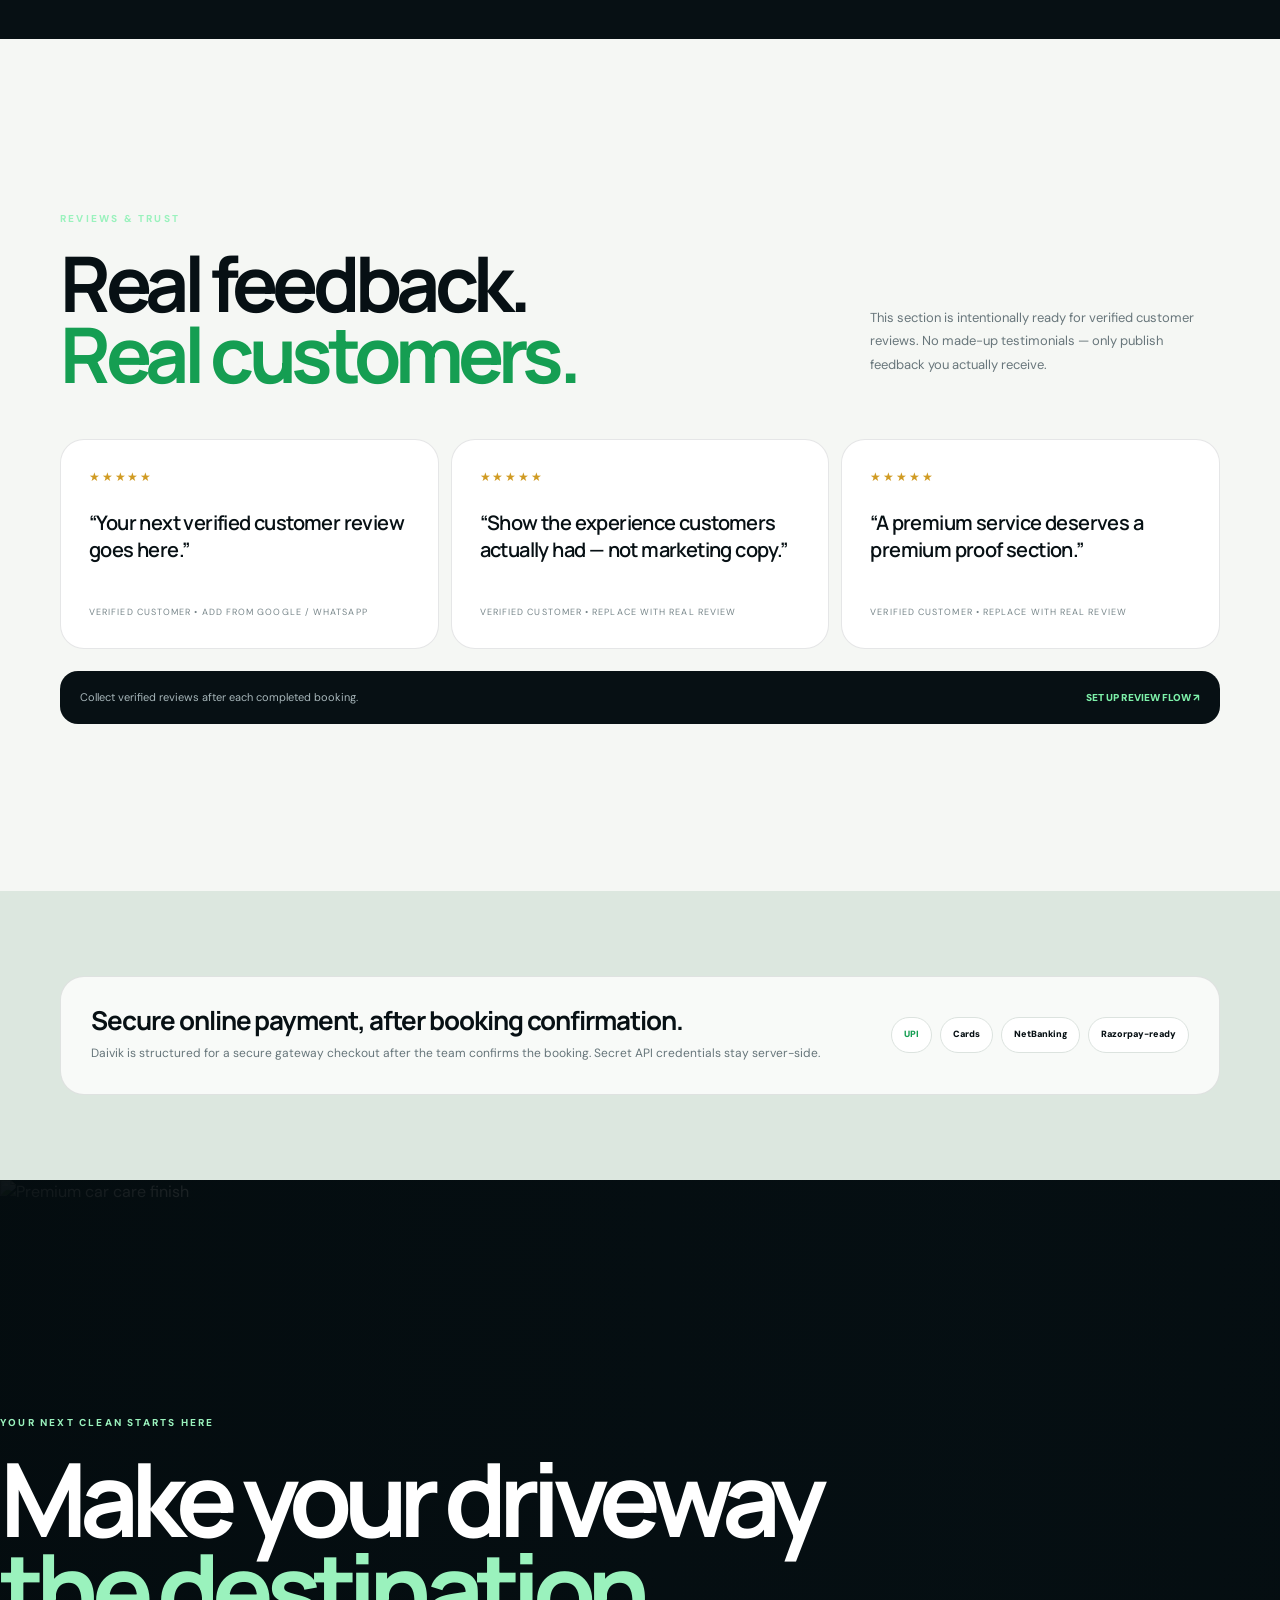
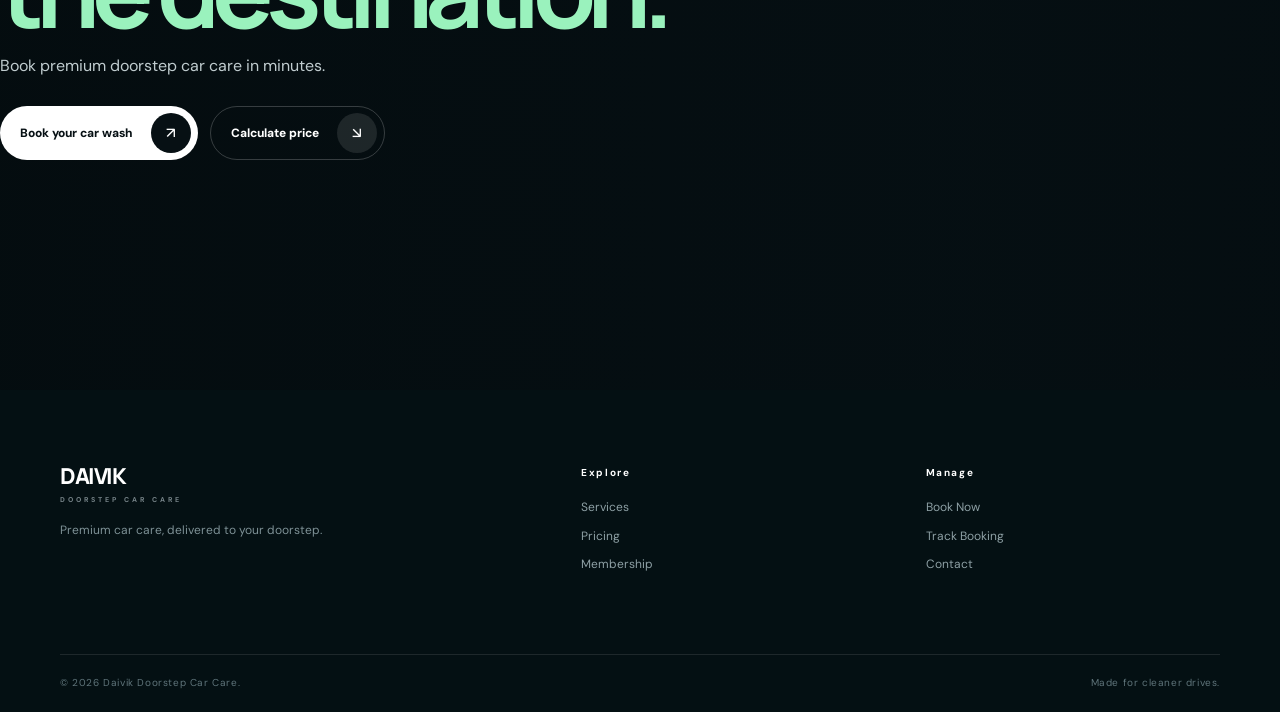
==== commit ec386bcf: "Clean growth layer markup" ====
--- a/index.html
+++ b/index.html
@@ -10,8 +10,11 @@
 <link rel="preconnect" href="https://images.unsplash.com">
 <link rel="stylesheet" href="assets/css/style.css?v=20261004a">
 <link rel="stylesheet" href="assets/css/home.css?v=20261004a">
-<link rel="stylesheet" href="assets/css/home-premium.css?v=20261004a">\n<link rel="stylesheet" href="assets/css/growth.css?v=20261004">
-<link rel="manifest" href="/manifest.webmanifest">\n<meta name="mobile-web-app-capable" content="yes">\n</head>
+<link rel="stylesheet" href="assets/css/home-premium.css?v=20261004a">
+<link rel="stylesheet" href="assets/css/growth.css?v=20261004">
+<link rel="manifest" href="/manifest.webmanifest">
+<meta name="mobile-web-app-capable" content="yes">
+</head>
 <body class="home">
 <div class="promo-bar">DAIVIK LAUNCH OFFER <b>10% OFF</b> ON ONLINE BOOKING • Transparent pricing • Doorstep service</div>
 <header class="home-header" id="homeHeader">
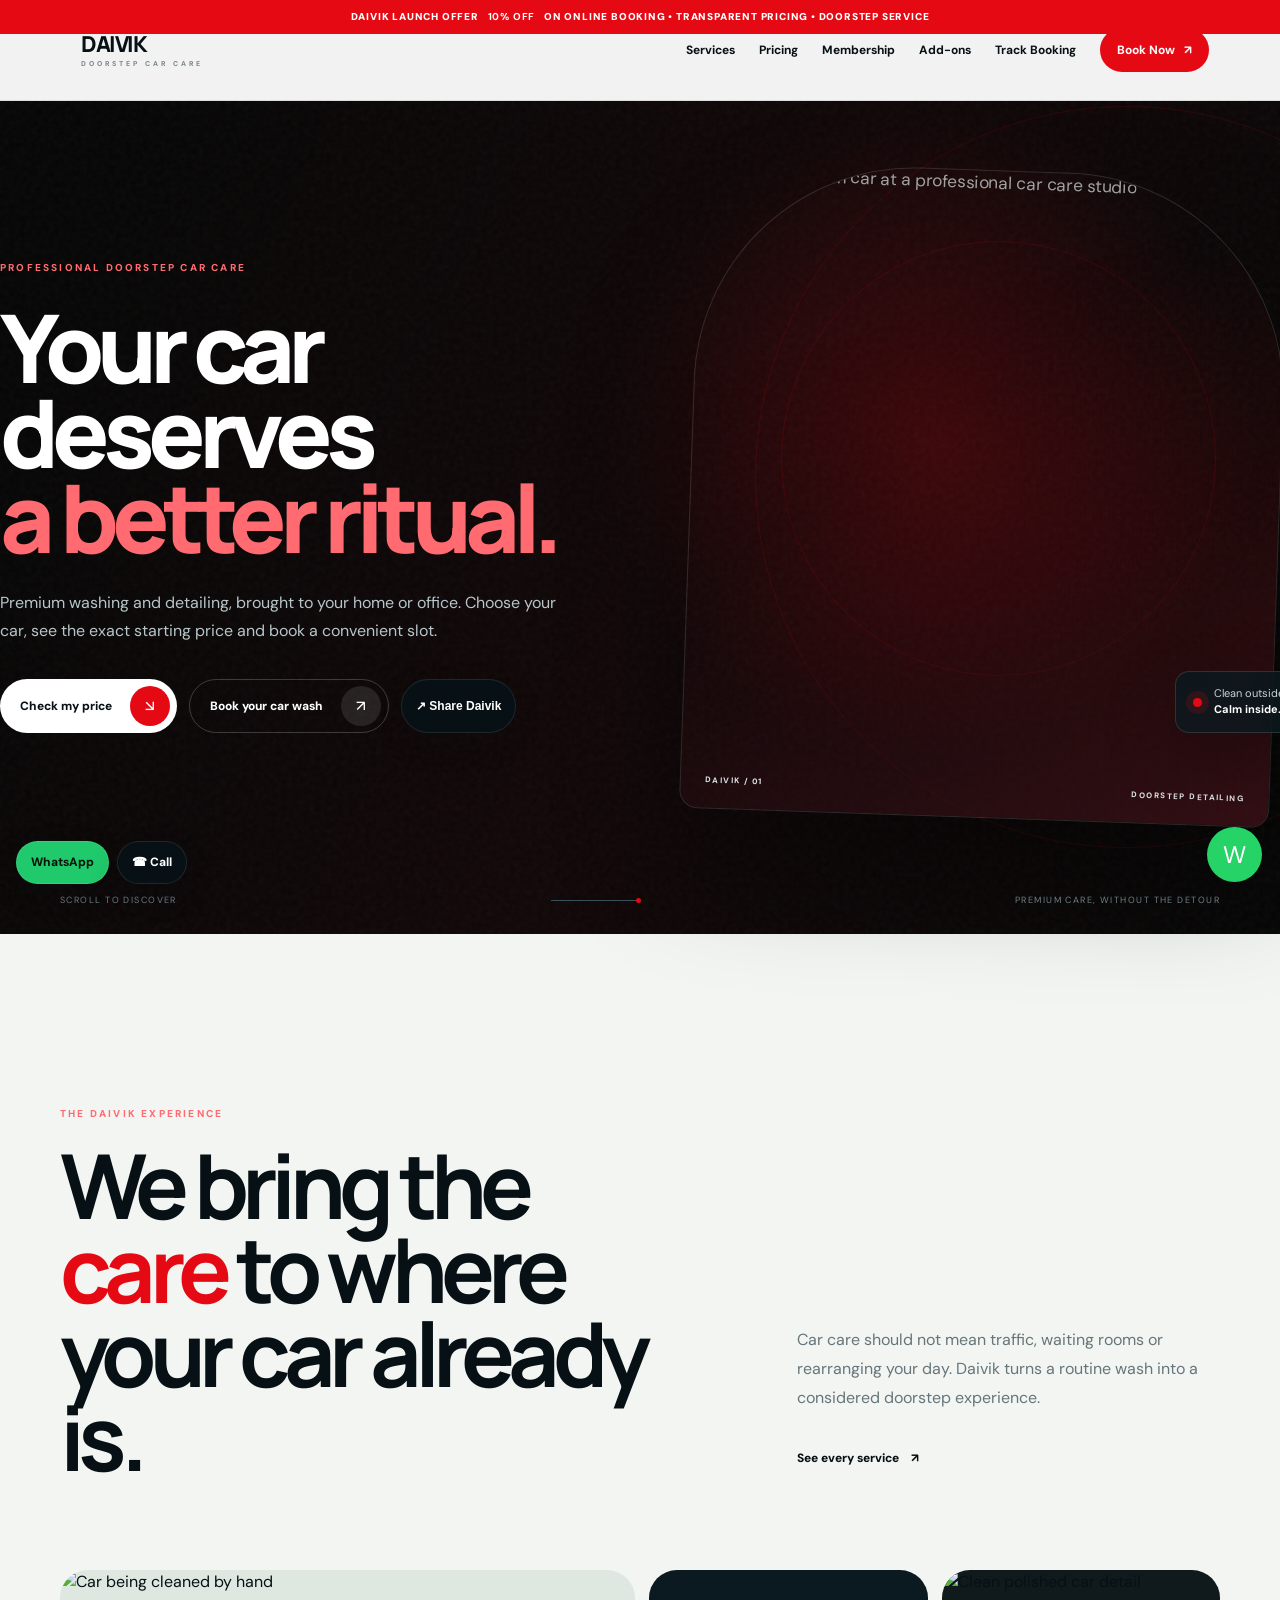
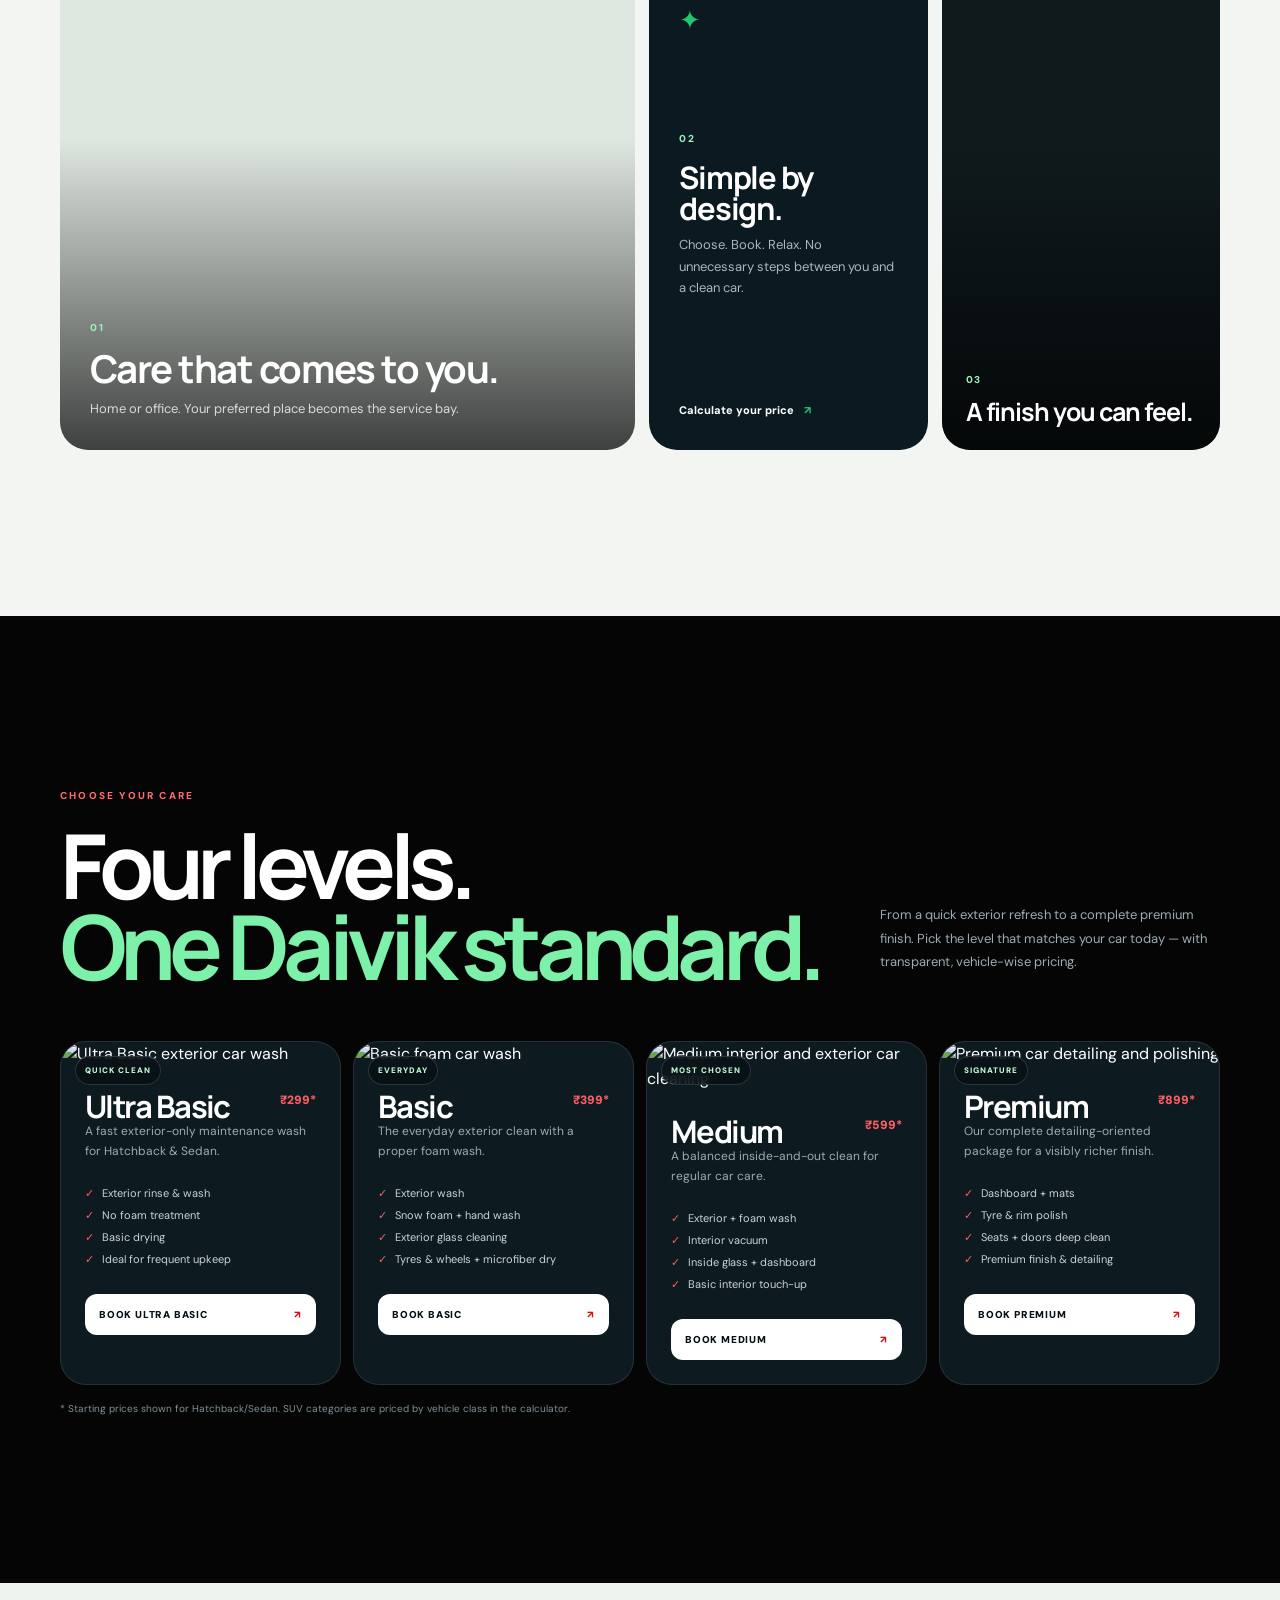
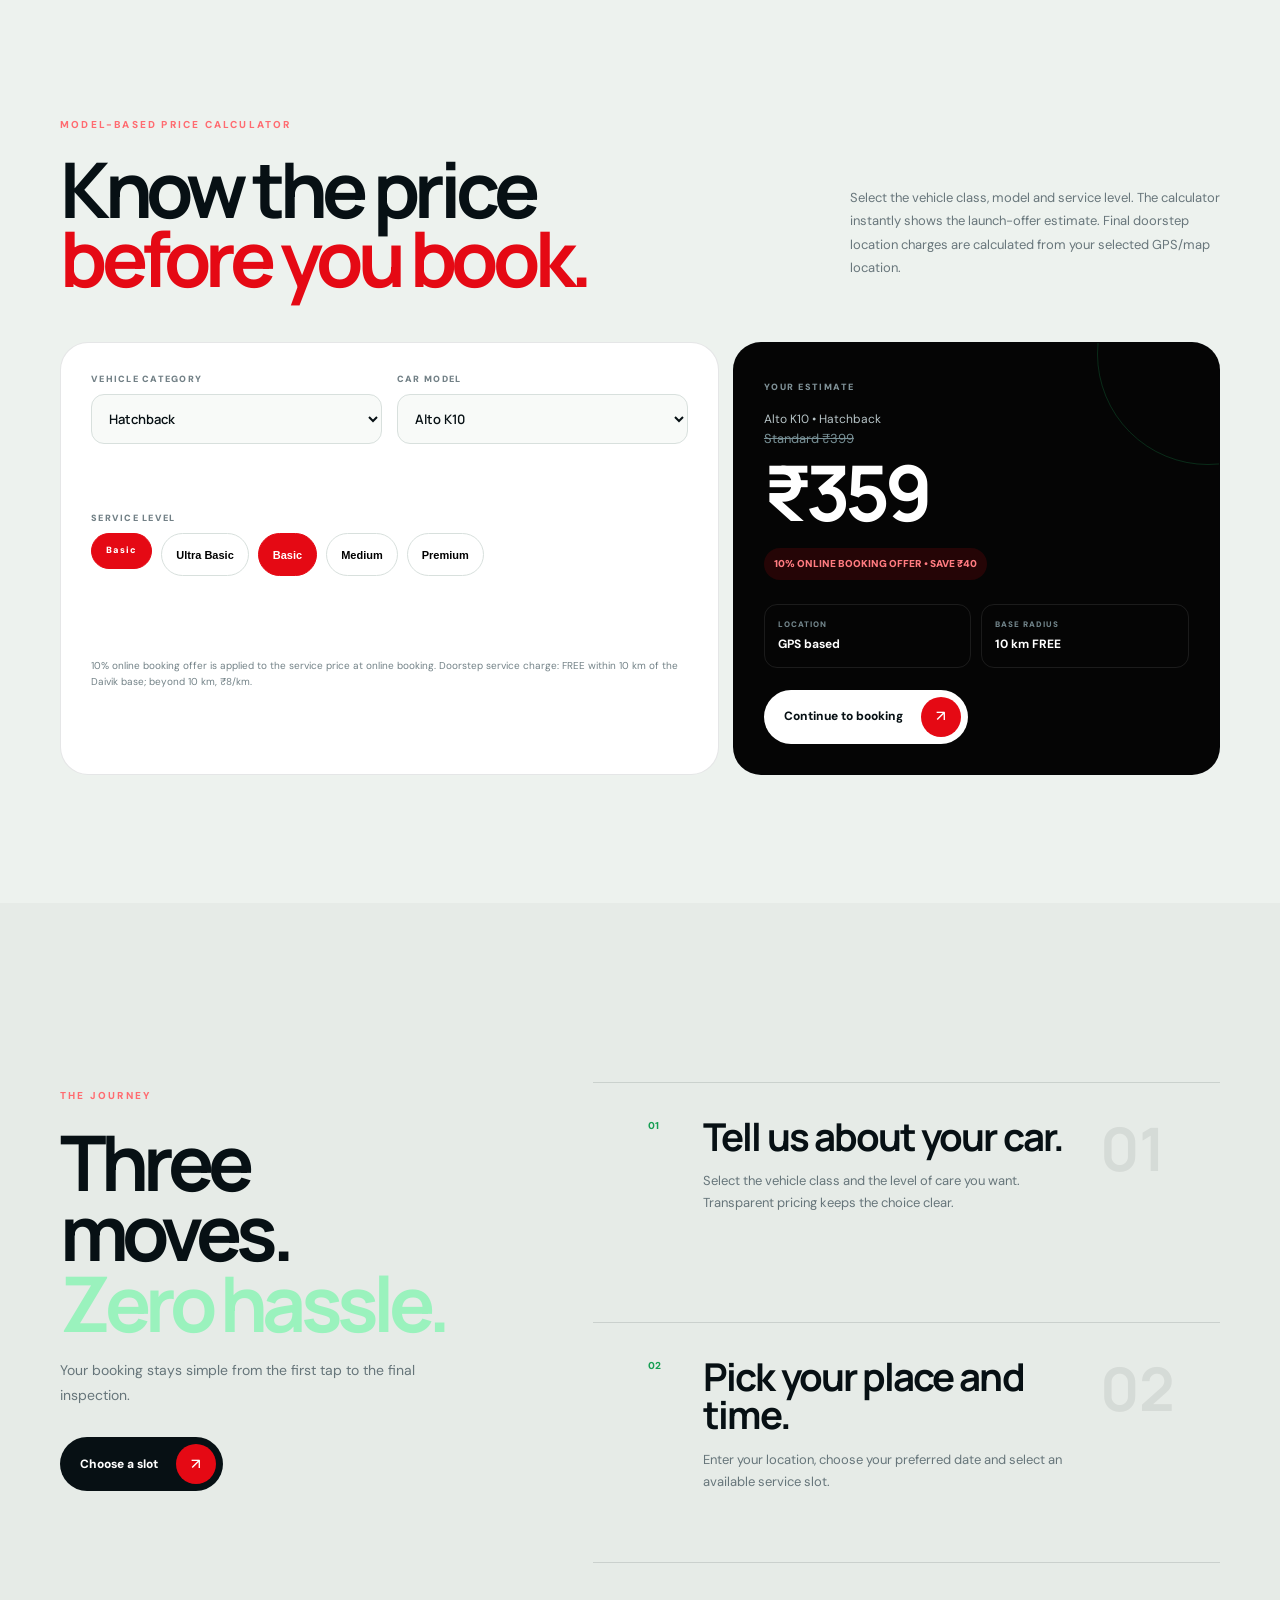
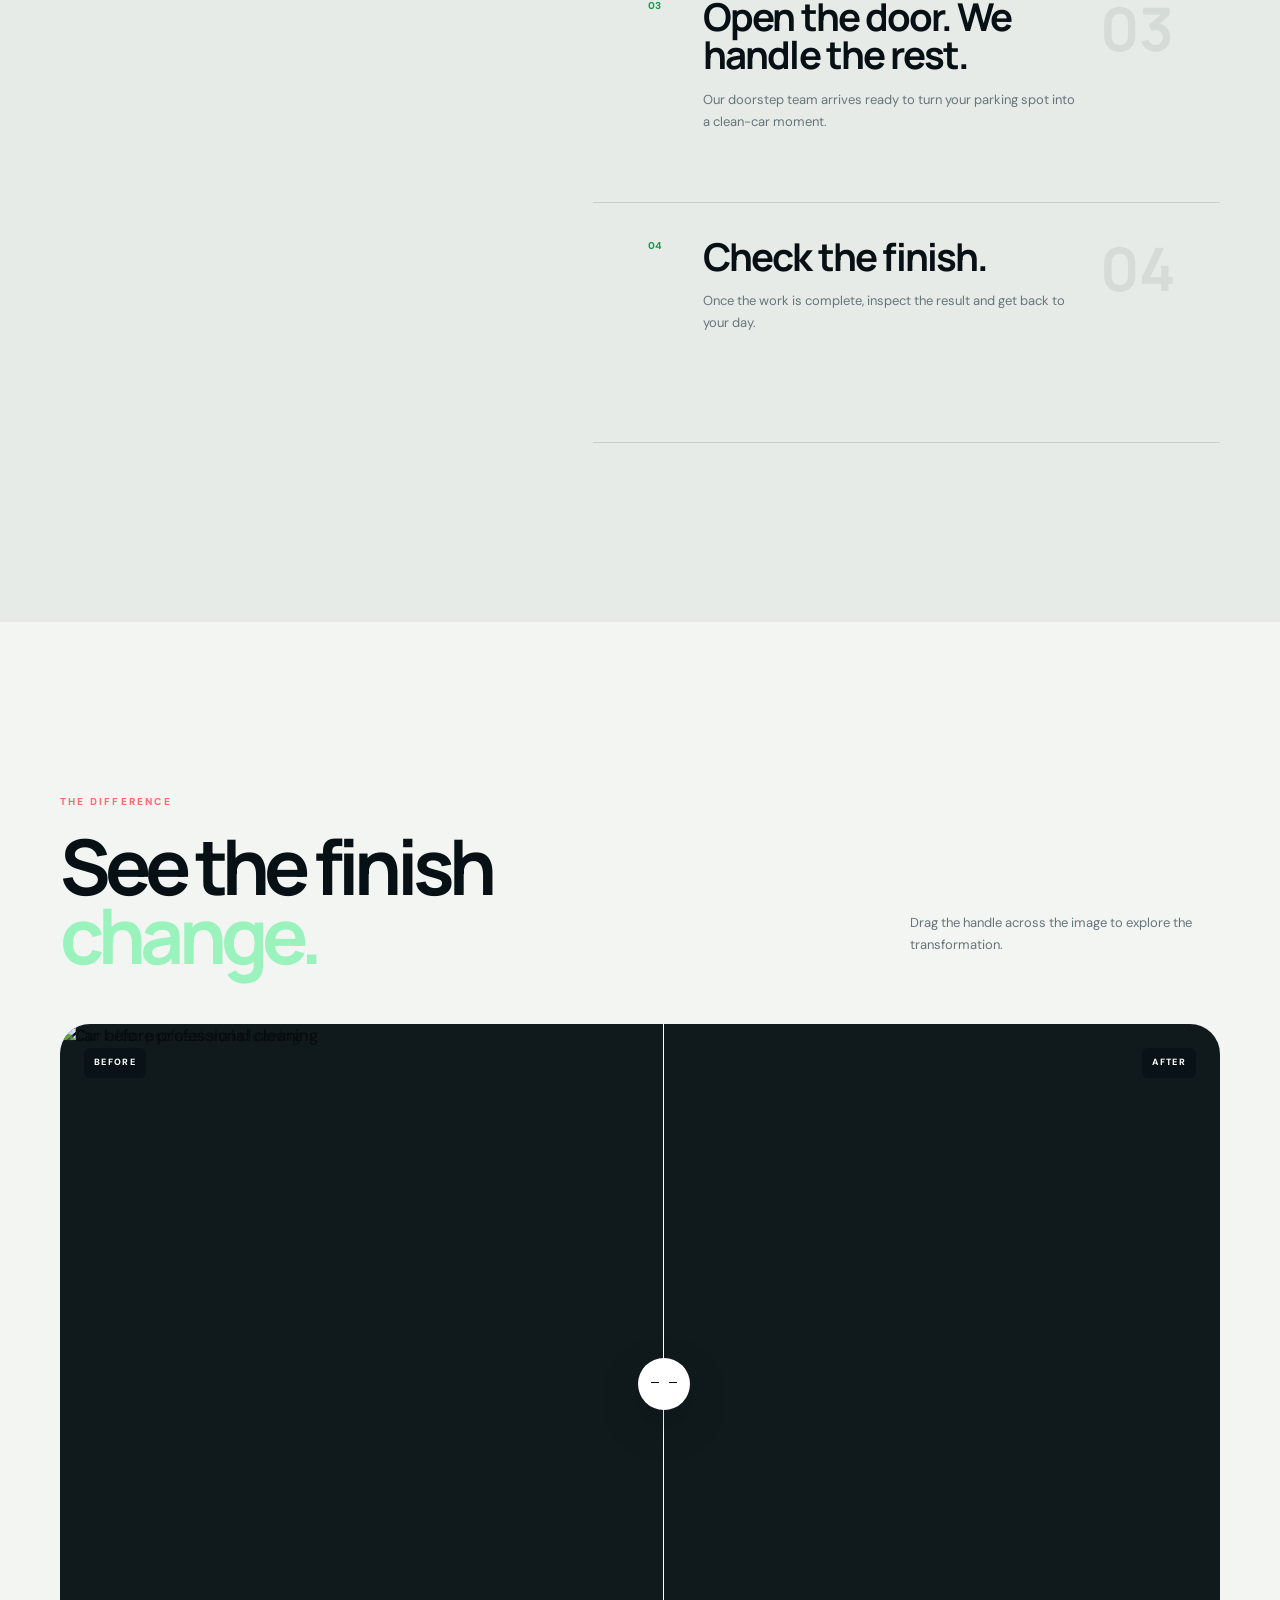
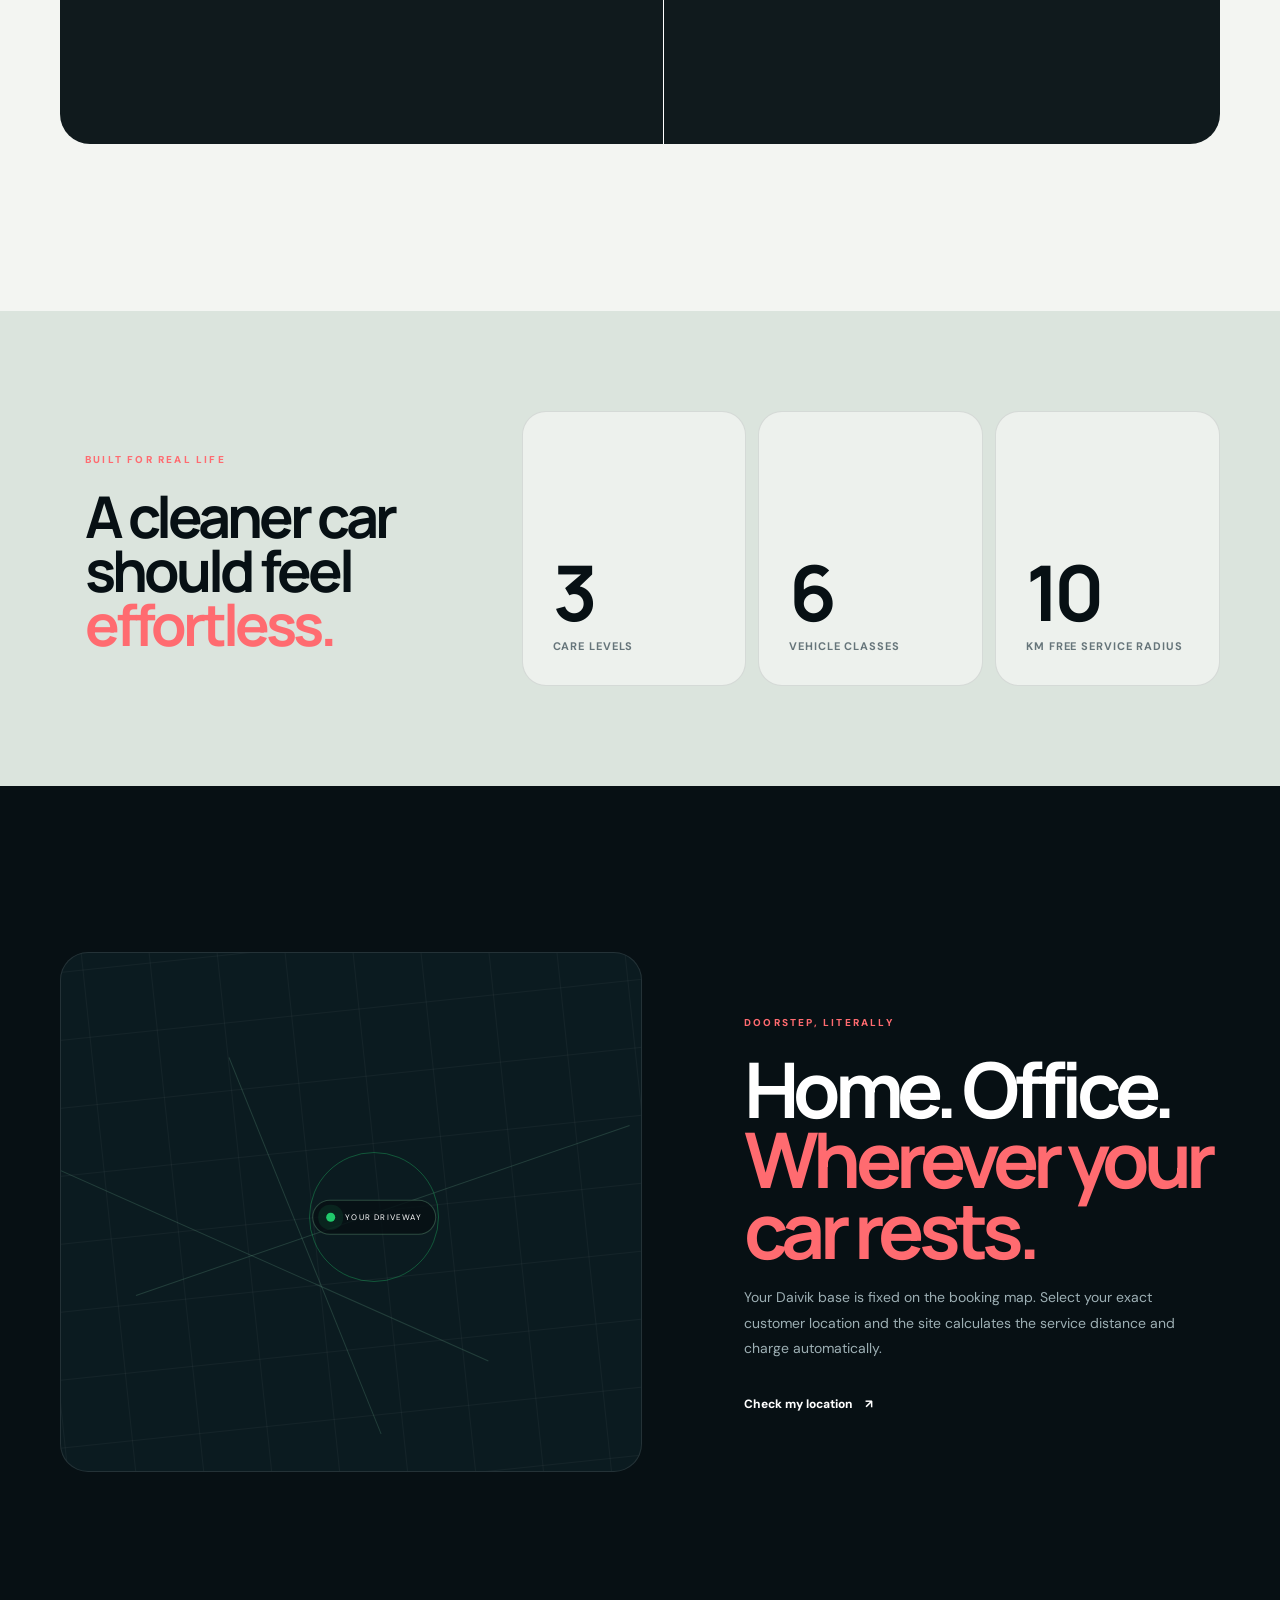
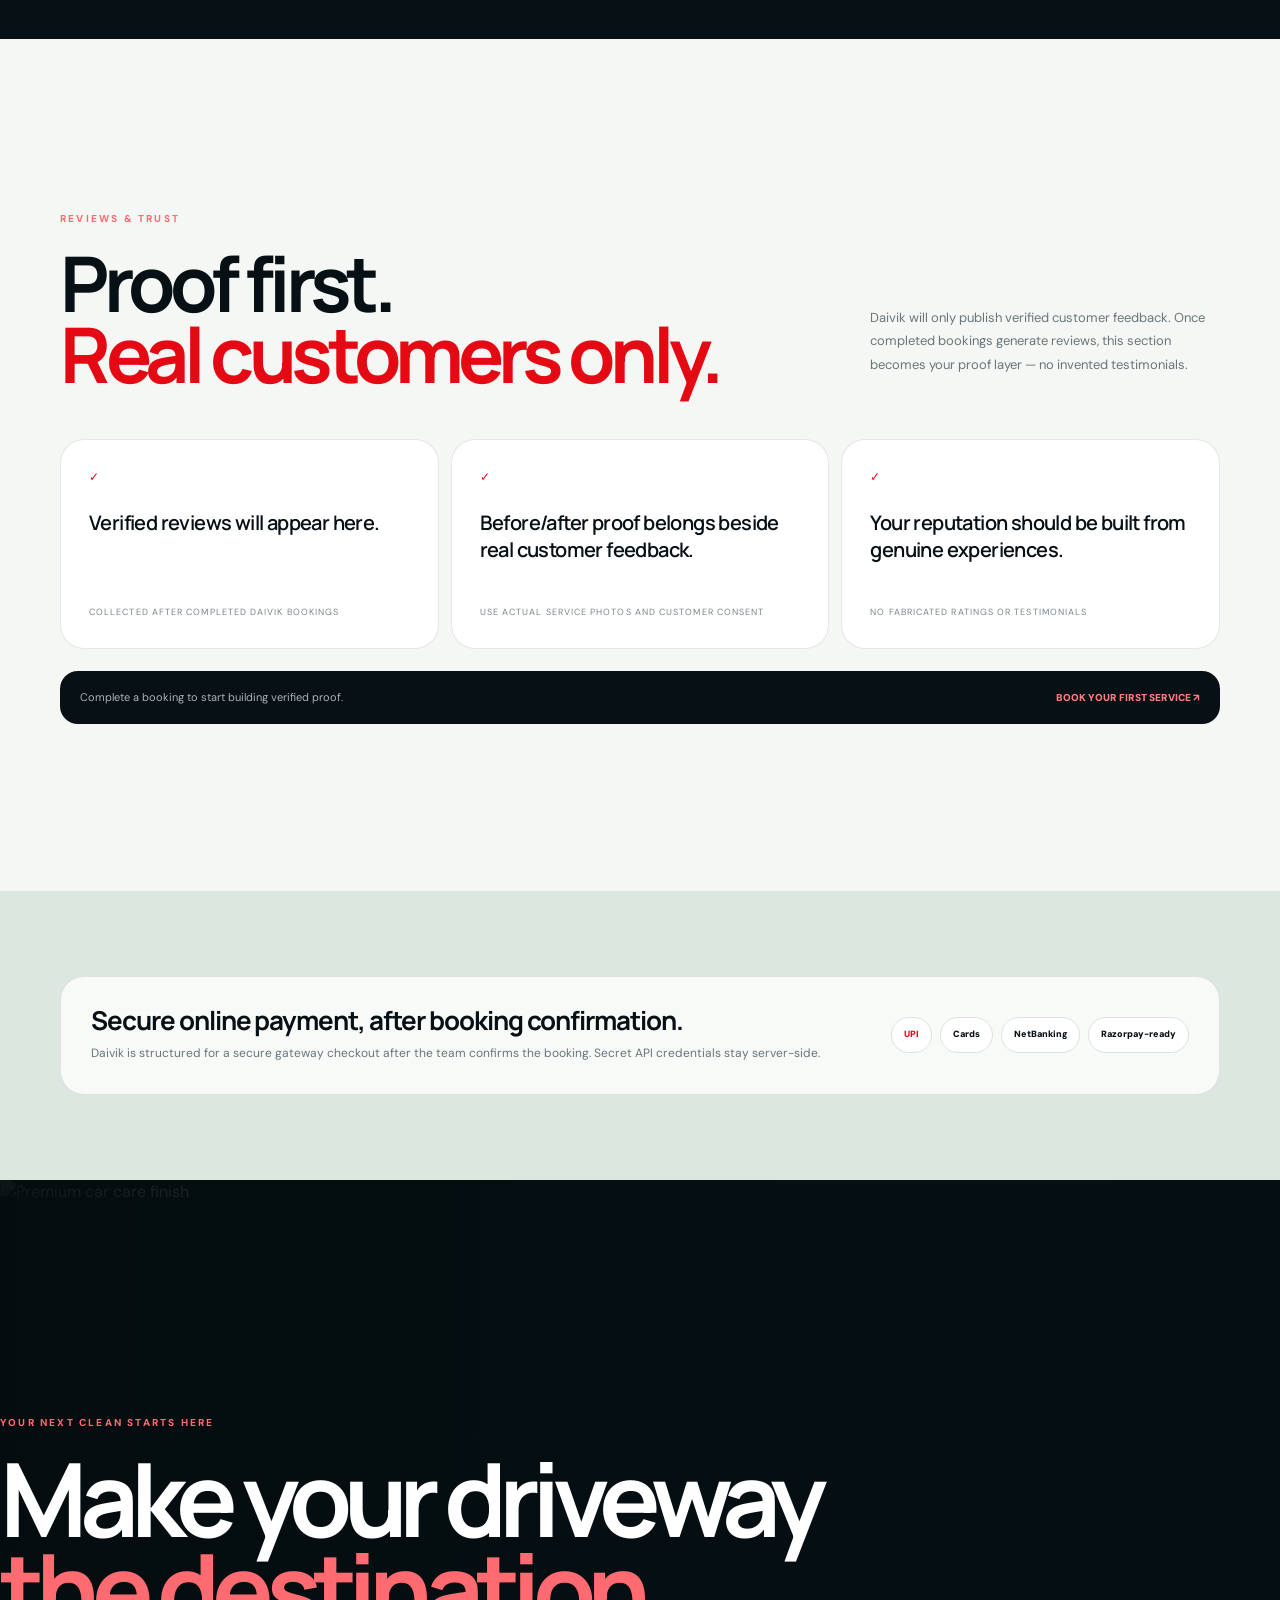
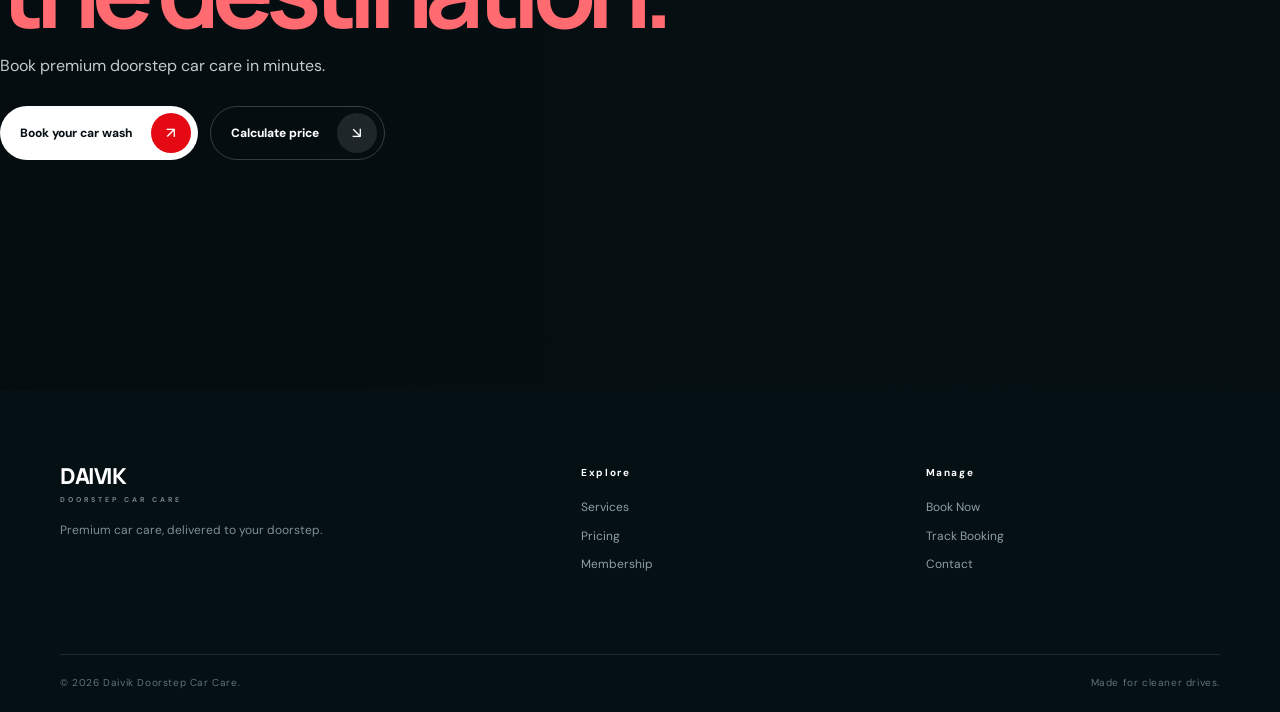
==== commit accd6e1a: "Remove placeholder testimonials and strengthen trust section" ====
--- a/index.html
+++ b/index.html
@@ -91,7 +91,7 @@
 
 <section class="location-scene"><div class="c location-grid"><div class="location-map reveal"><div class="map-grid"></div><div class="map-road map-road-a"></div><div class="map-road map-road-b"></div><div class="map-road map-road-c"></div><div class="map-pin"><i></i><span>YOUR DRIVEWAY</span></div><div class="map-pulse"></div></div><div class="location-copy reveal"><span class="eyebrow">DOORSTEP, LITERALLY</span><h2>Home. Office.<br><em>Wherever your car rests.</em></h2><p>Your Daivik base is fixed on the booking map. Select your exact customer location and the site calculates the service distance and charge automatically.</p><a class="text-link light-link" href="booking.html">Check my location <span>↗</span></a></div></div></section>
 
-<section class="review-scene"><div class="c"><div class="review-head reveal"><div><span class="eyebrow">REVIEWS & TRUST</span><h2>Real feedback.<br><em>Real customers.</em></h2></div><p>This section is intentionally ready for verified customer reviews. No made-up testimonials — only publish feedback you actually receive.</p></div><div class="review-grid"><article class="review-card reveal"><span class="review-stars">★★★★★</span><blockquote>“Your next verified customer review goes here.”</blockquote><small>Verified customer • Add from Google / WhatsApp</small></article><article class="review-card reveal"><span class="review-stars">★★★★★</span><blockquote>“Show the experience customers actually had — not marketing copy.”</blockquote><small>Verified customer • Replace with real review</small></article><article class="review-card reveal"><span class="review-stars">★★★★★</span><blockquote>“A premium service deserves a premium proof section.”</blockquote><small>Verified customer • Replace with real review</small></article></div><div class="review-cta reveal"><span>Collect verified reviews after each completed booking.</span><a href="contact.html">Set up review flow ↗</a></div></div></section>
+<section class="review-scene"><div class="c"><div class="review-head reveal"><div><span class="eyebrow">REVIEWS & TRUST</span><h2>Proof first.<br><em>Real customers only.</em></h2></div><p>Daivik will only publish verified customer feedback. Once completed bookings generate reviews, this section becomes your proof layer — no invented testimonials.</p></div><div class="review-grid"><article class="review-card reveal"><span class="review-stars">✓</span><blockquote>Verified reviews will appear here.</blockquote><small>Collected after completed Daivik bookings</small></article><article class="review-card reveal"><span class="review-stars">✓</span><blockquote>Before/after proof belongs beside real customer feedback.</blockquote><small>Use actual service photos and customer consent</small></article><article class="review-card reveal"><span class="review-stars">✓</span><blockquote>Your reputation should be built from genuine experiences.</blockquote><small>No fabricated ratings or testimonials</small></article></div><div class="review-cta reveal"><span>Complete a booking to start building verified proof.</span><a href="booking.html">Book your first service ↗</a></div></div></section>
 
 <section class="payment-scene"><div class="c"><div class="payment-strip reveal"><div><strong>Secure online payment, after booking confirmation.</strong><p>Daivik is structured for a secure gateway checkout after the team confirms the booking. Secret API credentials stay server-side.</p></div><div class="payment-badges"><span class="live">UPI</span><span>Cards</span><span>NetBanking</span><span>Razorpay-ready</span></div></div></div></section>
 
--- a/assets/css/home-premium.css
+++ b/assets/css/home-premium.css
@@ -8,3 +8,6 @@
 
 /* Professional vehicle selector */
 .custom-model-wrap{margin-top:8px}.custom-model-wrap input{width:100%;box-sizing:border-box;padding:11px 12px;border:1px solid #cfdcd5;border-radius:10px;background:#fff;color:#10201b}.field-hint{display:block;margin-top:6px;color:#71817b;font-size:10px}.calc-field select{transition:border-color .2s,box-shadow .2s}.calc-field select:focus{border-color:#35a86a;box-shadow:0 0 0 3px rgba(53,168,106,.12);outline:none}.calc-options .calc-chip:disabled{opacity:.32;filter:grayscale(1)}
+
+/* DAIVIK RED/BLACK REFINEMENT */
+:root{--dp-green:#e50914;--dp-green-soft:#ff6b70;--dp-dark:#050505;--dp-ink:#070707;--dp-paper:#f6f6f6;--dp-muted:#6d6d72}.promo-bar{background:#e50914;color:#fff}.home-header.is-scrolled .home-nav{background:rgba(250,250,250,.9);border-color:rgba(229,9,20,.18)}.home-links a:hover{color:#e50914}.home-links .home-book{background:#e50914;color:#fff}.home-links .home-book:hover{background:#b80710}.calc-chip.active{background:#e50914;border-color:#e50914}.calc-result{background:#050505}.calc-discount{background:rgba(229,9,20,.14);color:#ff7b80}.calc-field select:focus,.calc-field input:focus{outline:2px solid rgba(229,9,20,.16);border-color:#e50914}.front-services{background:#050505}.service-choice:hover{border-color:rgba(229,9,20,.55)}.service-choice li:before,.service-choice .price{color:#ff5b62}.service-choice a span{color:#e50914}.review-stars{color:#e50914}.review-head h2 em,.calc-head h2 em{color:#e50914}.payment-badges .live{color:#e50914}.hero-scene:before{background:radial-gradient(circle at 73% 45%,rgba(229,9,20,.22),transparent 31%),linear-gradient(115deg,#050505 10%,#100607 55%,#050505)}.hero-title em{color:#ff6b70}.hero-line span,.eyebrow{color:#ff6b70}.hero-floating-dot{background:#e50914;box-shadow:0 0 0 7px rgba(229,9,20,.15)}.hero-bottom-inner i:after{background:#e50914}.hero-orbit{border-color:rgba(229,9,20,.14)}.motion-btn-dark b{background:#e50914;color:#fff}.motion-btn-light b{background:#e50914}.intro-statement h2 span{color:#e50914}.review-cta a{color:#ff7b80}.numbers-copy h2 em,.location-copy h2 em,.final-inner h2 em{color:#ff6b70}.hero-image-shell:after{content:"";position:absolute;inset:0;background:linear-gradient(145deg,transparent 40%,rgba(229,9,20,.20));mix-blend-mode:screen;pointer-events:none}
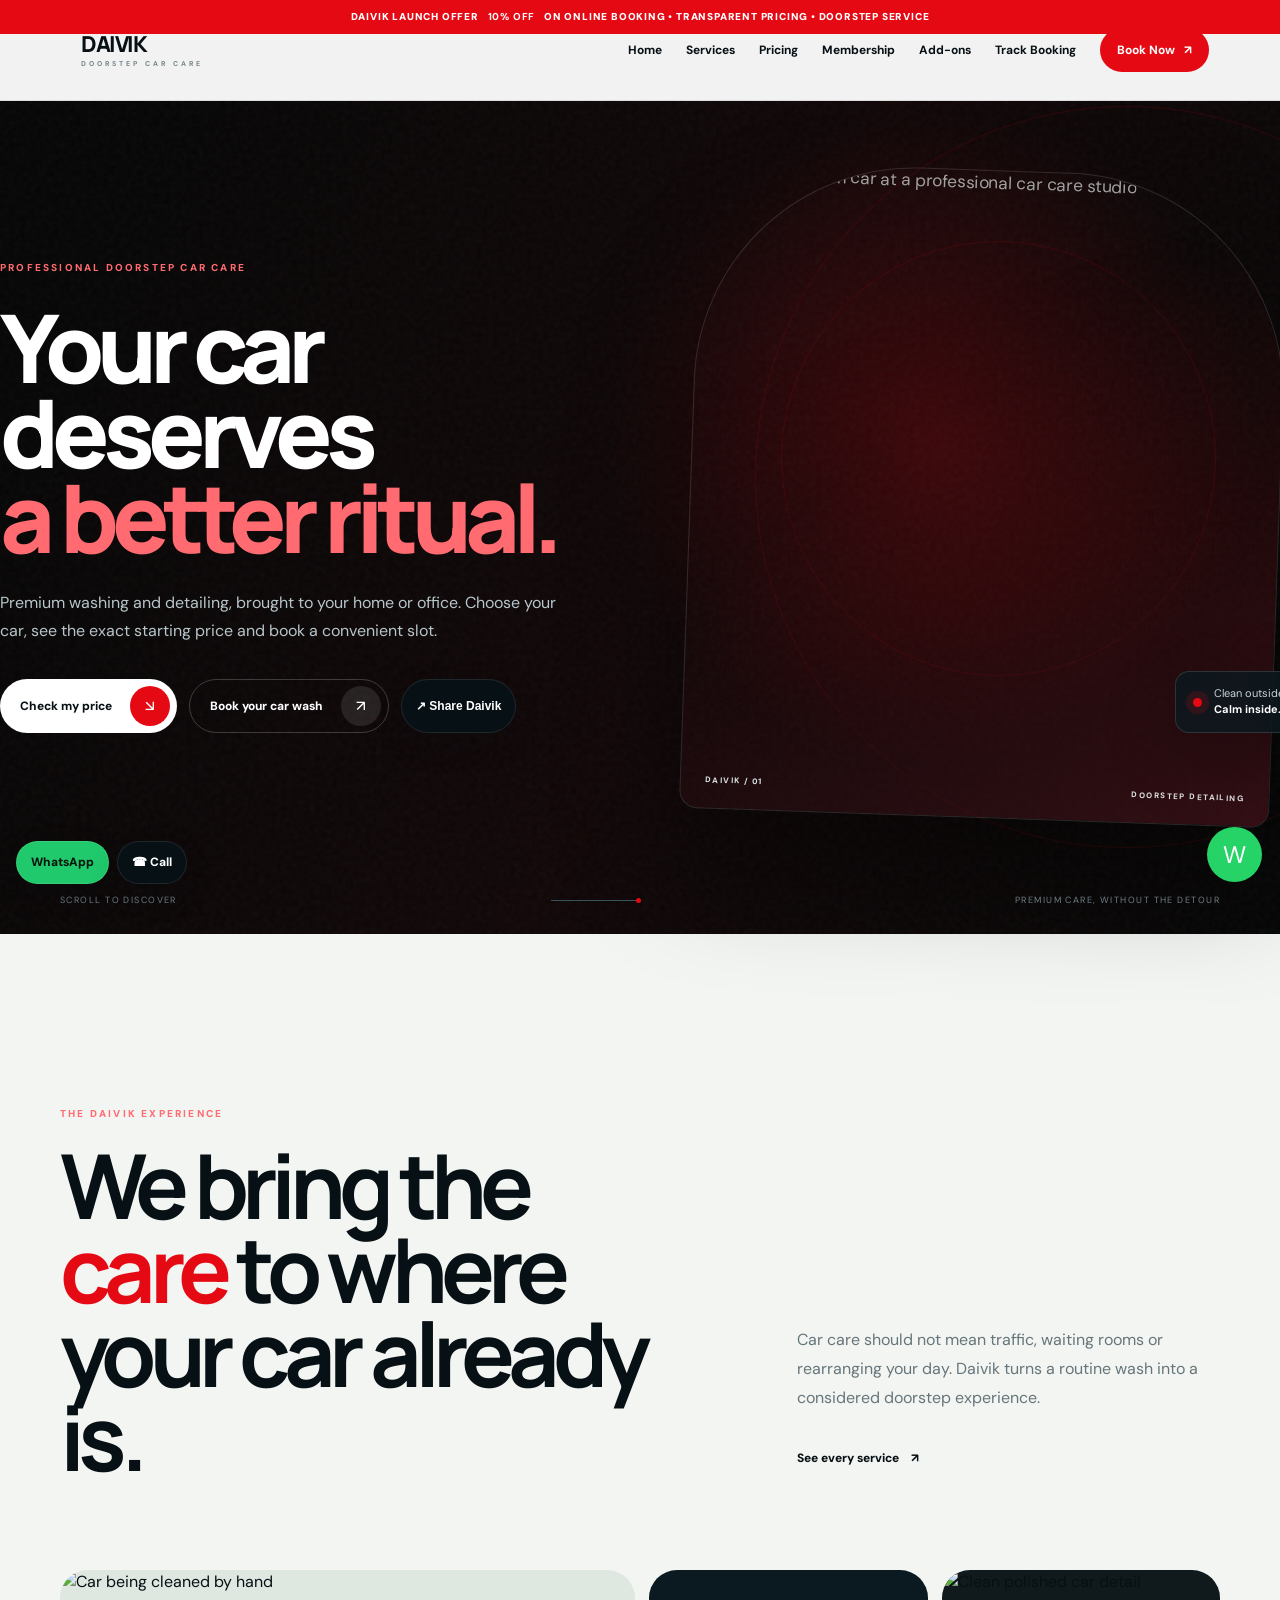
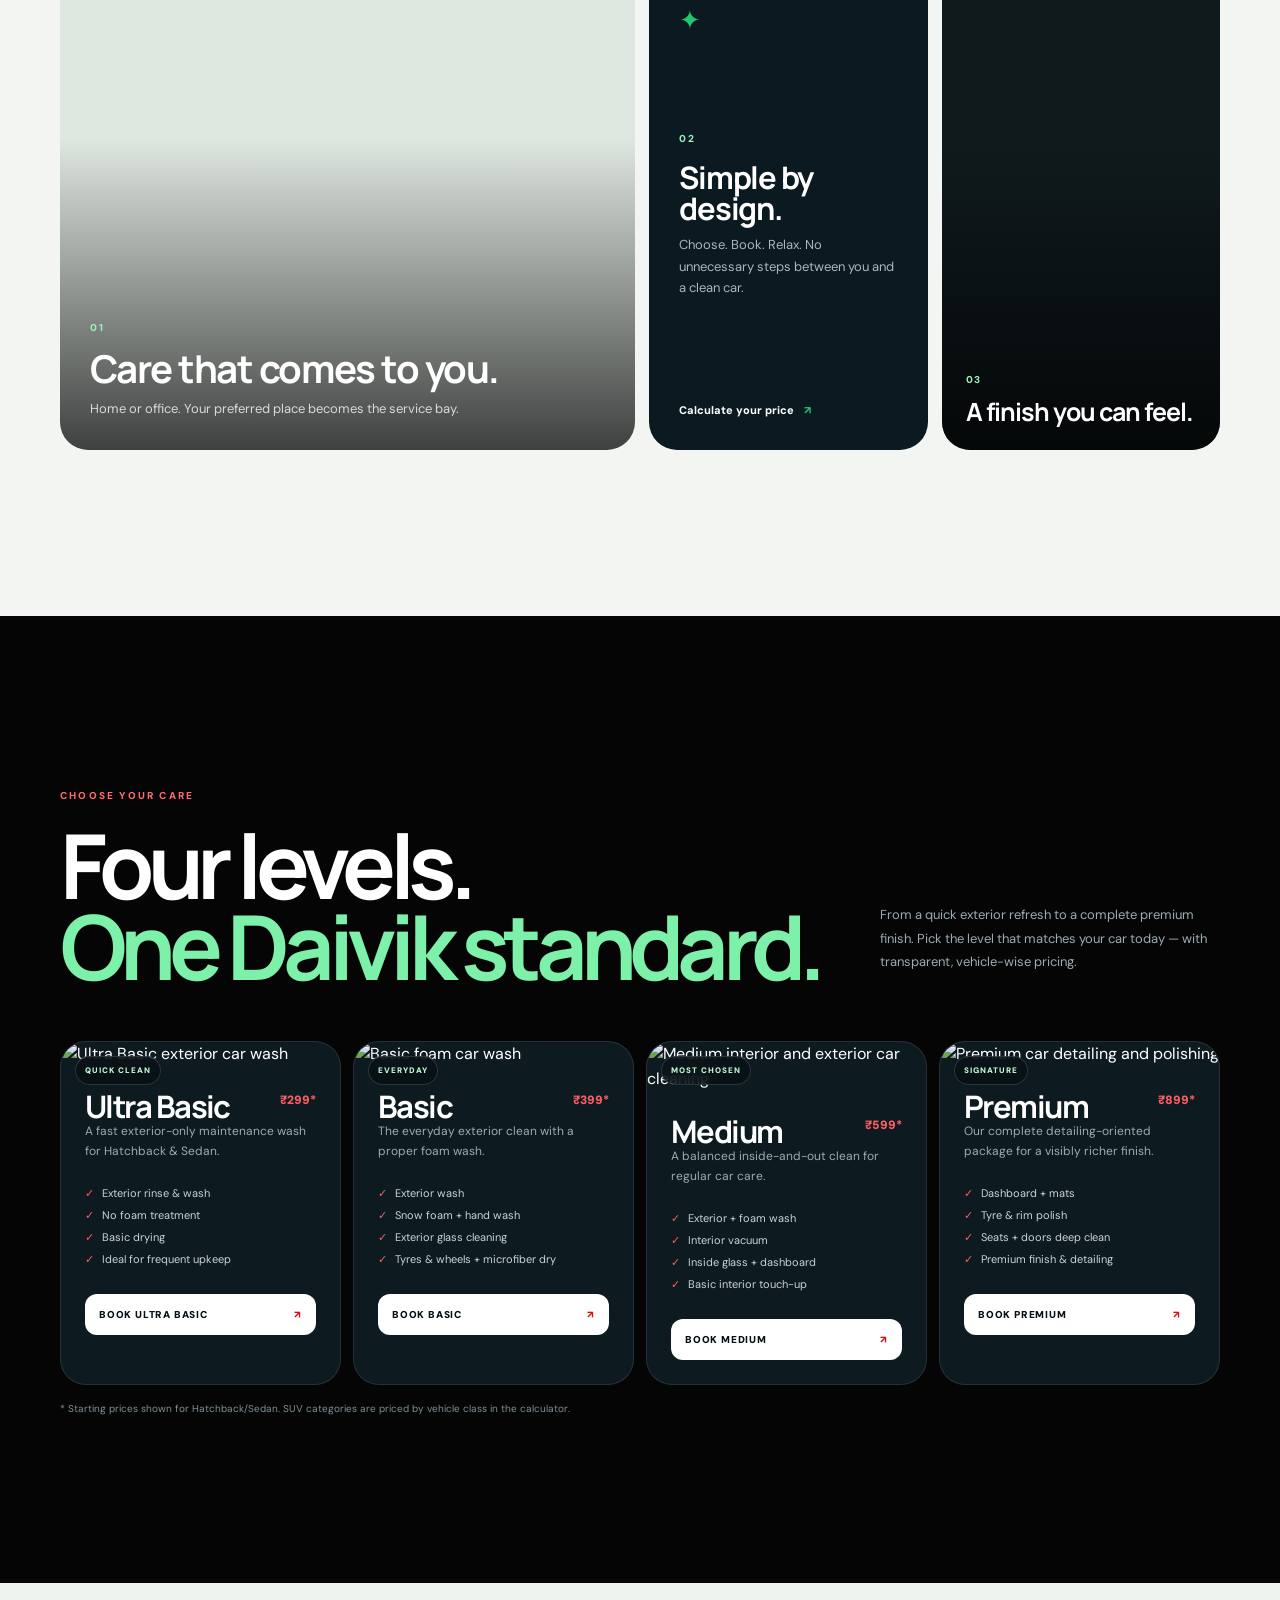
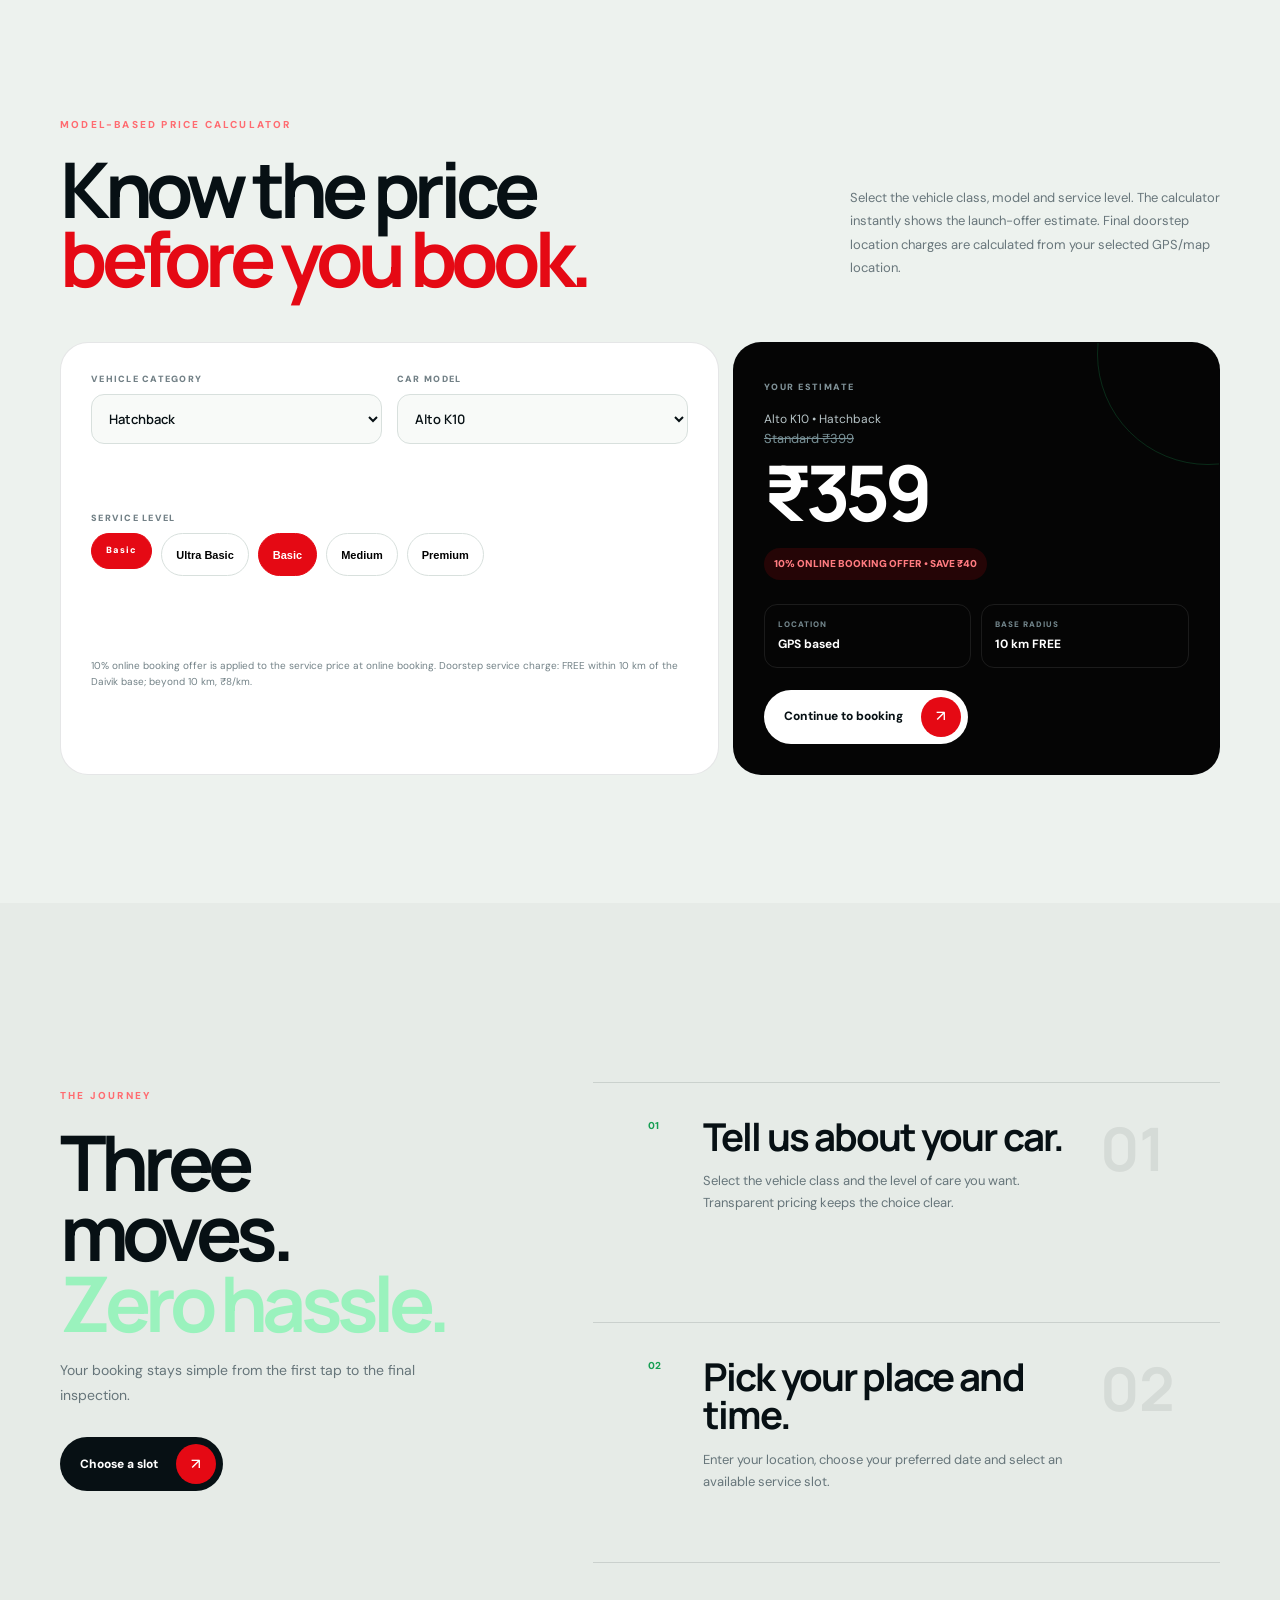
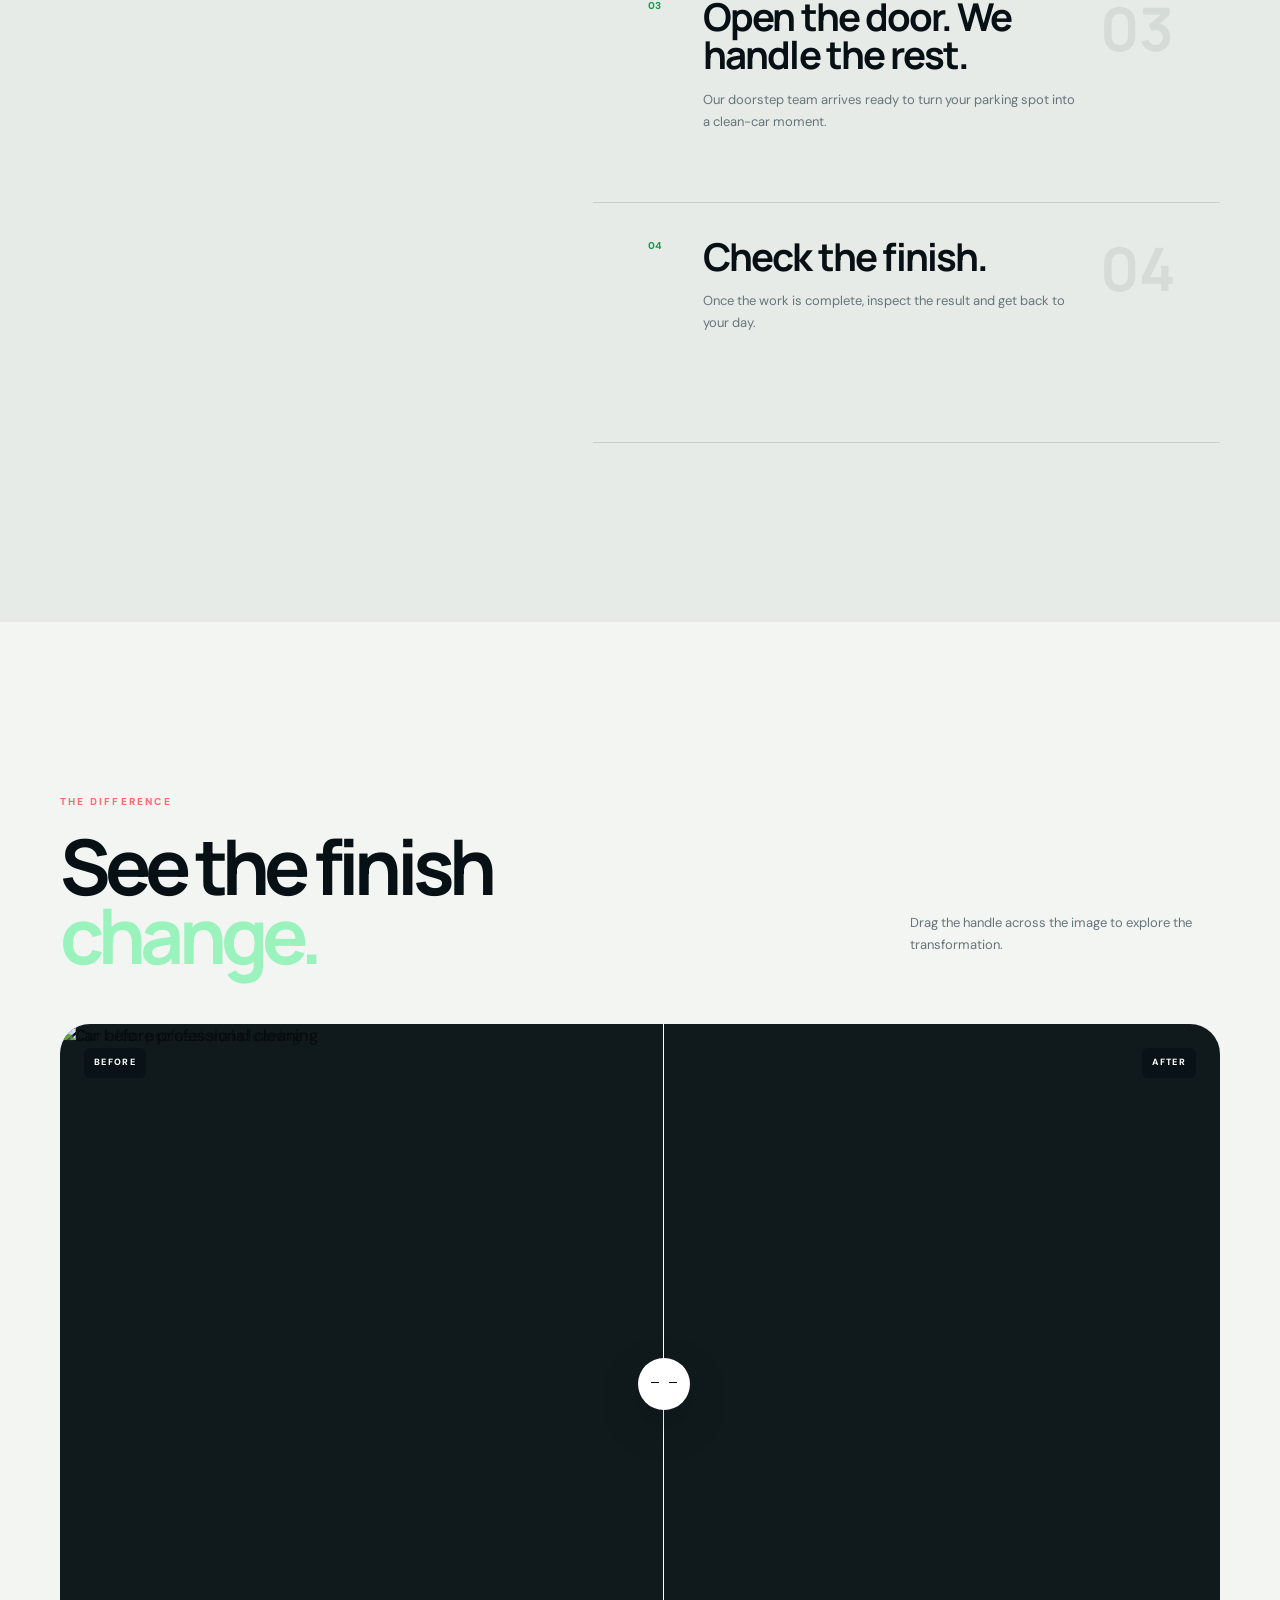
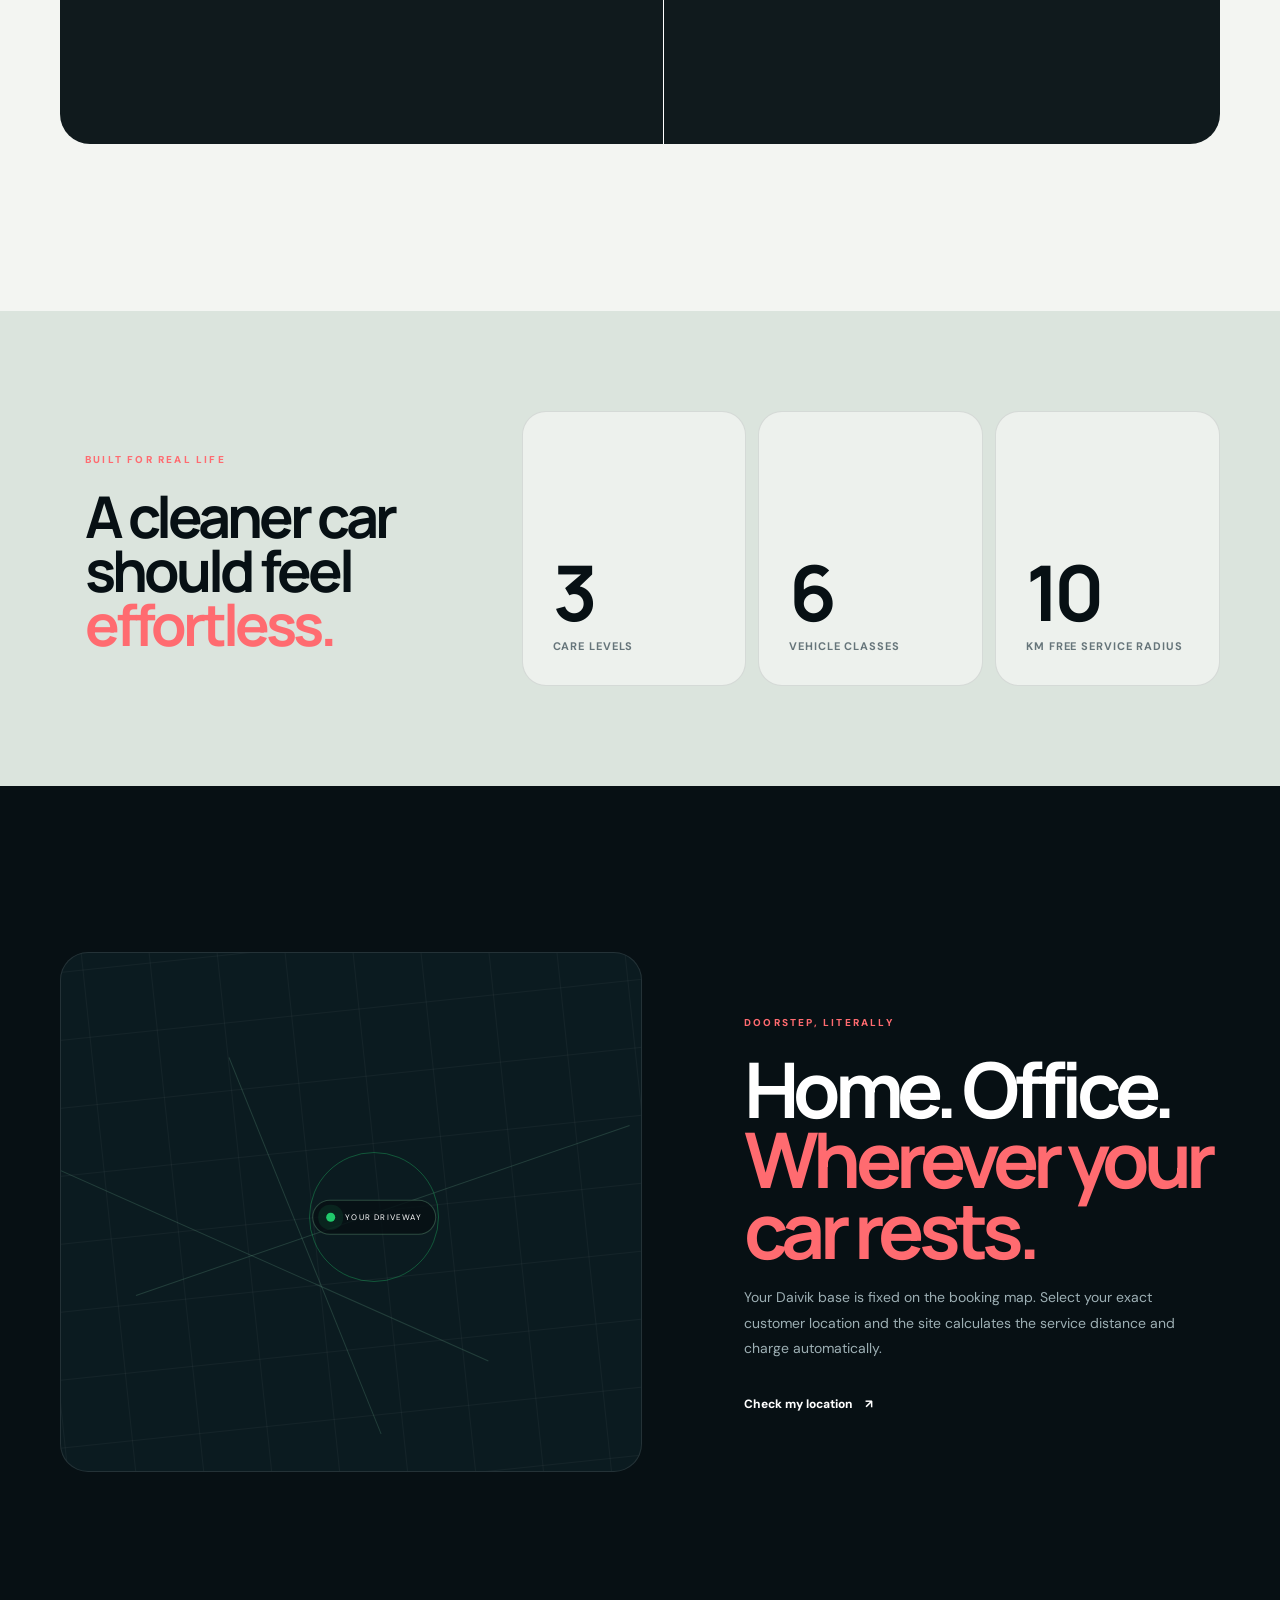
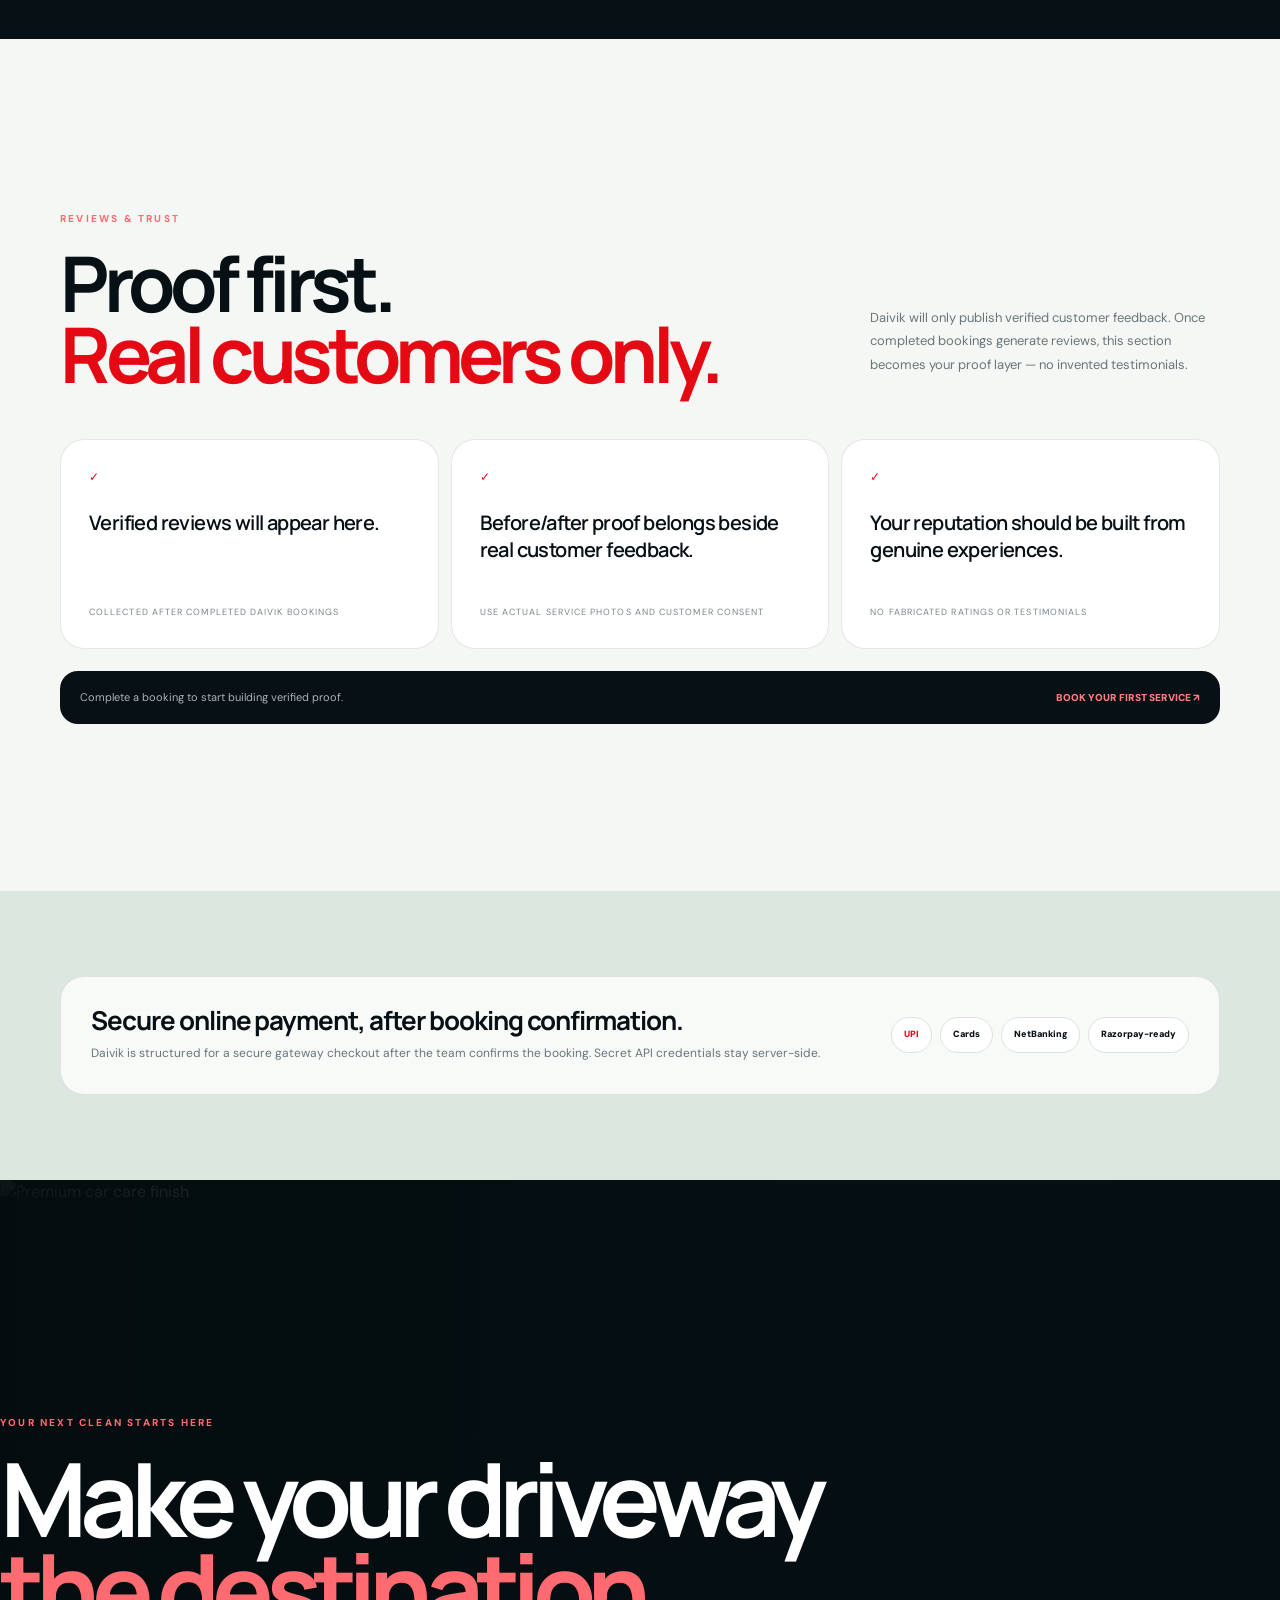
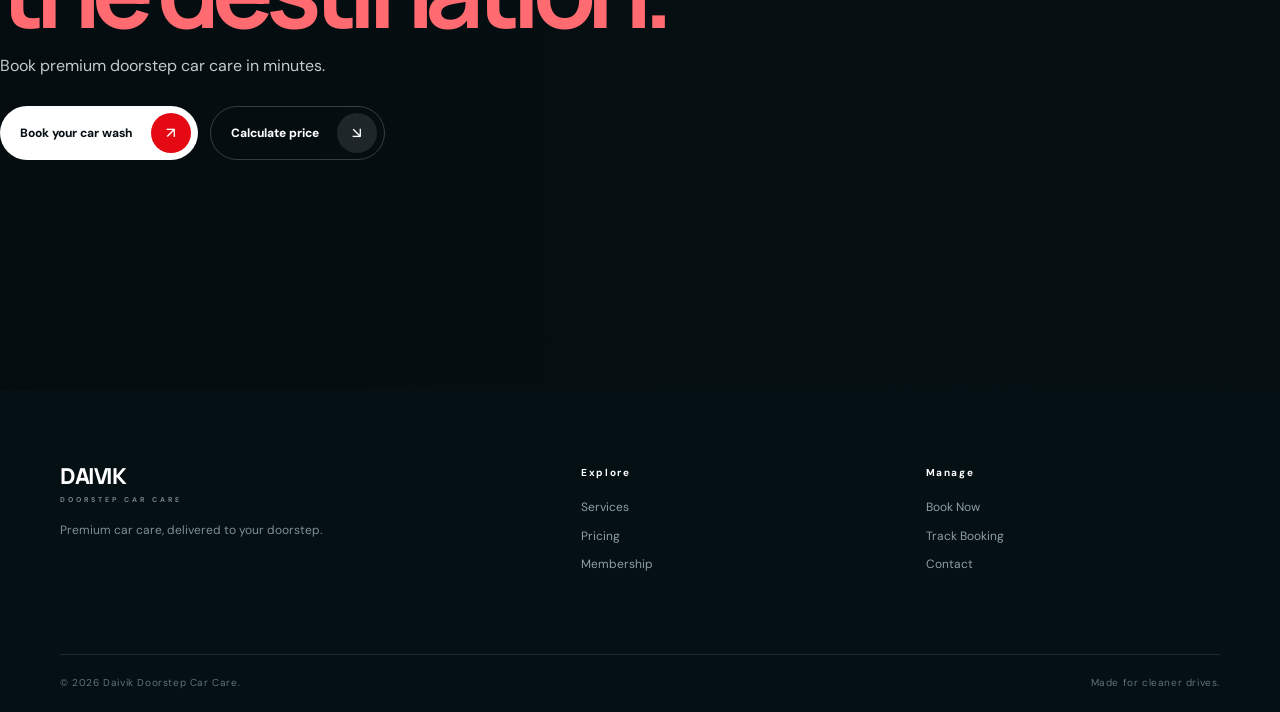
==== commit ad6f2c87: "Add Home link to homepage mobile navigation" ====
--- a/index.html
+++ b/index.html
@@ -21,7 +21,7 @@
   <div class="c home-nav">
     <a class="home-logo" href="index.html" aria-label="Daivik Doorstep Car Care home">DAIVIK<small>DOORSTEP CAR CARE</small></a>
     <nav id="nav" class="home-links" aria-label="Primary navigation">
-      <a href="services.html">Services</a><a href="#calculator">Pricing</a><a href="membership.html">Membership</a><a href="addons.html">Add-ons</a><a href="track.html">Track Booking</a>
+      <a href="index.html" aria-current="page">Home</a><a href="services.html">Services</a><a href="#calculator">Pricing</a><a href="membership.html">Membership</a><a href="addons.html">Add-ons</a><a href="track.html">Track Booking</a>
       <a class="home-book" href="booking.html">Book Now <span>↗</span></a>
     </nav>
     <button class="home-menu" onclick="siteNav()" aria-label="Open menu" type="button"><i></i><i></i></button>
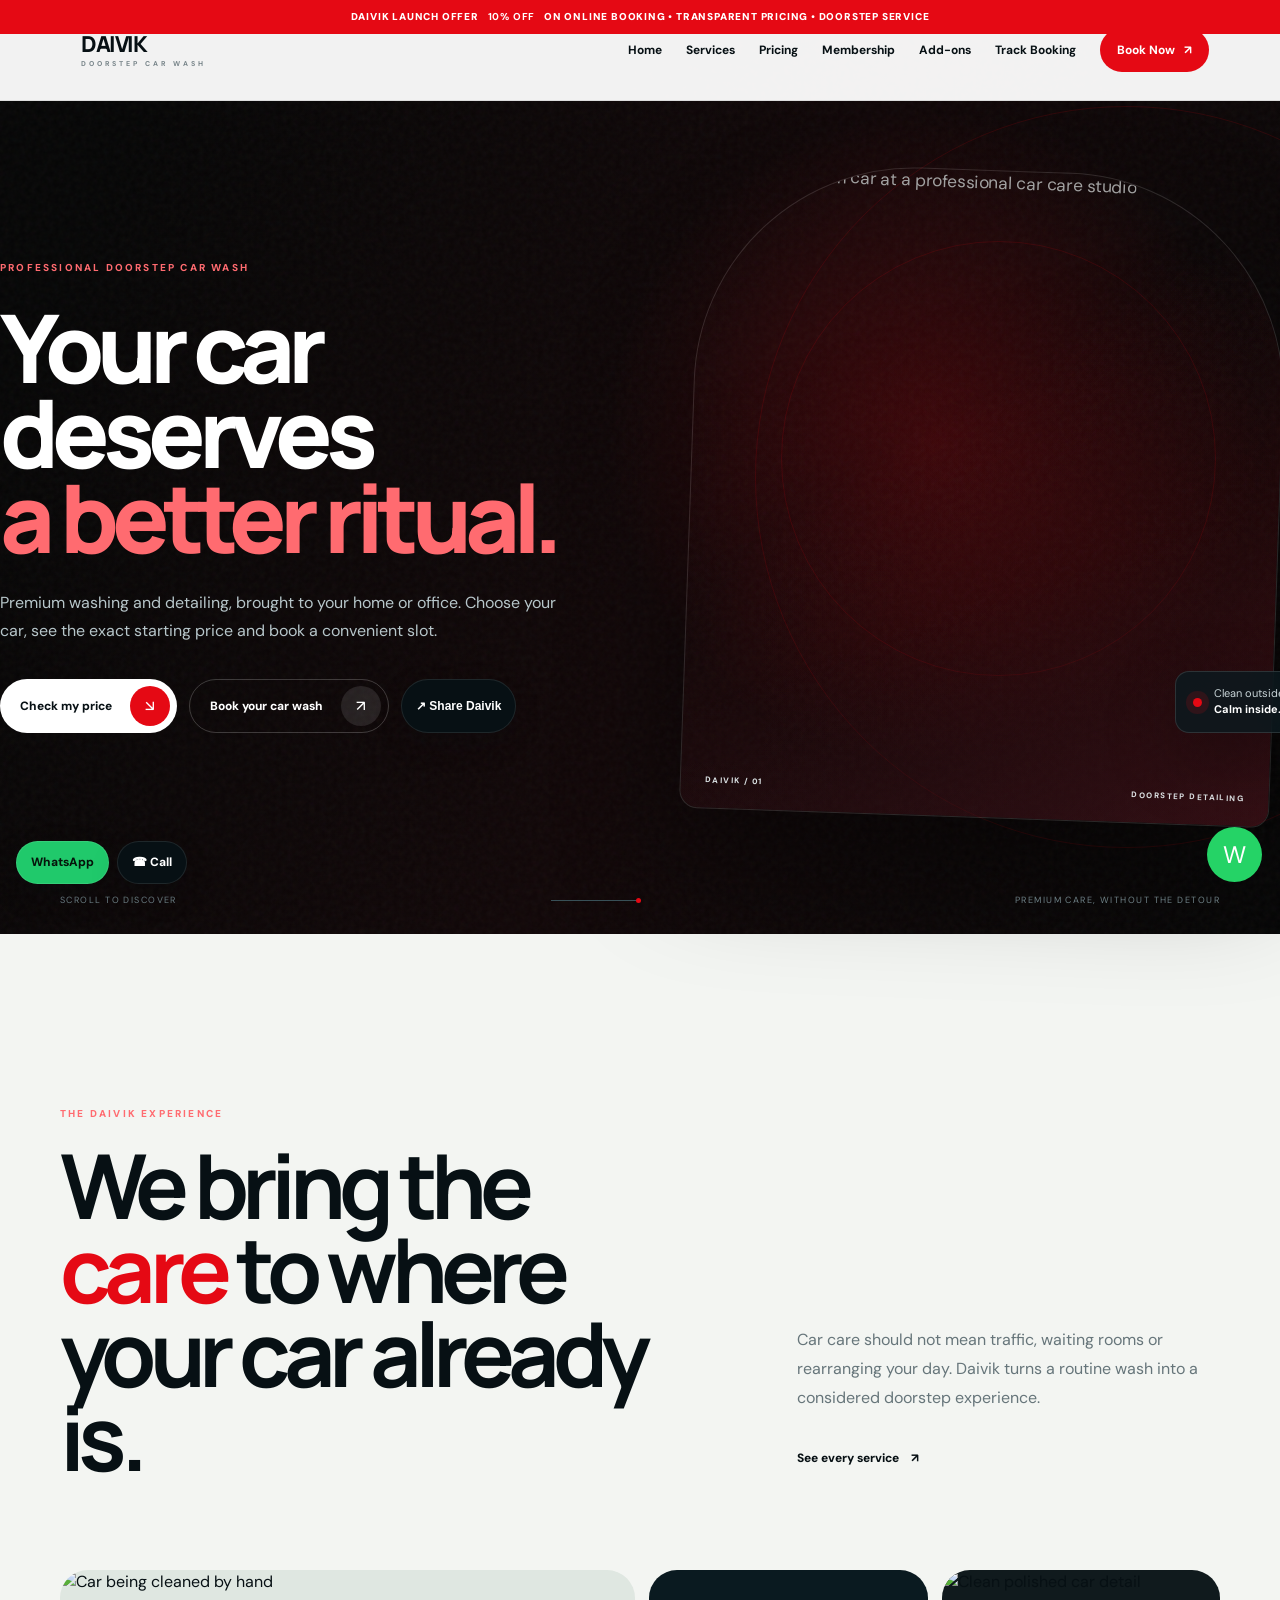
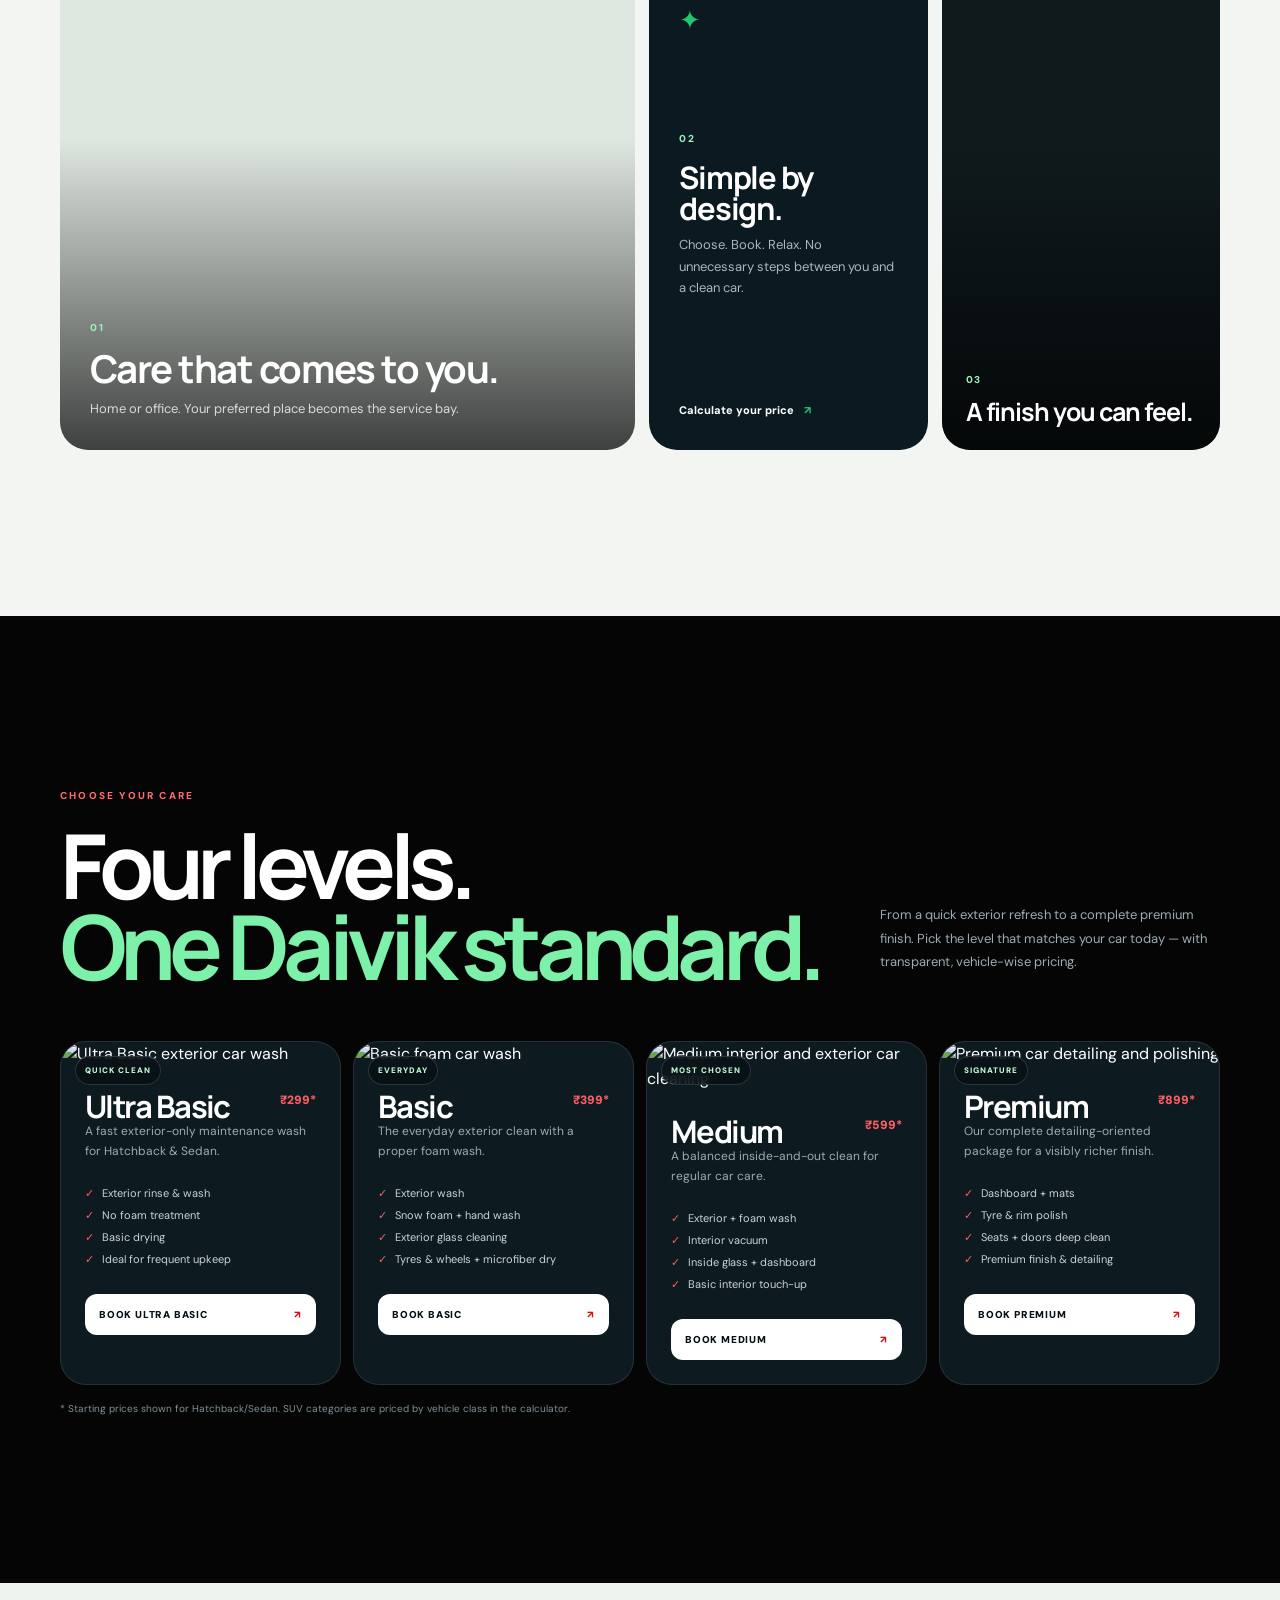
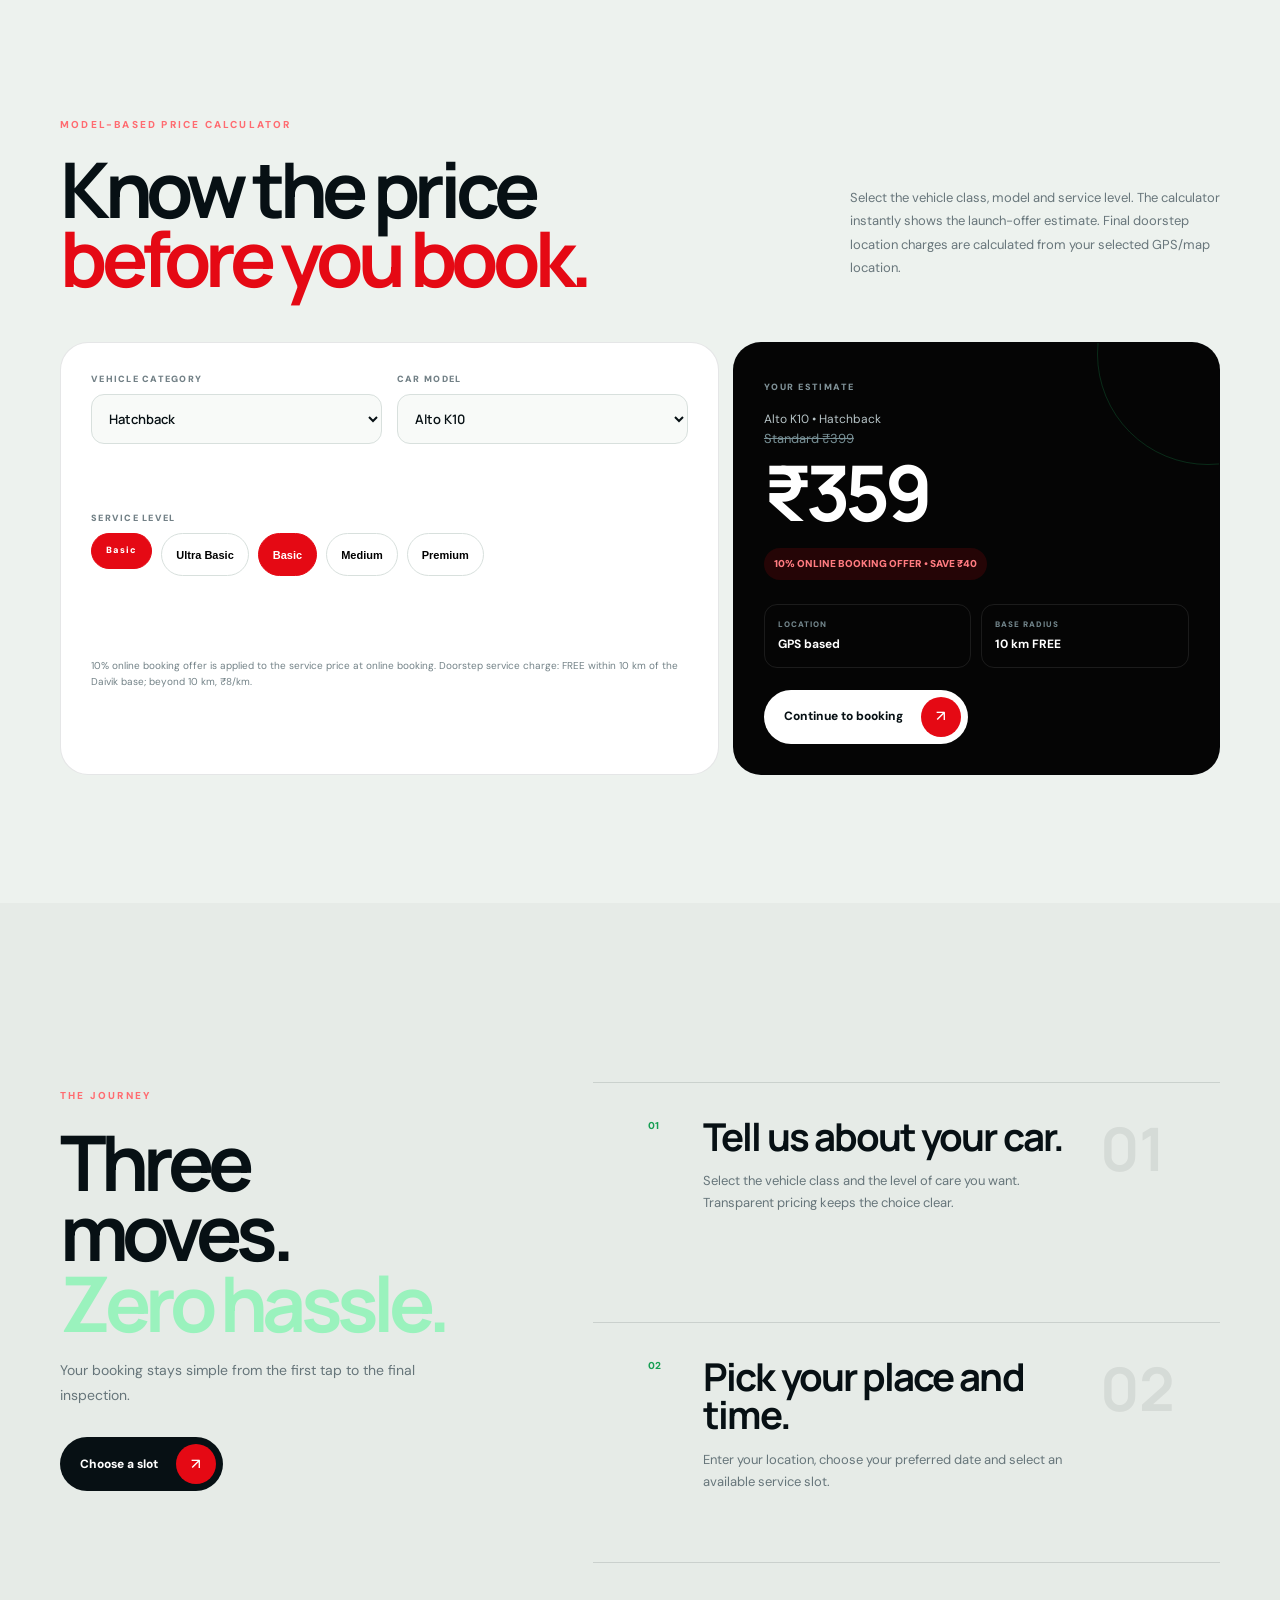
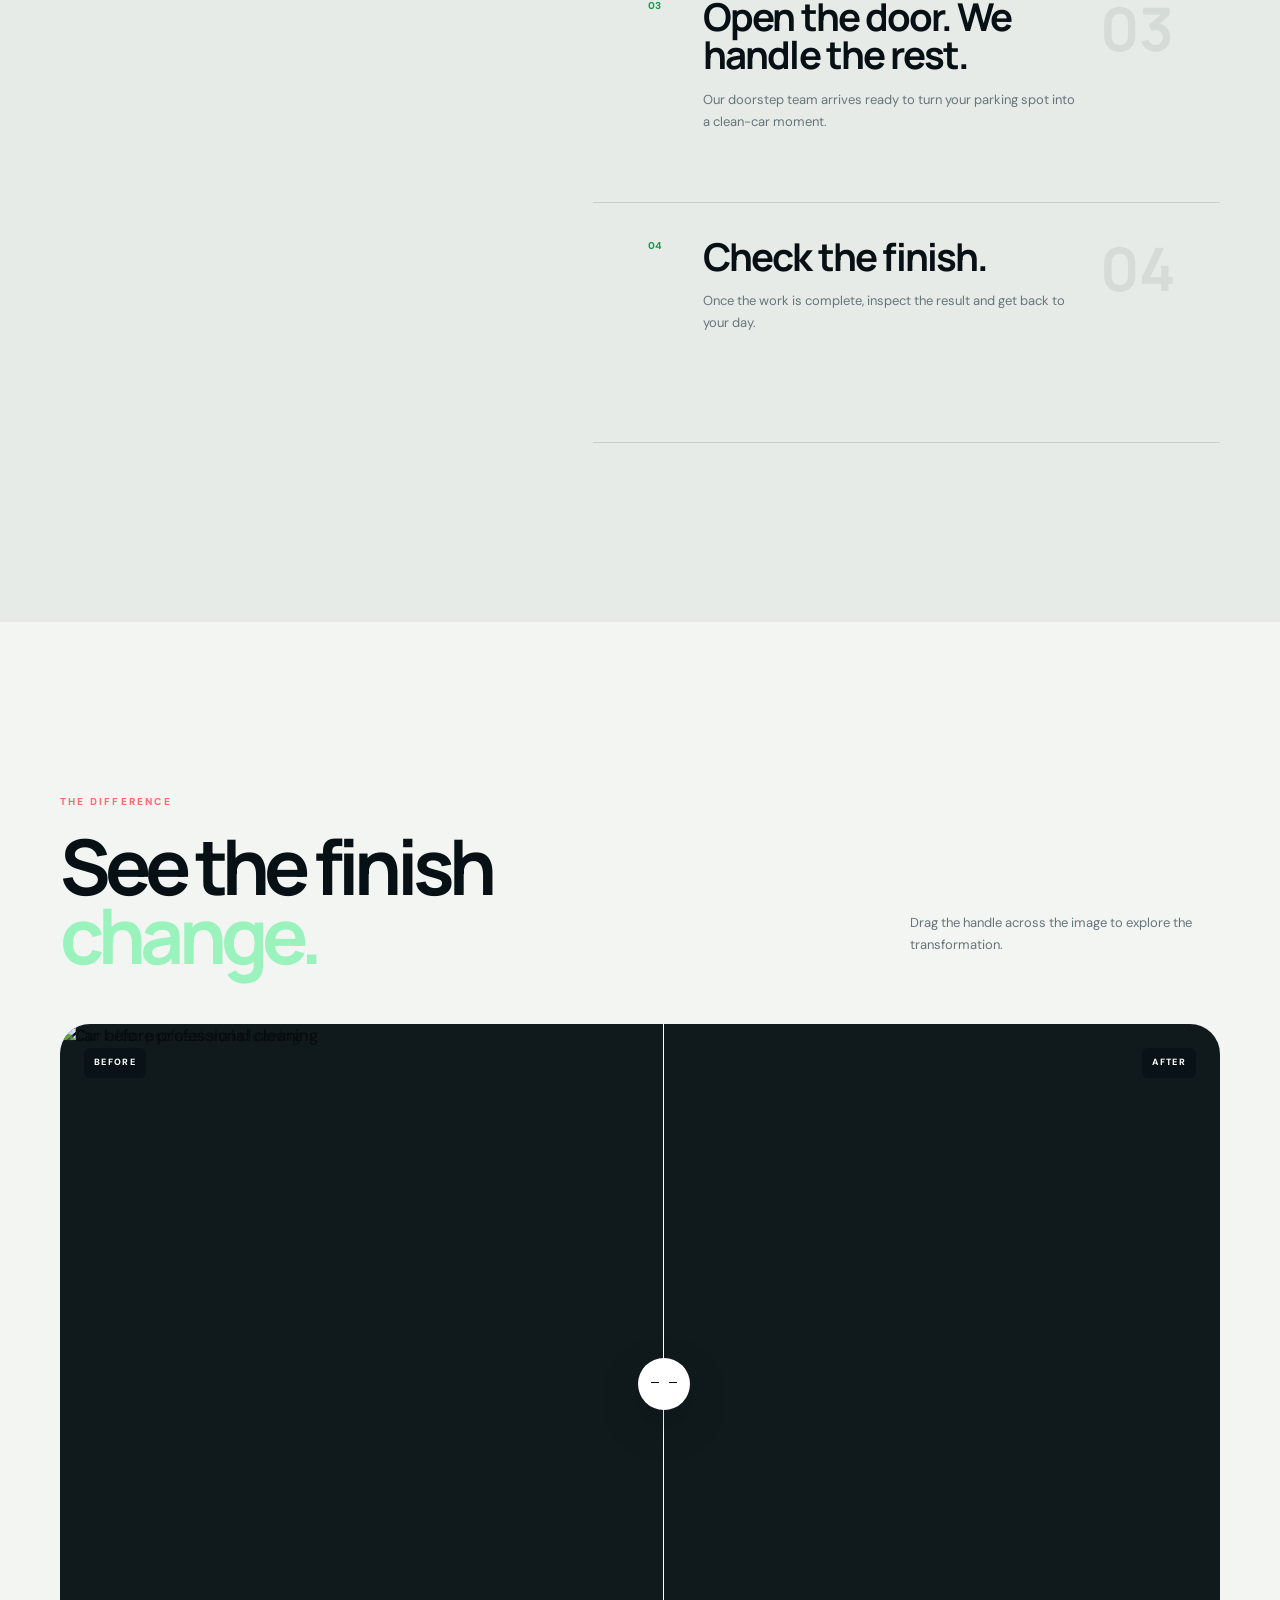
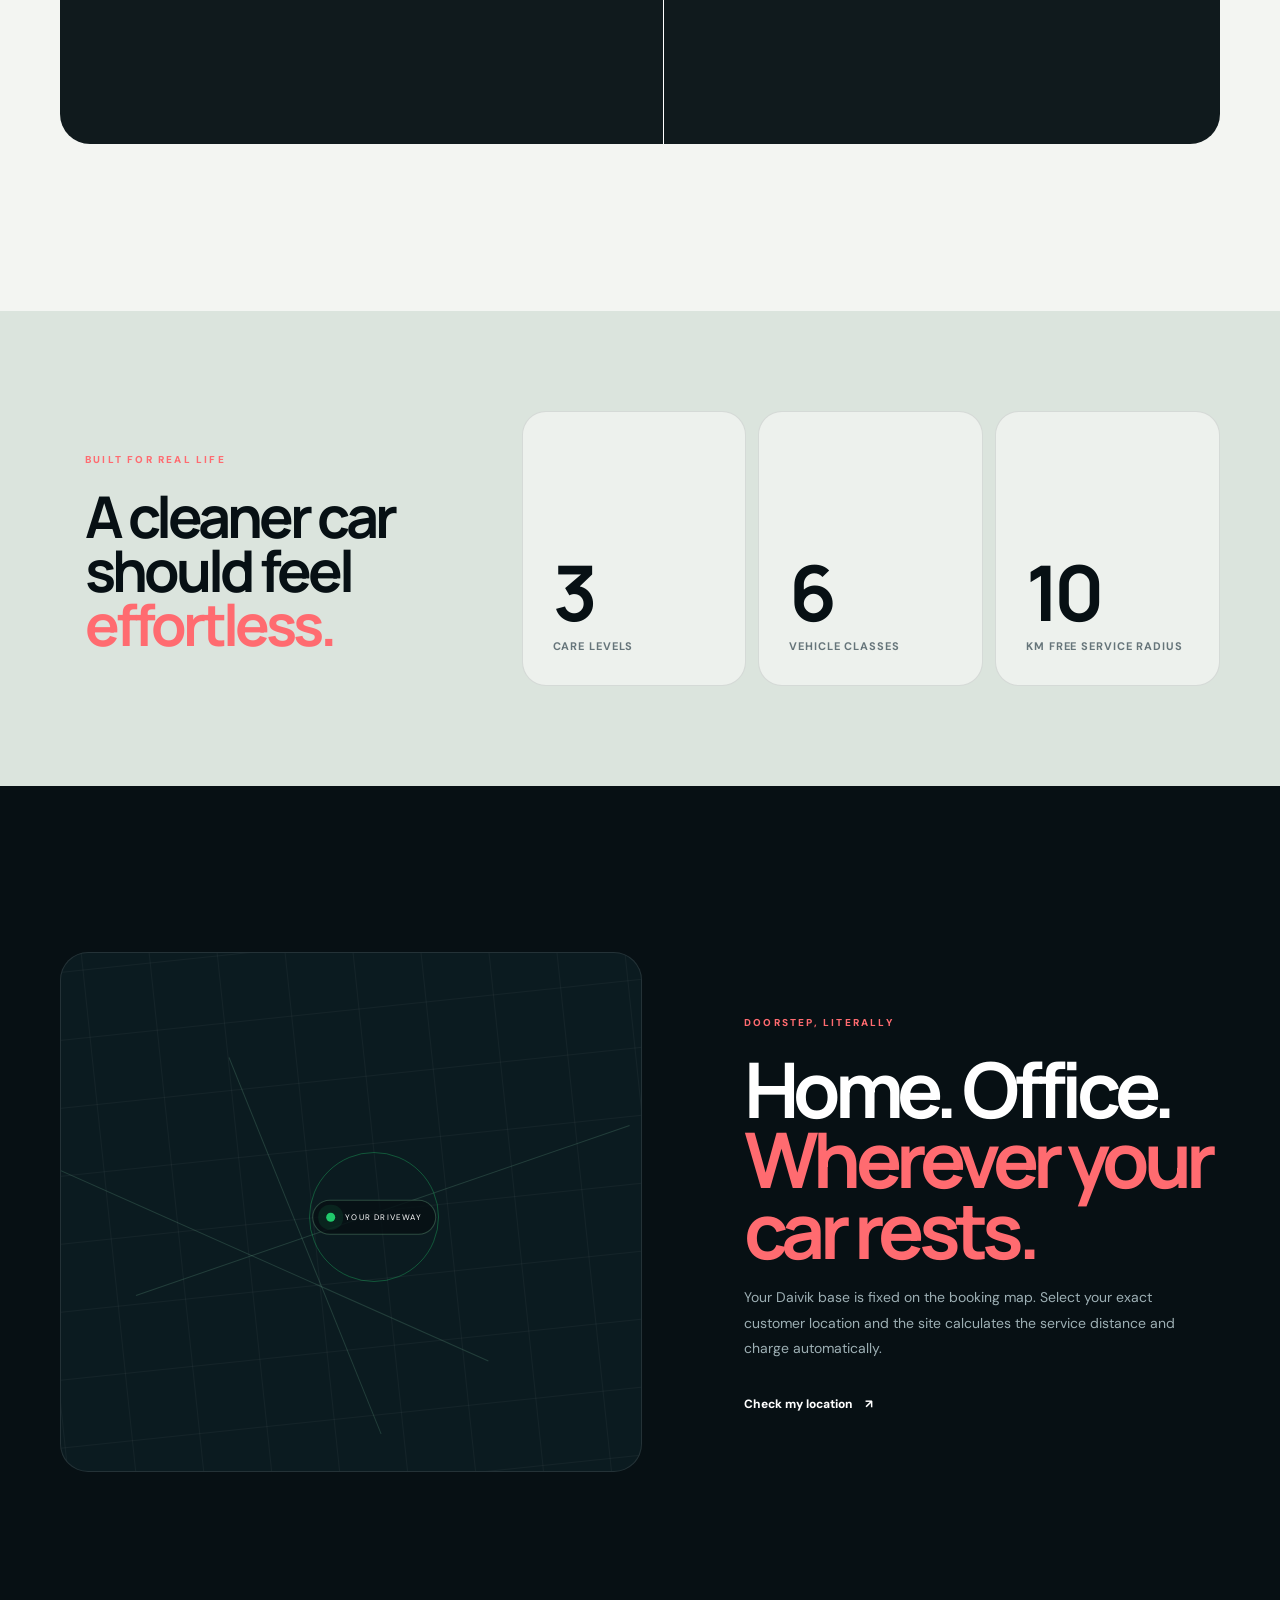
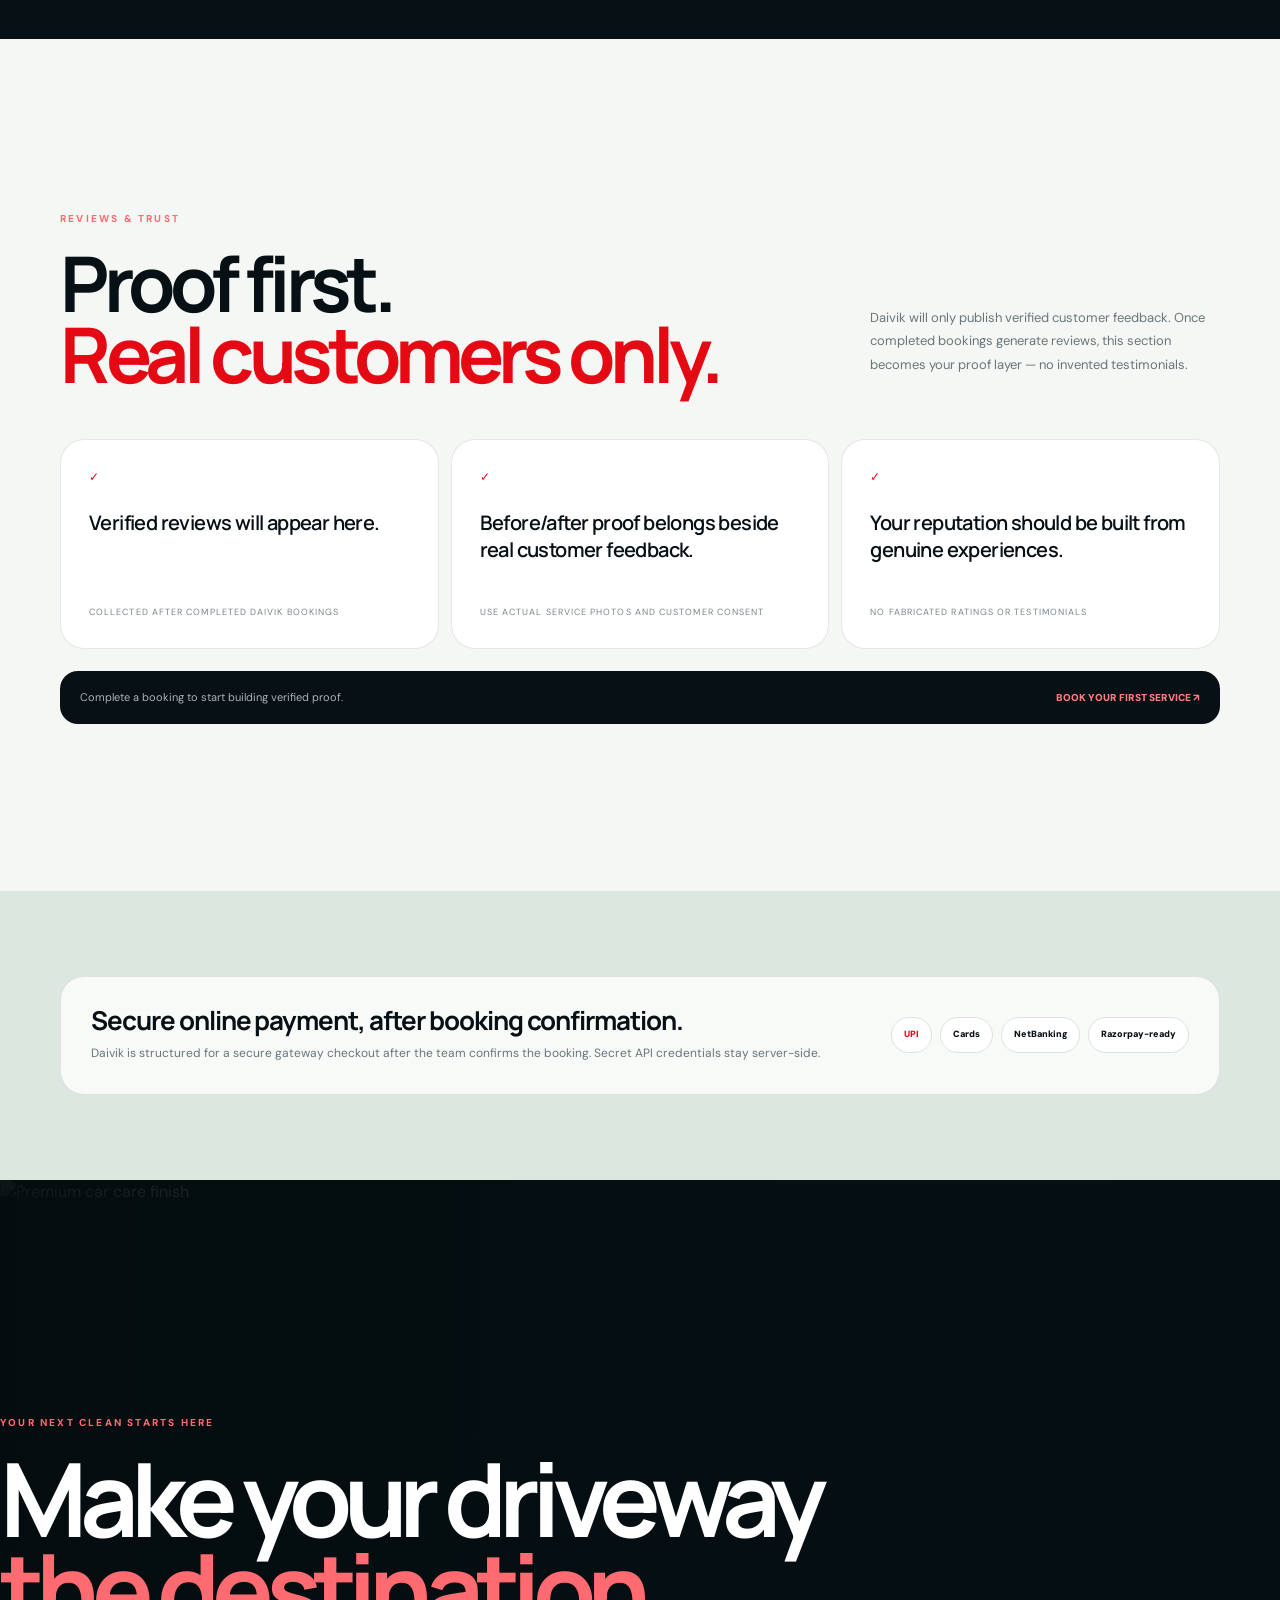
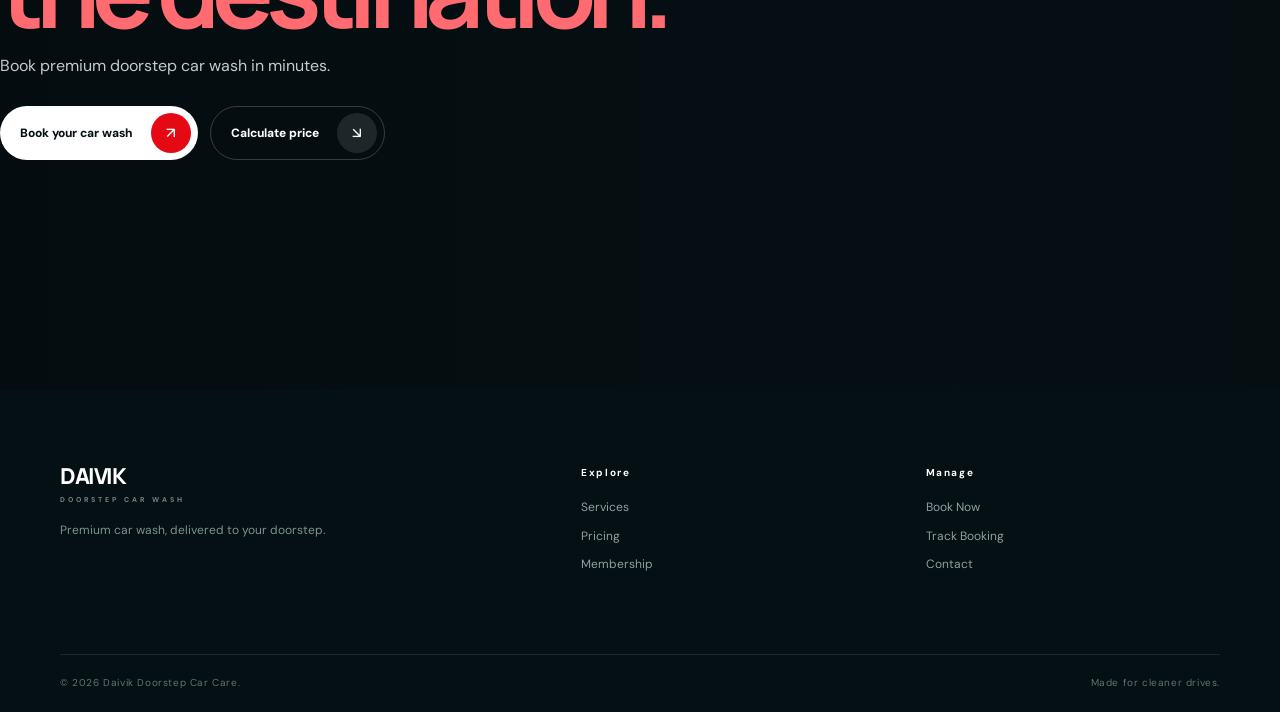
==== commit 6230b769: "Update homepage branding to Doorstep Car Wash" ====
--- a/index.html
+++ b/index.html
@@ -19,7 +19,7 @@
 <div class="promo-bar">DAIVIK LAUNCH OFFER <b>10% OFF</b> ON ONLINE BOOKING • Transparent pricing • Doorstep service</div>
 <header class="home-header" id="homeHeader">
   <div class="c home-nav">
-    <a class="home-logo" href="index.html" aria-label="Daivik Doorstep Car Care home">DAIVIK<small>DOORSTEP CAR CARE</small></a>
+    <a class="home-logo" href="index.html" aria-label="Daivik Doorstep Car Wash home">DAIVIK<small>DOORSTEP CAR WASH</small></a>
     <nav id="nav" class="home-links" aria-label="Primary navigation">
       <a href="index.html" aria-current="page">Home</a><a href="services.html">Services</a><a href="#calculator">Pricing</a><a href="membership.html">Membership</a><a href="addons.html">Add-ons</a><a href="track.html">Track Booking</a>
       <a class="home-book" href="booking.html">Book Now <span>↗</span></a>
@@ -33,7 +33,7 @@
  <div class="hero-noise"></div><div class="hero-orbit hero-orbit-a"></div><div class="hero-orbit hero-orbit-b"></div>
  <div class="c hero-inner">
   <div class="hero-copy">
-   <div class="hero-line"><span>PROFESSIONAL DOORSTEP CAR CARE</span></div>
+   <div class="hero-line"><span>PROFESSIONAL DOORSTEP CAR WASH</span></div>
    <h1 id="hero-title" class="hero-title">Your car deserves<br><em>a better ritual.</em></h1>
    <p class="hero-lead">Premium washing and detailing, brought to your home or office. Choose your car, see the exact starting price and book a convenient slot.</p>
    <div class="hero-actions"><a class="motion-btn motion-btn-light" href="#calculator"><span>Check my price</span><b>↘</b></a><a class="motion-btn motion-btn-ghost" href="booking.html"><span>Book your car wash</span><b>↗</b></a></div>
@@ -95,10 +95,10 @@
 
 <section class="payment-scene"><div class="c"><div class="payment-strip reveal"><div><strong>Secure online payment, after booking confirmation.</strong><p>Daivik is structured for a secure gateway checkout after the team confirms the booking. Secret API credentials stay server-side.</p></div><div class="payment-badges"><span class="live">UPI</span><span>Cards</span><span>NetBanking</span><span>Razorpay-ready</span></div></div></div></section>
 
-<section class="final-scene"><div class="final-image"><img src="https://images.pexels.com/photos/14615262/pexels-photo-14615262.jpeg?auto=compress&cs=tinysrgb&w=1800" alt="Premium car care finish" loading="lazy"></div><div class="final-overlay"></div><div class="c final-inner reveal"><span class="eyebrow">YOUR NEXT CLEAN STARTS HERE</span><h2>Make your driveway<br><em>the destination.</em></h2><p>Book premium doorstep car care in minutes.</p><div class="hero-actions"><a class="motion-btn motion-btn-light" href="booking.html"><span>Book your car wash</span><b>↗</b></a><a class="motion-btn motion-btn-ghost" href="#calculator"><span>Calculate price</span><b>↘</b></a></div></div></section>
+<section class="final-scene"><div class="final-image"><img src="https://images.pexels.com/photos/14615262/pexels-photo-14615262.jpeg?auto=compress&cs=tinysrgb&w=1800" alt="Premium car care finish" loading="lazy"></div><div class="final-overlay"></div><div class="c final-inner reveal"><span class="eyebrow">YOUR NEXT CLEAN STARTS HERE</span><h2>Make your driveway<br><em>the destination.</em></h2><p>Book premium doorstep car wash in minutes.</p><div class="hero-actions"><a class="motion-btn motion-btn-light" href="booking.html"><span>Book your car wash</span><b>↗</b></a><a class="motion-btn motion-btn-ghost" href="#calculator"><span>Calculate price</span><b>↘</b></a></div></div></section>
 </main>
 
-<footer class="home-footer"><div class="c"><div class="footer-top"><div><a class="home-logo footer-logo" href="index.html">DAIVIK<small>DOORSTEP CAR CARE</small></a><p>Premium car care, delivered to your doorstep.</p></div><div><strong>Explore</strong><a href="services.html">Services</a><a href="pricing.html">Pricing</a><a href="membership.html">Membership</a></div><div><strong>Manage</strong><a href="booking.html">Book Now</a><a href="track.html">Track Booking</a><a href="contact.html">Contact</a></div></div><div class="footer-bottom"><span>© 2026 Daivik Doorstep Car Care.</span><span>Made for cleaner drives.</span></div></div></footer>
+<footer class="home-footer"><div class="c"><div class="footer-top"><div><a class="home-logo footer-logo" href="index.html">DAIVIK<small>DOORSTEP CAR WASH</small></a><p>Premium car wash, delivered to your doorstep.</p></div><div><strong>Explore</strong><a href="services.html">Services</a><a href="pricing.html">Pricing</a><a href="membership.html">Membership</a></div><div><strong>Manage</strong><a href="booking.html">Book Now</a><a href="track.html">Track Booking</a><a href="contact.html">Contact</a></div></div><div class="footer-bottom"><span>© 2026 Daivik Doorstep Car Care.</span><span>Made for cleaner drives.</span></div></div></footer>
 <a class="wa" href="https://wa.me/917983558954?text=Hello%20Daivik%20Doorstep%20Car%20Care%2C%20I%20want%20to%20book%20a%20car%20wash." target="_blank" rel="noopener" aria-label="WhatsApp">W</a>
 <script src="assets/js/site.js?v=20261004a"></script><script src="https://cdn.jsdelivr.net/npm/gsap@3.12.7/dist/gsap.min.js"></script><script src="https://cdn.jsdelivr.net/npm/gsap@3.12.7/dist/ScrollTrigger.min.js"></script><script src="assets/js/home.js?v=20261004a"></script><script src="data/car-models.js?v=20261004-models"></script><script src="assets/js/home-premium.js?v=20261004-models"></script><script src="assets/js/growth.js?v=20261004"></script>
 </body></html>
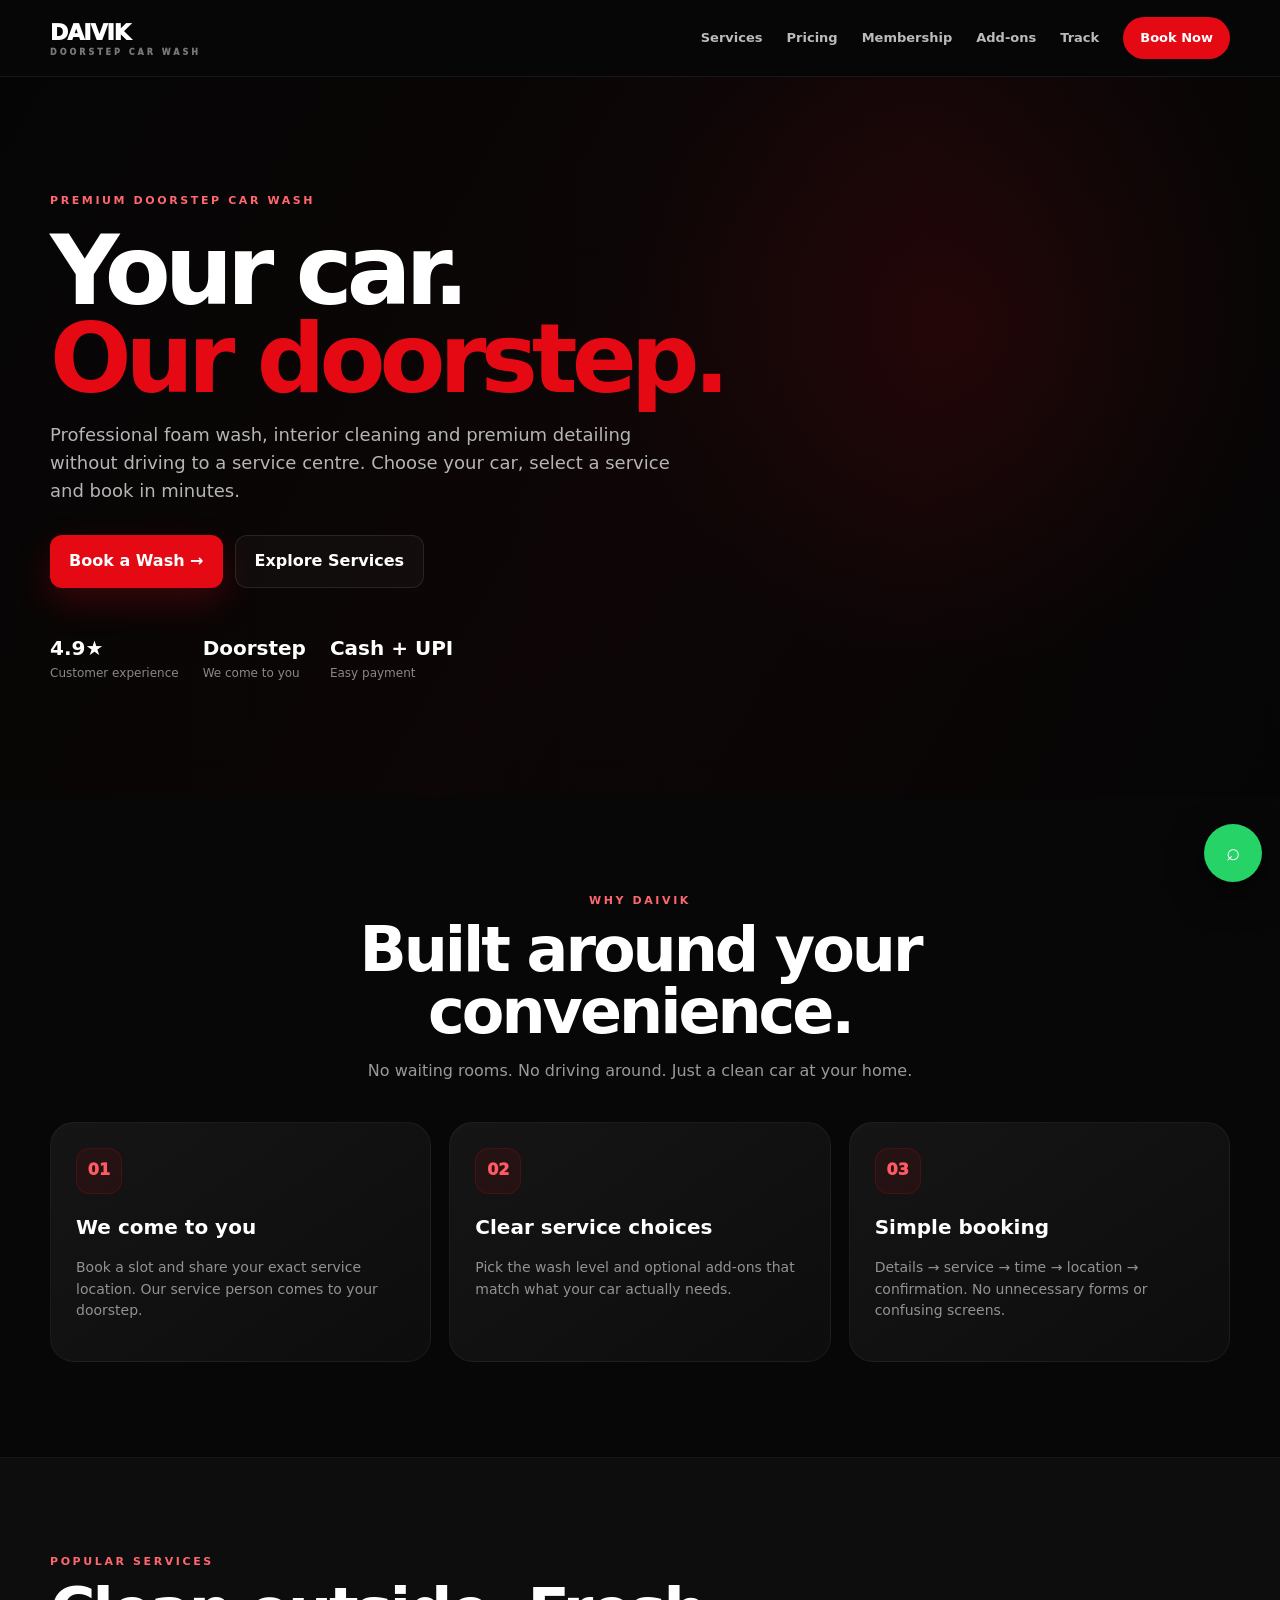
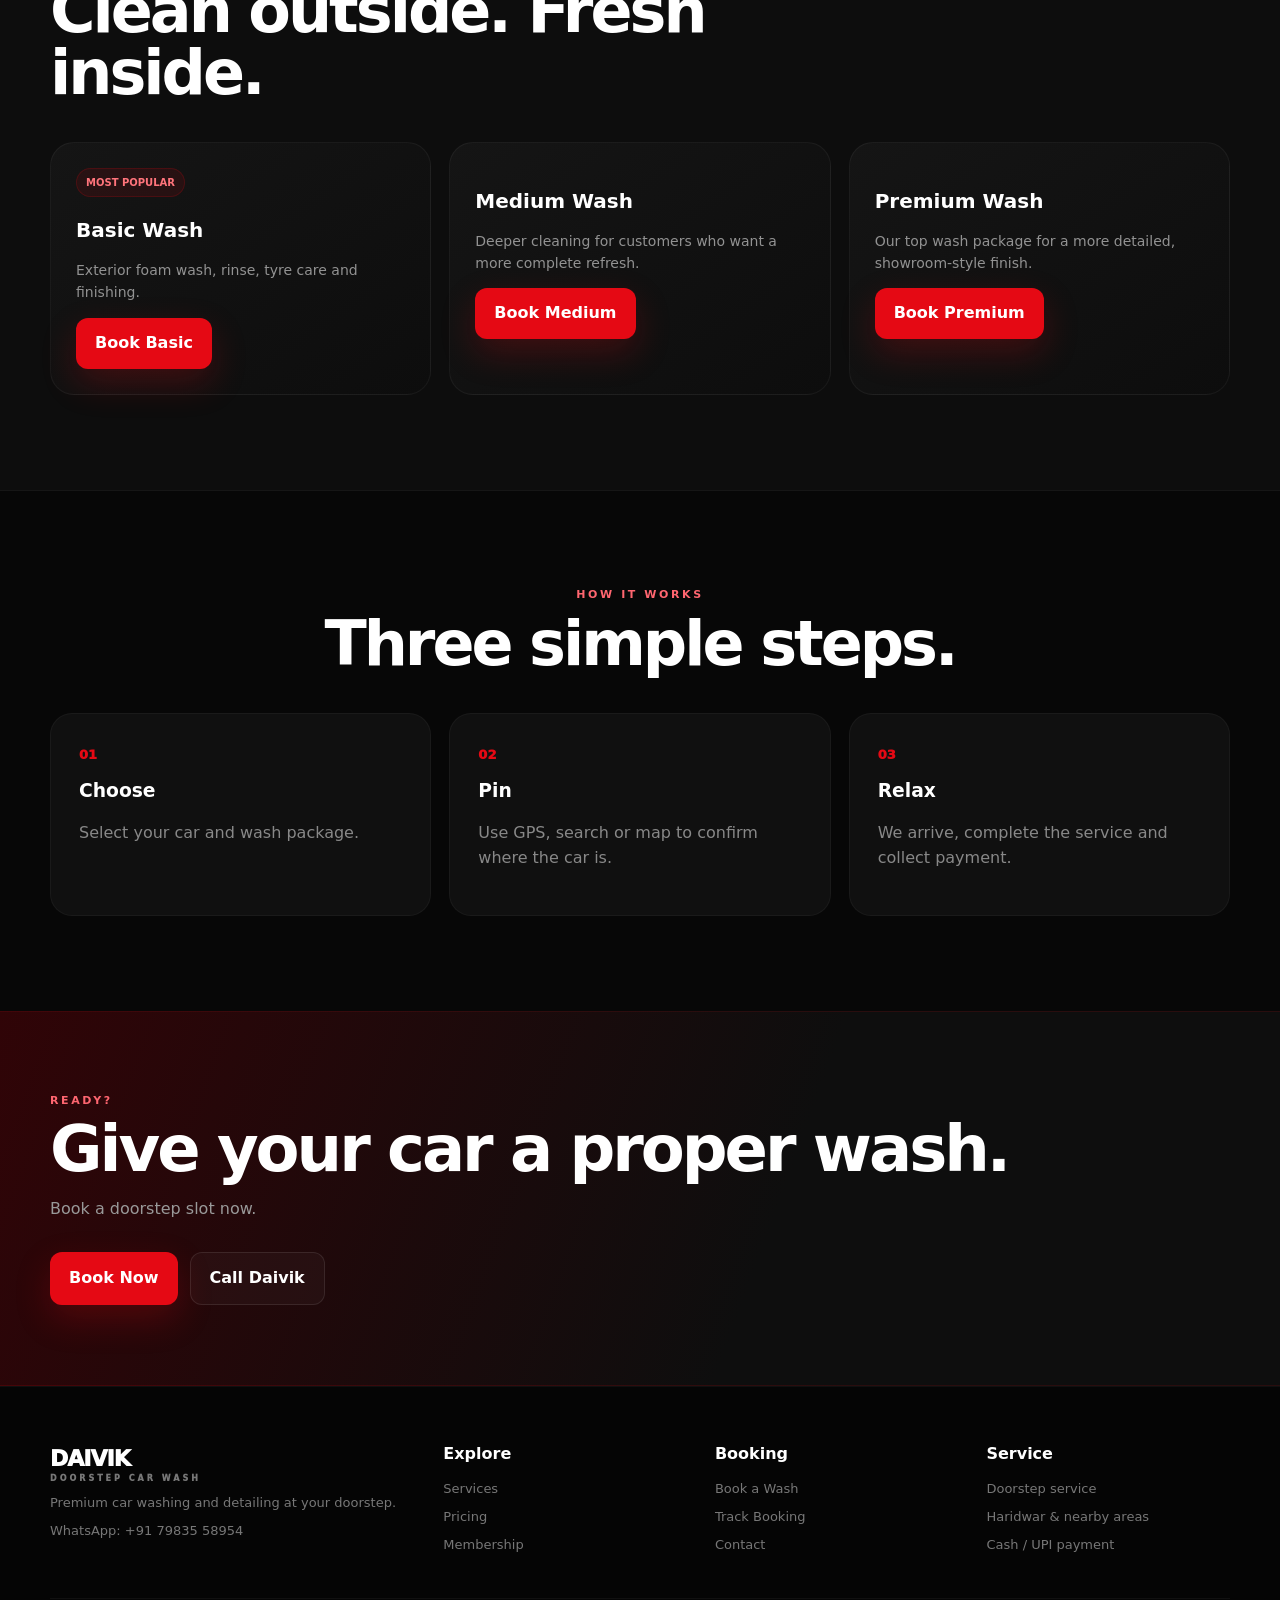
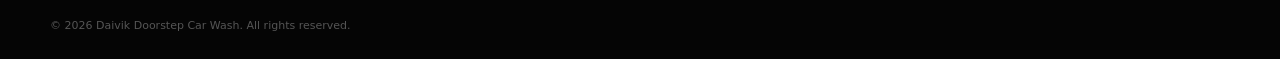
==== commit aa09876e: "Recreate Daivik Doorstep homepage" ====
--- a/index.html
+++ b/index.html
@@ -1,104 +1,5 @@
-<!doctype html>
-<html lang="en">
-<head>
-<meta charset="utf-8">
-<meta name="viewport" content="width=device-width,initial-scale=1">
-<meta name="theme-color" content="#061014">
-<title>Daivik Doorstep Car Care | Premium Car Wash at Your Doorstep</title>
-<meta name="description" content="Premium doorstep car wash and detailing. Select your car model, compare transparent pricing, save 10% with the online booking offer and book in minutes.">
-<link rel="preconnect" href="https://images.pexels.com">
-<link rel="preconnect" href="https://images.unsplash.com">
-<link rel="stylesheet" href="assets/css/style.css?v=20261004a">
-<link rel="stylesheet" href="assets/css/home.css?v=20261004a">
-<link rel="stylesheet" href="assets/css/home-premium.css?v=20261004a">
-<link rel="stylesheet" href="assets/css/growth.css?v=20261004">
-<link rel="manifest" href="/manifest.webmanifest">
-<meta name="mobile-web-app-capable" content="yes">
-</head>
-<body class="home">
-<div class="promo-bar">DAIVIK LAUNCH OFFER <b>10% OFF</b> ON ONLINE BOOKING • Transparent pricing • Doorstep service</div>
-<header class="home-header" id="homeHeader">
-  <div class="c home-nav">
-    <a class="home-logo" href="index.html" aria-label="Daivik Doorstep Car Wash home">DAIVIK<small>DOORSTEP CAR WASH</small></a>
-    <nav id="nav" class="home-links" aria-label="Primary navigation">
-      <a href="index.html" aria-current="page">Home</a><a href="services.html">Services</a><a href="#calculator">Pricing</a><a href="membership.html">Membership</a><a href="addons.html">Add-ons</a><a href="track.html">Track Booking</a>
-      <a class="home-book" href="booking.html">Book Now <span>↗</span></a>
-    </nav>
-    <button class="home-menu" onclick="siteNav()" aria-label="Open menu" type="button"><i></i><i></i></button>
-  </div>
-</header>
-
-<main class="home-main">
-<section class="hero-scene" aria-labelledby="hero-title">
- <div class="hero-noise"></div><div class="hero-orbit hero-orbit-a"></div><div class="hero-orbit hero-orbit-b"></div>
- <div class="c hero-inner">
-  <div class="hero-copy">
-   <div class="hero-line"><span>PROFESSIONAL DOORSTEP CAR WASH</span></div>
-   <h1 id="hero-title" class="hero-title">Your car deserves<br><em>a better ritual.</em></h1>
-   <p class="hero-lead">Premium washing and detailing, brought to your home or office. Choose your car, see the exact starting price and book a convenient slot.</p>
-   <div class="hero-actions"><a class="motion-btn motion-btn-light" href="#calculator"><span>Check my price</span><b>↘</b></a><a class="motion-btn motion-btn-ghost" href="booking.html"><span>Book your car wash</span><b>↗</b></a></div>
-  </div>
-  <div class="hero-visual" aria-label="Professional car wash">
-   <div class="hero-image-shell"><img src="https://images.unsplash.com/photo-1552519507-da3b142c6e3d?auto=format&fit=crop&w=1800&q=88" alt="Realistic premium car at a professional car care studio" fetchpriority="high"><div class="hero-image-wash"></div><div class="hero-image-meta"><span>DAIVIK / 01</span><span>DOORSTEP DETAILING</span></div></div>
-   <div class="hero-floating"><span class="hero-floating-dot"></span><span>Clean outside.<br><strong>Calm inside.</strong></span></div>
-  </div>
- </div>
- <div class="hero-bottom"><div class="c hero-bottom-inner"><span>Scroll to discover</span><i></i><span>Premium care, without the detour</span></div></div>
-</section>
-
-<section class="intro-scene" id="experience">
- <div class="c intro-grid"><div class="intro-statement reveal"><span class="eyebrow">THE DAIVIK EXPERIENCE</span><h2>We bring the <span>care</span> to where your car already is.</h2></div><div class="intro-copy reveal"><p>Car care should not mean traffic, waiting rooms or rearranging your day. Daivik turns a routine wash into a considered doorstep experience.</p><a class="text-link" href="services.html">See every service <span>↗</span></a></div></div>
- <div class="c experience-grid">
-  <article class="experience-card experience-large reveal"><div class="experience-image"><img src="https://images.unsplash.com/photo-1503376780353-7e6692767b70?auto=format&fit=crop&w=1200&q=88" alt="Car being cleaned by hand" loading="lazy"></div><div class="experience-content"><span>01</span><h3>Care that comes to you.</h3><p>Home or office. Your preferred place becomes the service bay.</p></div></article>
-  <article class="experience-card experience-dark reveal"><div class="experience-icon">✦</div><span>02</span><h3>Simple by design.</h3><p>Choose. Book. Relax. No unnecessary steps between you and a clean car.</p><a href="#calculator">Calculate your price <b>↗</b></a></article>
-  <article class="experience-card experience-image-card reveal"><img src="https://images.unsplash.com/photo-1549317661-bd32c8ce0db2?auto=format&fit=crop&w=1000&q=88" alt="Clean polished car detail" loading="lazy"><div><span>03</span><strong>A finish you can feel.</strong></div></article>
- </div>
-</section>
-
-<section class="front-services" id="services">
- <div class="c">
-  <div class="section-head reveal"><div><span class="eyebrow">CHOOSE YOUR CARE</span><h2>Four levels.<br><em>One Daivik standard.</em></h2></div><p>From a quick exterior refresh to a complete premium finish. Pick the level that matches your car today — with transparent, vehicle-wise pricing.</p></div>
-  <div class="service-choice-grid service-choice-grid-four">
-   <article class="service-choice reveal"><div class="service-badge">QUICK CLEAN</div><img src="https://images.unsplash.com/photo-1542362567-b07e54358753?auto=format&fit=crop&w=1200&q=88" alt="Ultra Basic exterior car wash" loading="lazy"><div class="service-choice-body"><div class="service-choice-top"><h3>Ultra Basic</h3><span class="price">₹299*</span></div><p>A fast exterior-only maintenance wash for Hatchback & Sedan.</p><ul><li>Exterior rinse & wash</li><li>No foam treatment</li><li>Basic drying</li><li>Ideal for frequent upkeep</li></ul><a href="booking.html?wash=ultra_basic">Book Ultra Basic <span>↗</span></a></div></article>
-   <article class="service-choice reveal"><div class="service-badge">EVERYDAY</div><img src="https://images.unsplash.com/photo-1494976388531-d1058494cdd8?auto=format&fit=crop&w=1200&q=88" alt="Basic foam car wash" loading="lazy"><div class="service-choice-body"><div class="service-choice-top"><h3>Basic</h3><span class="price">₹399*</span></div><p>The everyday exterior clean with a proper foam wash.</p><ul><li>Exterior wash</li><li>Snow foam + hand wash</li><li>Exterior glass cleaning</li><li>Tyres & wheels + microfiber dry</li></ul><a href="booking.html?wash=basic">Book Basic <span>↗</span></a></div></article>
-   <article class="service-choice reveal"><div class="service-badge">MOST CHOSEN</div><img src="https://images.unsplash.com/photo-1511919884226-fd3cad34687c?auto=format&fit=crop&w=1200&q=88" alt="Medium interior and exterior car cleaning" loading="lazy"><div class="service-choice-body"><div class="service-choice-top"><h3>Medium</h3><span class="price">₹599*</span></div><p>A balanced inside-and-out clean for regular car care.</p><ul><li>Exterior + foam wash</li><li>Interior vacuum</li><li>Inside glass + dashboard</li><li>Basic interior touch-up</li></ul><a href="booking.html?wash=medium">Book Medium <span>↗</span></a></div></article>
-   <article class="service-choice reveal"><div class="service-badge">SIGNATURE</div><img src="https://images.unsplash.com/photo-1492144534655-ae79c964c9d7?auto=format&fit=crop&w=1200&q=88" alt="Premium car detailing and polishing" loading="lazy"><div class="service-choice-body"><div class="service-choice-top"><h3>Premium</h3><span class="price">₹899*</span></div><p>Our complete detailing-oriented package for a visibly richer finish.</p><ul><li>Dashboard + mats</li><li>Tyre & rim polish</li><li>Seats + doors deep clean</li><li>Premium finish & detailing</li></ul><a href="booking.html?wash=premium">Book Premium <span>↗</span></a></div></article>
-  </div>
-  <div class="service-footnote">* Starting prices shown for Hatchback/Sedan. SUV categories are priced by vehicle class in the calculator.</div>
- </div>
-</section>
-
-<section class="home-calc" id="calculator">
- <div class="c">
-  <div class="calc-head reveal"><div><span class="eyebrow">MODEL-BASED PRICE CALCULATOR</span><h2>Know the price<br><em>before you book.</em></h2></div><p>Select the vehicle class, model and service level. The calculator instantly shows the launch-offer estimate. Final doorstep location charges are calculated from your selected GPS/map location.</p></div>
-  <div class="calc-shell">
-   <div class="calc-form reveal">
-    <div class="calc-field"><label>VEHICLE CATEGORY</label><select id="calcVehicle"><option value="hatchback">Hatchback</option><option value="sedan">Sedan</option><option value="compact-suv">Compact SUV</option><option value="mid-suv">Mid-Size SUV</option><option value="full-suv">Full-Size SUV / 7-Seater</option><option value="luxury-suv">Luxury / Premium SUV</option></select></div>
-    <div class="calc-field"><label>CAR MODEL</label><select id="calcModel"></select><div id="calcCustomWrap" class="custom-model-wrap" hidden><input id="calcCustomModel" type="text" placeholder="Enter your car brand + model"></div></div>
-    <div class="calc-field calc-wide"><label>SERVICE LEVEL</label><div class="calc-options"><label class="calc-chip active"><input id="calcWash" type="hidden" value="basic">Basic</label><button type="button" class="calc-chip" data-wash="ultra_basic">Ultra Basic</button><button type="button" class="calc-chip active" data-wash="basic">Basic</button><button type="button" class="calc-chip" data-wash="medium">Medium</button><button type="button" class="calc-chip" data-wash="premium">Premium</button></div></div>
-    <div class="calc-field calc-wide"><div class="offer-note">10% online booking offer is applied to the service price at online booking. Doorstep service charge: FREE within 10 km of the Daivik base; beyond 10 km, ₹8/km.</div></div>
-   </div>
-   <div class="calc-result reveal"><div><span class="calc-kicker">YOUR ESTIMATE</span><div class="calc-model" id="calcName"></div><div class="calc-original" id="calcOriginal"></div><div class="calc-price" id="calcPrice">₹0</div><div class="calc-discount" id="calcDiscount">10% ONLINE BOOKING OFFER</div><div class="calc-meta"><div><small>LOCATION</small><b>GPS based</b></div><div><small>BASE RADIUS</small><b>10 km FREE</b></div></div></div><a id="calcBook" class="motion-btn motion-btn-light" href="booking.html"><span>Continue to booking</span><b>↗</b></a></div>
-  </div>
- </div>
-</section>
-
-<section class="journey-scene"><div class="c journey-grid"><div class="journey-sticky"><span class="eyebrow">THE JOURNEY</span><h2>Three moves.<br><em>Zero hassle.</em></h2><p>Your booking stays simple from the first tap to the final inspection.</p><a class="motion-btn motion-btn-dark" href="booking.html"><span>Choose a slot</span><b>↗</b></a></div><div class="journey-list"><article class="journey-item reveal"><span>01</span><div><h3>Tell us about your car.</h3><p>Select the vehicle class and the level of care you want. Transparent pricing keeps the choice clear.</p></div><strong>01</strong></article><article class="journey-item reveal"><span>02</span><div><h3>Pick your place and time.</h3><p>Enter your location, choose your preferred date and select an available service slot.</p></div><strong>02</strong></article><article class="journey-item reveal"><span>03</span><div><h3>Open the door. We handle the rest.</h3><p>Our doorstep team arrives ready to turn your parking spot into a clean-car moment.</p></div><strong>03</strong></article><article class="journey-item reveal"><span>04</span><div><h3>Check the finish.</h3><p>Once the work is complete, inspect the result and get back to your day.</p></div><strong>04</strong></article></div></div></section>
-
-<section class="compare-scene"><div class="c"><div class="compare-head reveal"><div><span class="eyebrow">THE DIFFERENCE</span><h2>See the finish<br><em>change.</em></h2></div><p>Drag the handle across the image to explore the transformation.</p></div><div class="compare-wrap reveal" id="compareWrap"><div class="compare-before"><img src="https://images.pexels.com/photos/6872176/pexels-photo-6872176.jpeg?auto=compress&cs=tinysrgb&w=1800" alt="Car before professional cleaning" loading="lazy"><span>BEFORE</span></div><div class="compare-after"><img src="https://images.pexels.com/photos/6872162/pexels-photo-6872162.jpeg?auto=compress&cs=tinysrgb&w=1800" alt="Car after professional cleaning" loading="lazy"><span>AFTER</span></div><input id="compareRange" type="range" min="5" max="95" value="52" aria-label="Compare before and after"><div class="compare-handle" id="compareHandle"><i></i></div></div></div></section>
-
-<section class="numbers-scene"><div class="c numbers-grid"><div class="numbers-copy reveal"><span class="eyebrow">BUILT FOR REAL LIFE</span><h2>A cleaner car should feel <em>effortless.</em></h2></div><div class="number-tile reveal"><strong data-count="3">0</strong><span>care levels</span></div><div class="number-tile reveal"><strong data-count="6">0</strong><span>vehicle classes</span></div><div class="number-tile reveal"><strong data-count="10">0</strong><span>km free service radius</span></div></div></section>
-
-<section class="location-scene"><div class="c location-grid"><div class="location-map reveal"><div class="map-grid"></div><div class="map-road map-road-a"></div><div class="map-road map-road-b"></div><div class="map-road map-road-c"></div><div class="map-pin"><i></i><span>YOUR DRIVEWAY</span></div><div class="map-pulse"></div></div><div class="location-copy reveal"><span class="eyebrow">DOORSTEP, LITERALLY</span><h2>Home. Office.<br><em>Wherever your car rests.</em></h2><p>Your Daivik base is fixed on the booking map. Select your exact customer location and the site calculates the service distance and charge automatically.</p><a class="text-link light-link" href="booking.html">Check my location <span>↗</span></a></div></div></section>
-
-<section class="review-scene"><div class="c"><div class="review-head reveal"><div><span class="eyebrow">REVIEWS & TRUST</span><h2>Proof first.<br><em>Real customers only.</em></h2></div><p>Daivik will only publish verified customer feedback. Once completed bookings generate reviews, this section becomes your proof layer — no invented testimonials.</p></div><div class="review-grid"><article class="review-card reveal"><span class="review-stars">✓</span><blockquote>Verified reviews will appear here.</blockquote><small>Collected after completed Daivik bookings</small></article><article class="review-card reveal"><span class="review-stars">✓</span><blockquote>Before/after proof belongs beside real customer feedback.</blockquote><small>Use actual service photos and customer consent</small></article><article class="review-card reveal"><span class="review-stars">✓</span><blockquote>Your reputation should be built from genuine experiences.</blockquote><small>No fabricated ratings or testimonials</small></article></div><div class="review-cta reveal"><span>Complete a booking to start building verified proof.</span><a href="booking.html">Book your first service ↗</a></div></div></section>
-
-<section class="payment-scene"><div class="c"><div class="payment-strip reveal"><div><strong>Secure online payment, after booking confirmation.</strong><p>Daivik is structured for a secure gateway checkout after the team confirms the booking. Secret API credentials stay server-side.</p></div><div class="payment-badges"><span class="live">UPI</span><span>Cards</span><span>NetBanking</span><span>Razorpay-ready</span></div></div></div></section>
-
-<section class="final-scene"><div class="final-image"><img src="https://images.pexels.com/photos/14615262/pexels-photo-14615262.jpeg?auto=compress&cs=tinysrgb&w=1800" alt="Premium car care finish" loading="lazy"></div><div class="final-overlay"></div><div class="c final-inner reveal"><span class="eyebrow">YOUR NEXT CLEAN STARTS HERE</span><h2>Make your driveway<br><em>the destination.</em></h2><p>Book premium doorstep car wash in minutes.</p><div class="hero-actions"><a class="motion-btn motion-btn-light" href="booking.html"><span>Book your car wash</span><b>↗</b></a><a class="motion-btn motion-btn-ghost" href="#calculator"><span>Calculate price</span><b>↘</b></a></div></div></section>
-</main>
-
-<footer class="home-footer"><div class="c"><div class="footer-top"><div><a class="home-logo footer-logo" href="index.html">DAIVIK<small>DOORSTEP CAR WASH</small></a><p>Premium car wash, delivered to your doorstep.</p></div><div><strong>Explore</strong><a href="services.html">Services</a><a href="pricing.html">Pricing</a><a href="membership.html">Membership</a></div><div><strong>Manage</strong><a href="booking.html">Book Now</a><a href="track.html">Track Booking</a><a href="contact.html">Contact</a></div></div><div class="footer-bottom"><span>© 2026 Daivik Doorstep Car Care.</span><span>Made for cleaner drives.</span></div></div></footer>
-<a class="wa" href="https://wa.me/917983558954?text=Hello%20Daivik%20Doorstep%20Car%20Care%2C%20I%20want%20to%20book%20a%20car%20wash." target="_blank" rel="noopener" aria-label="WhatsApp">W</a>
-<script src="assets/js/site.js?v=20261004a"></script><script src="https://cdn.jsdelivr.net/npm/gsap@3.12.7/dist/gsap.min.js"></script><script src="https://cdn.jsdelivr.net/npm/gsap@3.12.7/dist/ScrollTrigger.min.js"></script><script src="assets/js/home.js?v=20261004a"></script><script src="data/car-models.js?v=20261004-models"></script><script src="assets/js/home-premium.js?v=20261004-models"></script><script src="assets/js/growth.js?v=20261004"></script>
-</body></html>+<!doctype html><html lang="en"><head><meta charset="utf-8"><meta name="viewport" content="width=device-width,initial-scale=1"><title>Daivik Doorstep Car Wash | Premium Car Wash at Your Doorstep</title><meta name="description" content="Premium doorstep car wash and detailing service. Book a professional wash at your home."><link rel="stylesheet" href="assets/css/pages.css"></head><body><header class="siteHeader"><div class="container nav"><a class="brand" href="index.html">DAIVIK<small>DOORSTEP CAR WASH</small></a><nav class="navLinks"><a href="services.html">Services</a><a href="pricing.html">Pricing</a><a href="membership.html">Membership</a><a href="addons.html">Add-ons</a><a href="track.html">Track</a><a class="navCta" href="booking.html">Book Now</a></nav><button class="menuBtn" type="button" onclick="toggleMenu()">☰</button></div><div id="mobileNav" class="mobileNav"><a href="services.html">Services</a><a href="pricing.html">Pricing</a><a href="membership.html">Membership</a><a href="addons.html">Add-ons</a><a href="track.html">Track Booking</a><a href="booking.html">Book Now</a></div></header><main><section class="hero"><div class="container heroInner"><div class="eyebrow">Premium doorstep car wash</div><h1>Your car.<br><span>Our doorstep.</span></h1><p>Professional foam wash, interior cleaning and premium detailing without driving to a service centre. Choose your car, select a service and book in minutes.</p><div class="actions"><a class="btn red" href="booking.html">Book a Wash →</a><a class="btn ghost" href="services.html">Explore Services</a></div><div class="trust"><div><b>4.9★</b>Customer experience</div><div><b>Doorstep</b>We come to you</div><div><b>Cash + UPI</b>Easy payment</div></div></div></section>
+<section class="section"><div class="container"><div class="sectionHead center"><div class="eyebrow">Why Daivik</div><h2>Built around your convenience.</h2><p>No waiting rooms. No driving around. Just a clean car at your home.</p></div><div class="grid3"><article class="card"><div class="icon">01</div><h3>We come to you</h3><p>Book a slot and share your exact service location. Our service person comes to your doorstep.</p></article><article class="card"><div class="icon">02</div><h3>Clear service choices</h3><p>Pick the wash level and optional add-ons that match what your car actually needs.</p></article><article class="card"><div class="icon">03</div><h3>Simple booking</h3><p>Details → service → time → location → confirmation. No unnecessary forms or confusing screens.</p></article></div></div></section>
+<section class="section darkBand"><div class="container"><div class="sectionHead"><div class="eyebrow">Popular services</div><h2>Clean outside. Fresh inside.</h2></div><div class="grid3"><article class="card"><span class="tag">MOST POPULAR</span><h3>Basic Wash</h3><p>Exterior foam wash, rinse, tyre care and finishing.</p><a class="btn red" href="booking.html?wash=basic">Book Basic</a></article><article class="card"><h3>Medium Wash</h3><p>Deeper cleaning for customers who want a more complete refresh.</p><a class="btn red" href="booking.html?wash=medium">Book Medium</a></article><article class="card"><h3>Premium Wash</h3><p>Our top wash package for a more detailed, showroom-style finish.</p><a class="btn red" href="booking.html?wash=premium">Book Premium</a></article></div></div></section>
+<section class="section"><div class="container"><div class="sectionHead center"><div class="eyebrow">How it works</div><h2>Three simple steps.</h2></div><div class="grid3 steps"><div class="step"><h3>Choose</h3><p>Select your car and wash package.</p></div><div class="step"><h3>Pin</h3><p>Use GPS, search or map to confirm where the car is.</p></div><div class="step"><h3>Relax</h3><p>We arrive, complete the service and collect payment.</p></div></div></div></section>
+<section class="ctaBand"><div class="container"><div class="eyebrow">Ready?</div><h2>Give your car a proper wash.</h2><p style="color:#999">Book a doorstep slot now.</p><div class="actions"><a class="btn red" href="booking.html">Book Now</a><a class="btn ghost" href="tel:+917983558954">Call Daivik</a></div></div></section></main><footer class="footer"><div class="container"><div class="footerGrid"><div><div class="brand">DAIVIK<small>DOORSTEP CAR WASH</small></div><p>Premium car washing and detailing at your doorstep.</p><a href="https://wa.me/917983558954" target="_blank" rel="noopener">WhatsApp: +91 79835 58954</a></div><div><h4>Explore</h4><a href="services.html">Services</a><a href="pricing.html">Pricing</a><a href="membership.html">Membership</a></div><div><h4>Booking</h4><a href="booking.html">Book a Wash</a><a href="track.html">Track Booking</a><a href="contact.html">Contact</a></div><div><h4>Service</h4><p>Doorstep service</p><p>Haridwar & nearby areas</p><p>Cash / UPI payment</p></div></div><div class="copy">© 2026 Daivik Doorstep Car Wash. All rights reserved.</div></div></footer><a class="floatWa" href="https://wa.me/917983558954?text=Hello%20Daivik%20Doorstep%20Car%20Wash" target="_blank" rel="noopener" aria-label="WhatsApp">⌕</a><script>function toggleMenu(){document.getElementById("mobileNav")?.classList.toggle("open")}</script></body></html>
--- a/assets/css/pages.css
+++ b/assets/css/pages.css
@@ -0,0 +1,5 @@
+:root{--red:#e50914;--red2:#ff3340;--black:#070707;--ink:#111;--muted:#8f949a;--line:#242424;--card:#111;--soft:#171717;--white:#fff;--max:1180px}
+*{box-sizing:border-box}html{scroll-behavior:smooth}body{margin:0;background:var(--black);color:var(--white);font-family:Inter,ui-sans-serif,system-ui,-apple-system,Segoe UI,Roboto,Arial,sans-serif;line-height:1.55}a{text-decoration:none;color:inherit}button,input,select,textarea{font:inherit}.container{width:min(var(--max),calc(100% - 32px));margin:auto}.siteHeader{position:sticky;top:0;z-index:100;background:rgba(7,7,7,.88);backdrop-filter:blur(18px);border-bottom:1px solid #ffffff12}.nav{height:76px;display:flex;align-items:center;justify-content:space-between;gap:24px}.brand{font-weight:950;letter-spacing:-1px;font-size:22px}.brand small{display:block;color:#777;font-size:8px;letter-spacing:3px;margin-top:-3px}.navLinks{display:flex;align-items:center;gap:24px;font-size:13px;font-weight:750;color:#bbb}.navLinks a:hover{color:#fff}.navCta,.btn.red{background:var(--red);color:#fff;border:0}.navCta{padding:11px 17px;border-radius:999px}.menuBtn{display:none;border:1px solid #ffffff18;background:#111;color:#fff;border-radius:10px;padding:9px 11px}.mobileNav{display:none;border-top:1px solid #ffffff10;padding:12px 16px 18px}.mobileNav a{display:block;padding:12px 0;border-bottom:1px solid #ffffff0b;color:#ccc}.hero{min-height:720px;display:grid;align-items:center;position:relative;overflow:hidden;background:radial-gradient(circle at 75% 35%,#5c080d55,transparent 32%),linear-gradient(120deg,#050505,#120607 50%,#050505)}.hero:after{content:"";position:absolute;inset:0;background:linear-gradient(90deg,#050505 0%,#050505dd 40%,#05050535 72%,#050505 100%),url('https://images.unsplash.com/photo-1683647115932-b33455fe6a3e?auto=format&fit=crop&fm=jpg&q=82&w=2200') center/cover;opacity:.42}.heroInner{position:relative;z-index:2;padding:100px 0}.eyebrow{color:#ff6670;font-size:11px;font-weight:900;letter-spacing:2.6px;text-transform:uppercase}.hero h1{font-size:clamp(50px,8vw,96px);line-height:.92;letter-spacing:-6px;max-width:820px;margin:18px 0}.hero h1 span{color:var(--red)}.hero p{max-width:620px;color:#b5b5b5;font-size:18px}.actions{display:flex;flex-wrap:wrap;gap:12px;margin-top:30px}.btn{display:inline-flex;align-items:center;justify-content:center;gap:8px;padding:13px 19px;border-radius:12px;font-weight:850;cursor:pointer;border:1px solid #ffffff18;background:#151515;color:#fff}.btn:hover{transform:translateY(-2px);border-color:#ffffff35}.btn.red{box-shadow:0 14px 35px #e5091438}.btn.ghost{background:#ffffff08}.btn.light{background:#fff;color:#111;border-color:#fff}.trust{display:flex;flex-wrap:wrap;gap:24px;margin-top:45px;color:#888;font-size:12px}.trust b{display:block;color:#fff;font-size:20px}.section{padding:95px 0}.sectionHead{max-width:720px;margin-bottom:38px}.sectionHead.center{text-align:center;margin-left:auto;margin-right:auto}.sectionHead h2{font-size:clamp(34px,5vw,62px);line-height:1;letter-spacing:-3px;margin:10px 0 15px}.sectionHead p{color:#999}.grid3{display:grid;grid-template-columns:repeat(3,1fr);gap:18px}.grid4{display:grid;grid-template-columns:repeat(4,1fr);gap:16px}.card{background:linear-gradient(145deg,#151515,#0d0d0d);border:1px solid #ffffff0d;border-radius:24px;padding:25px;transition:.25s}.card:hover{transform:translateY(-6px);border-color:#e5091448;box-shadow:0 22px 60px #0008}.icon{width:46px;height:46px;border-radius:14px;background:#e5091415;border:1px solid #e5091435;display:grid;place-items:center;color:#ff5a62;font-weight:950}.card h3{margin:18px 0 7px;font-size:20px}.card p{color:#929292;font-size:14px}.price{font-size:35px;font-weight:950;margin:12px 0}.price span{font-size:12px;color:#777;font-weight:600}.tag{display:inline-block;background:#e5091418;color:#ff747b;border:1px solid #e5091430;padding:6px 9px;border-radius:999px;font-size:10px;font-weight:900}.darkBand{background:#0d0d0d;border-block:1px solid #ffffff0a}.steps{counter-reset:step}.step{position:relative;padding:28px;background:#101010;border:1px solid #ffffff0b;border-radius:22px}.step:before{counter-increment:step;content:"0" counter(step);color:var(--red);font-weight:950;font-size:13px}.step h3{margin:10px 0}.step p{color:#888}.quote{font-size:19px;color:#ddd}.stars{color:#ff525a;letter-spacing:2px}.ctaBand{padding:80px 0;background:linear-gradient(110deg,#300407,#0e0e0e 60%);border-block:1px solid #e5091420}.ctaBand h2{font-size:clamp(36px,5vw,64px);line-height:1;letter-spacing:-3px;margin:8px 0}.footer{padding:55px 0 25px;border-top:1px solid #ffffff0b;background:#050505}.footerGrid{display:grid;grid-template-columns:1.5fr 1fr 1fr 1fr;gap:28px}.footer h4{margin:0 0 12px}.footer a,.footer p{display:block;color:#777;font-size:13px;margin:8px 0}.copy{margin-top:35px;padding-top:18px;border-top:1px solid #ffffff0b;color:#555;font-size:11px}.floatWa{position:fixed;right:18px;bottom:18px;z-index:90;width:58px;height:58px;border-radius:50%;background:#25d366;color:#fff;display:grid;place-items:center;font-size:24px;box-shadow:0 12px 35px #0009}.pageHero{padding:110px 0 75px;background:radial-gradient(circle at 80% 30%,#e5091425,transparent 35%),#090909;border-bottom:1px solid #ffffff0b}.pageHero h1{font-size:clamp(45px,7vw,80px);line-height:.95;letter-spacing:-4px;margin:12px 0}.pageHero p{color:#999;max-width:650px}.bookingShell{padding:65px 0 100px}.bookingPanel{max-width:900px;margin:auto;background:#101010;border:1px solid #ffffff12;border-radius:28px;padding:28px;box-shadow:0 30px 100px #0009}.bookingSteps{display:flex;gap:8px;margin-bottom:25px;overflow:auto}.bookingSteps span{white-space:nowrap;padding:8px 11px;border-radius:999px;background:#171717;color:#666;font-size:10px;font-weight:900}.bookingSteps span.active{background:#e5091418;color:#ff6970;border:1px solid #e5091435}.formGrid{display:grid;grid-template-columns:1fr 1fr;gap:14px}.field.full{grid-column:1/-1}.field label{display:block;color:#999;font-size:10px;font-weight:900;letter-spacing:1px;margin-bottom:6px}.field input,.field select,.field textarea,.modelPickerBtn{width:100%;background:#080808;color:#fff;border:1px solid #282828;border-radius:12px;padding:13px;outline:none}.field input:focus,.field select:focus,.field textarea:focus,.modelPickerBtn:focus{border-color:#e50914;box-shadow:0 0 0 3px #e5091418}.locationCard{margin-top:18px;padding:18px;border-radius:18px;background:#0b0b0b;border:1px solid #242424}.locationActions{display:flex;gap:9px;flex-wrap:wrap}.distanceNotice{margin-top:10px;color:#aaa;font-size:12px}.distanceNotice.error{color:#ff6970}.modelPicker{position:relative}.modelPickerBtn{display:flex;justify-content:space-between;text-align:left;cursor:pointer}.modelPickerPanel{margin-top:7px;background:#0b0b0b;border:1px solid #292929;border-radius:14px;padding:10px}.modelPickerPanel[hidden]{display:none}.modelOptions{max-height:230px;overflow:auto;display:grid;gap:4px}.modelGroup{padding:8px;color:#777;font-size:10px;font-weight:900;letter-spacing:1px}.modelOption{border:0;background:#151515;color:#ddd;text-align:left;padding:10px;border-radius:9px;cursor:pointer}.modelOption:hover{background:#e5091415;color:#fff}.modelOption.custom{color:#ff6870}.modelEmpty{padding:10px;color:#777;font-size:12px}.bookingError{display:none;background:#2a080a;color:#ff8990;border:1px solid #e5091438;padding:12px;border-radius:12px;margin-top:12px;font-size:13px}.bookingError.show{display:block}.bookingSummary{display:none;margin-top:20px;padding:22px;border:1px solid #e5091435;background:#120708;border-radius:20px}.bookingSummary.show{display:block}.summaryGrid{display:grid;grid-template-columns:1fr 1fr;gap:14px}.summaryGrid small{display:block;color:#777;font-size:9px;font-weight:900}.summaryGrid b{display:block;margin-top:4px}.modal{display:none;position:fixed;inset:0;background:#000d;z-index:200;padding:14px;place-items:center}.modal.open{display:grid}.modalBox{width:min(900px,100%);max-height:94vh;overflow:auto;background:#0e0e0e;border:1px solid #ffffff18;border-radius:25px;padding:18px}.modalTop{display:flex;justify-content:space-between;gap:12px;align-items:center}.close{border:1px solid #ffffff15;background:#171717;color:#fff;border-radius:10px;padding:8px 12px;cursor:pointer}.map{height:430px;border-radius:18px;overflow:hidden;margin-top:12px;background:#dfe8e6}.trackBox{max-width:620px;margin:auto;background:#111;border:1px solid #ffffff12;padding:28px;border-radius:25px}.trackBox input{width:100%;background:#080808;color:#fff;border:1px solid #292929;border-radius:12px;padding:14px}.trackResult{display:none;margin-top:16px;padding:16px;background:#17090a;border:1px solid #e5091435;border-radius:14px;color:#fff}.trackResult.show{display:block}.notice{padding:15px;border:1px solid #ffffff10;background:#101010;border-radius:14px;color:#aaa}.faq details{background:#111;border:1px solid #ffffff10;border-radius:14px;padding:15px;margin:8px 0}.faq summary{cursor:pointer;font-weight:800}.faq p{color:#888}.hidden{display:none!important}
+@media(max-width:900px){.navLinks{display:none}.menuBtn{display:block}.mobileNav.open{display:block}.grid4{grid-template-columns:1fr 1fr}.grid3{grid-template-columns:1fr 1fr}.footerGrid{grid-template-columns:1fr 1fr}.hero{min-height:650px}.hero h1{letter-spacing:-4px}.hero:after{opacity:.28}.formGrid{grid-template-columns:1fr}.field.full{grid-column:auto}}
+@media(max-width:600px){.container{width:min(var(--max),calc(100% - 22px))}.nav{height:68px}.heroInner{padding:75px 0}.hero h1{font-size:49px;letter-spacing:-3px}.hero p{font-size:16px}.trust{gap:15px}.section{padding:70px 0}.grid3,.grid4{grid-template-columns:1fr}.footerGrid{grid-template-columns:1fr 1fr}.bookingPanel{padding:17px}.map{height:330px}.summaryGrid{grid-template-columns:1fr}.locationActions .btn{flex:1}.pageHero{padding:80px 0 55px}}
+@media(prefers-reduced-motion:reduce){*{scroll-behavior:auto!important;transition:none!important}}
